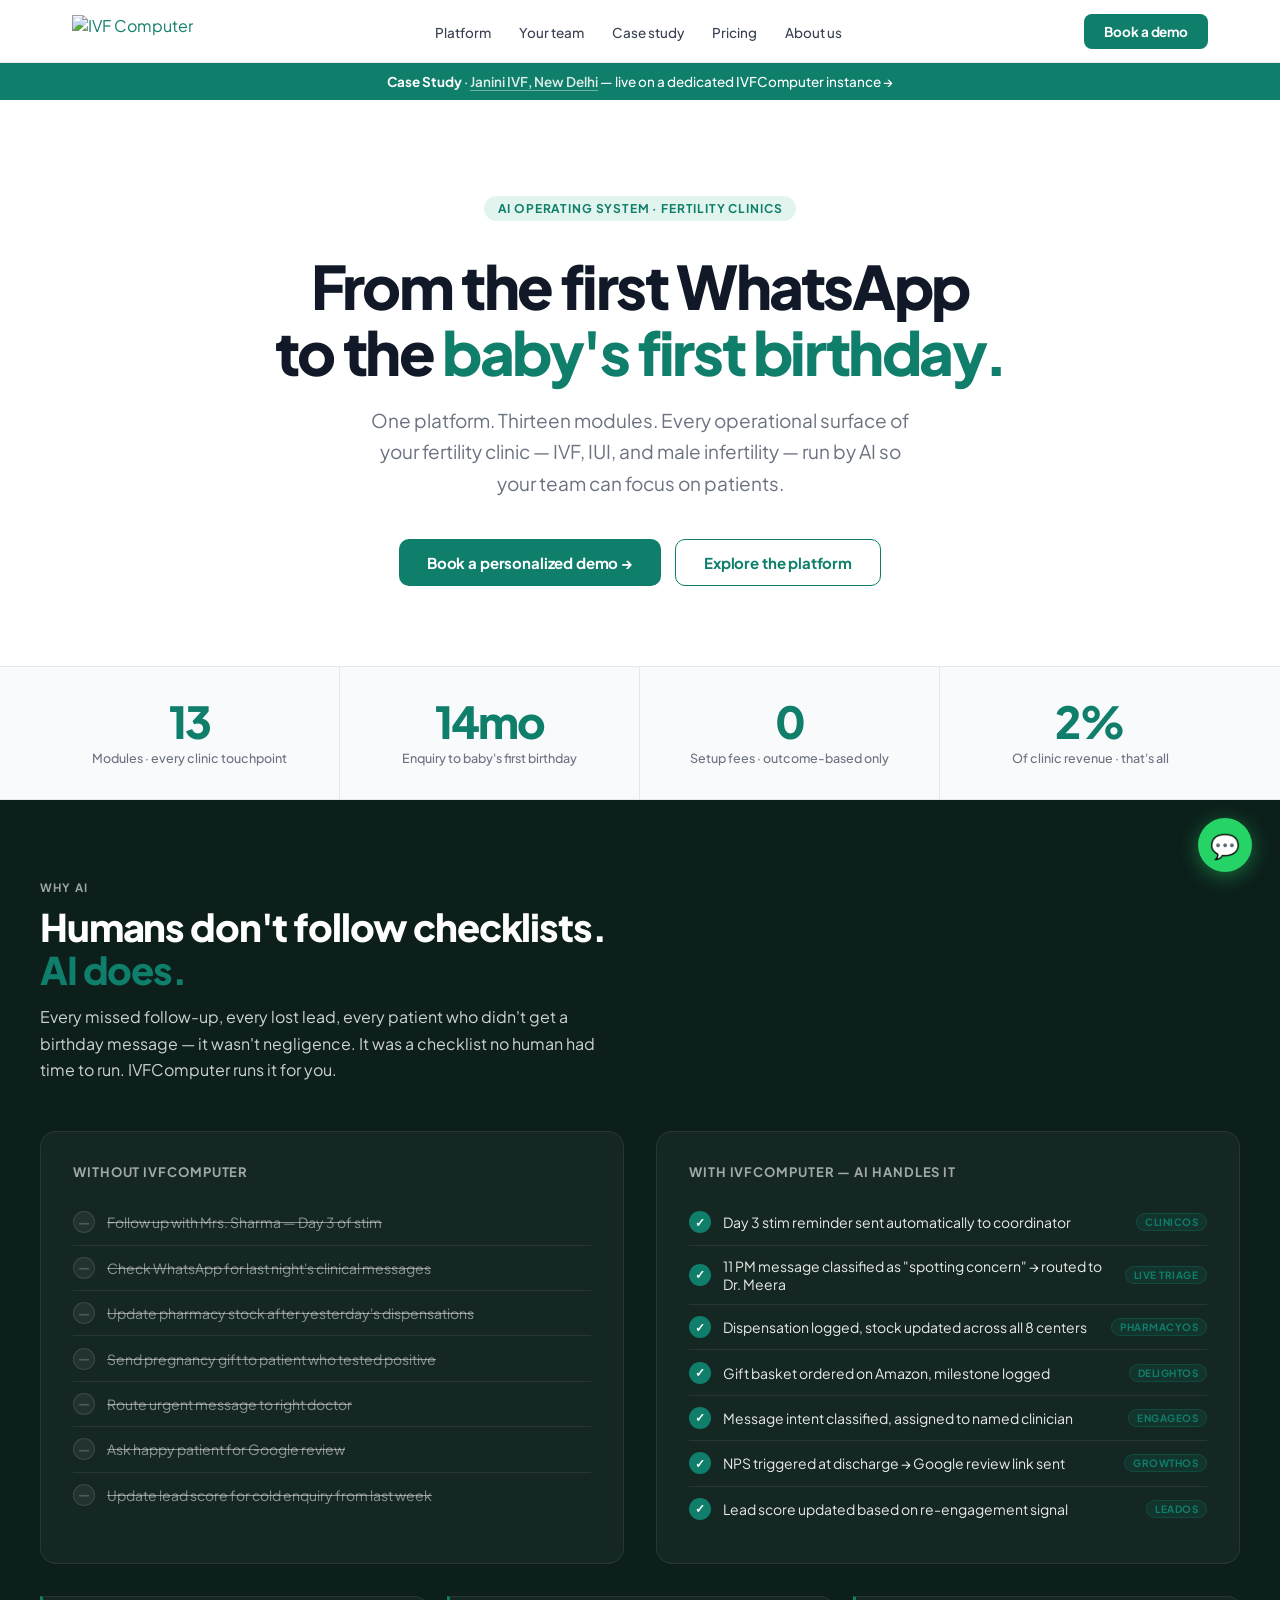
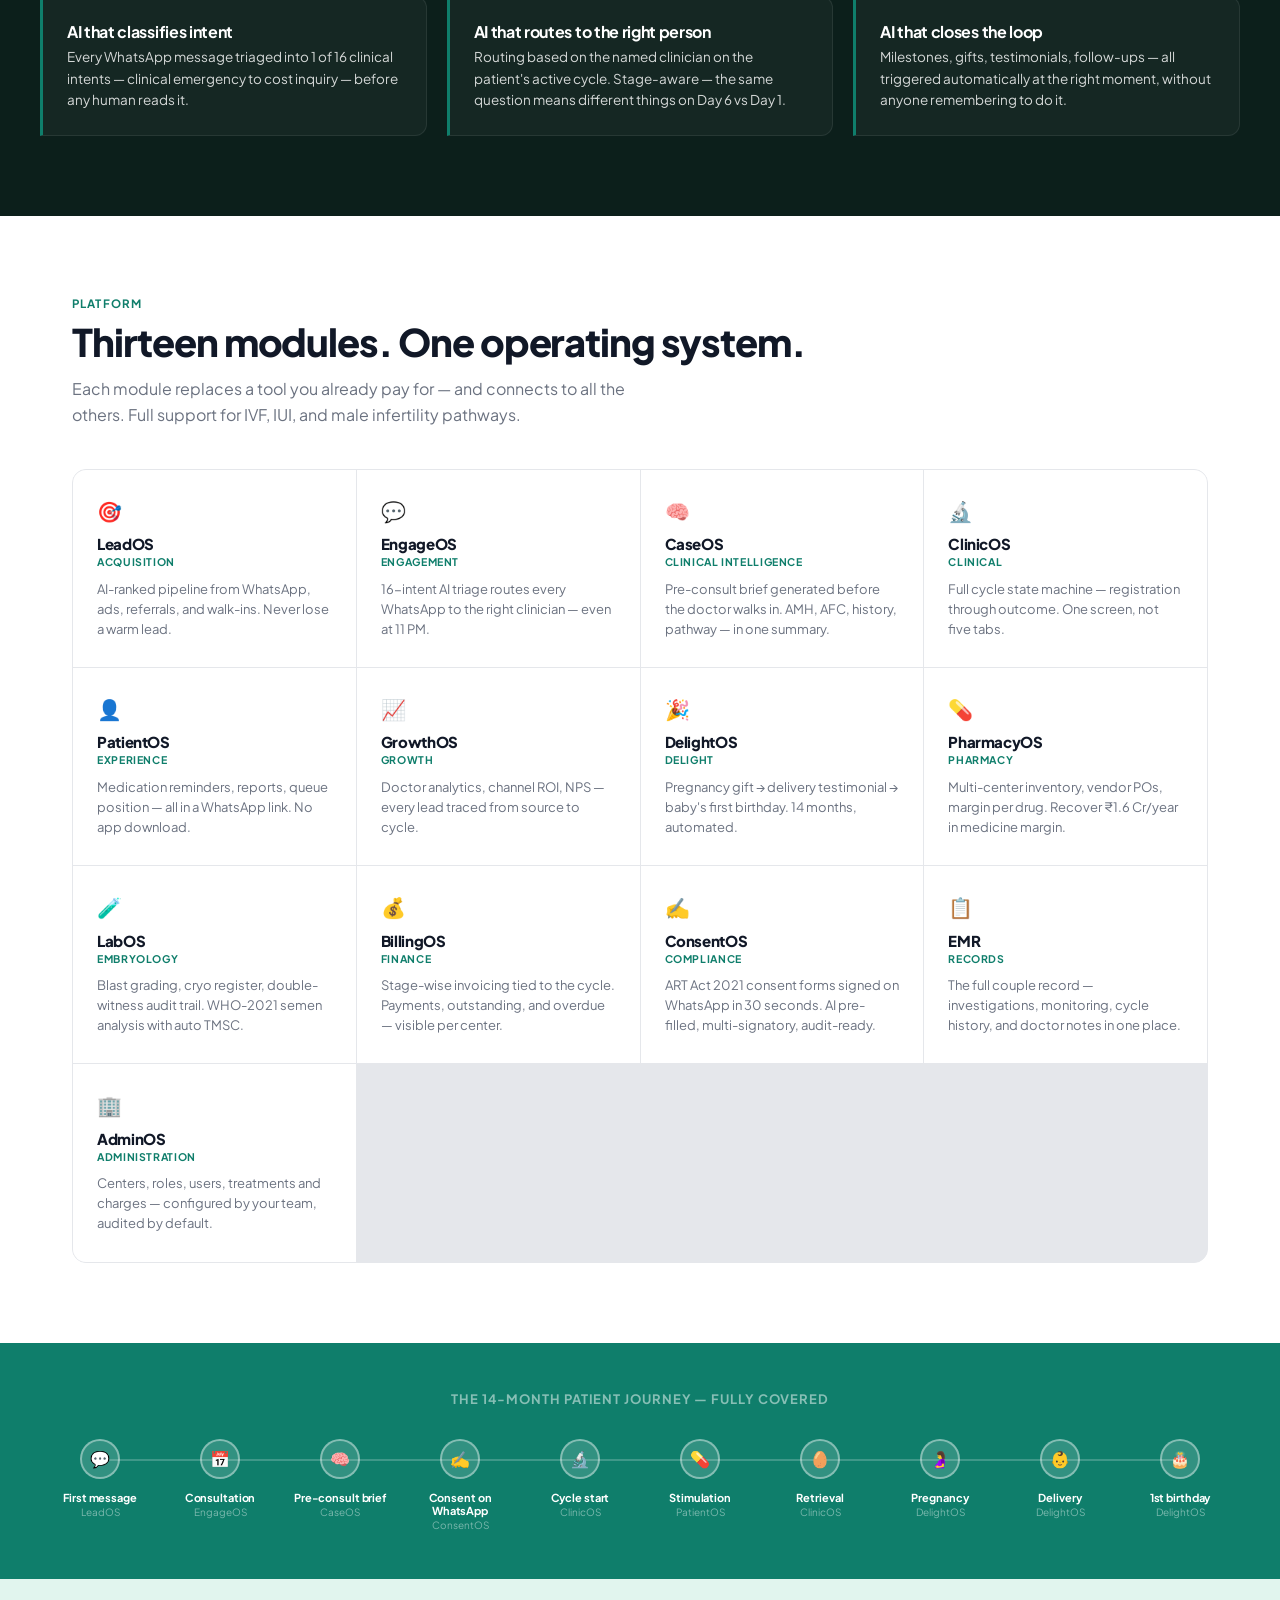
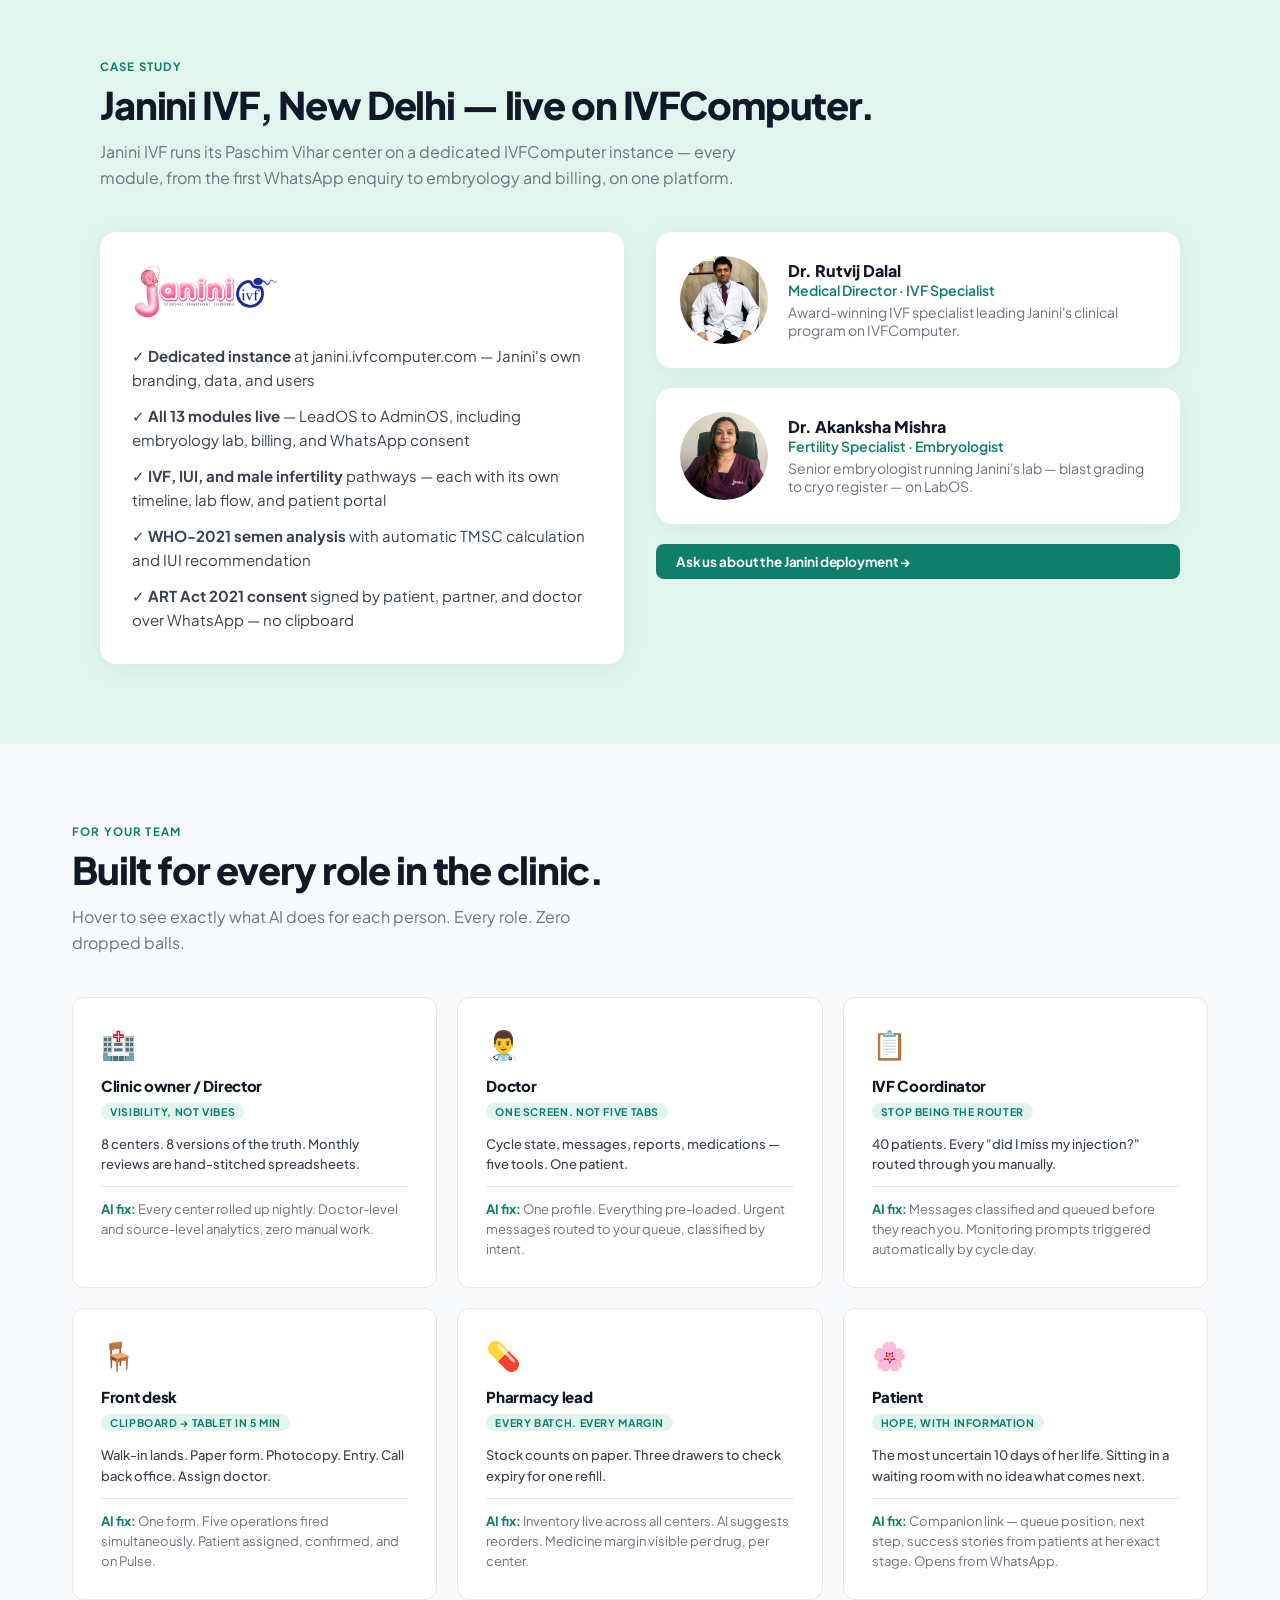
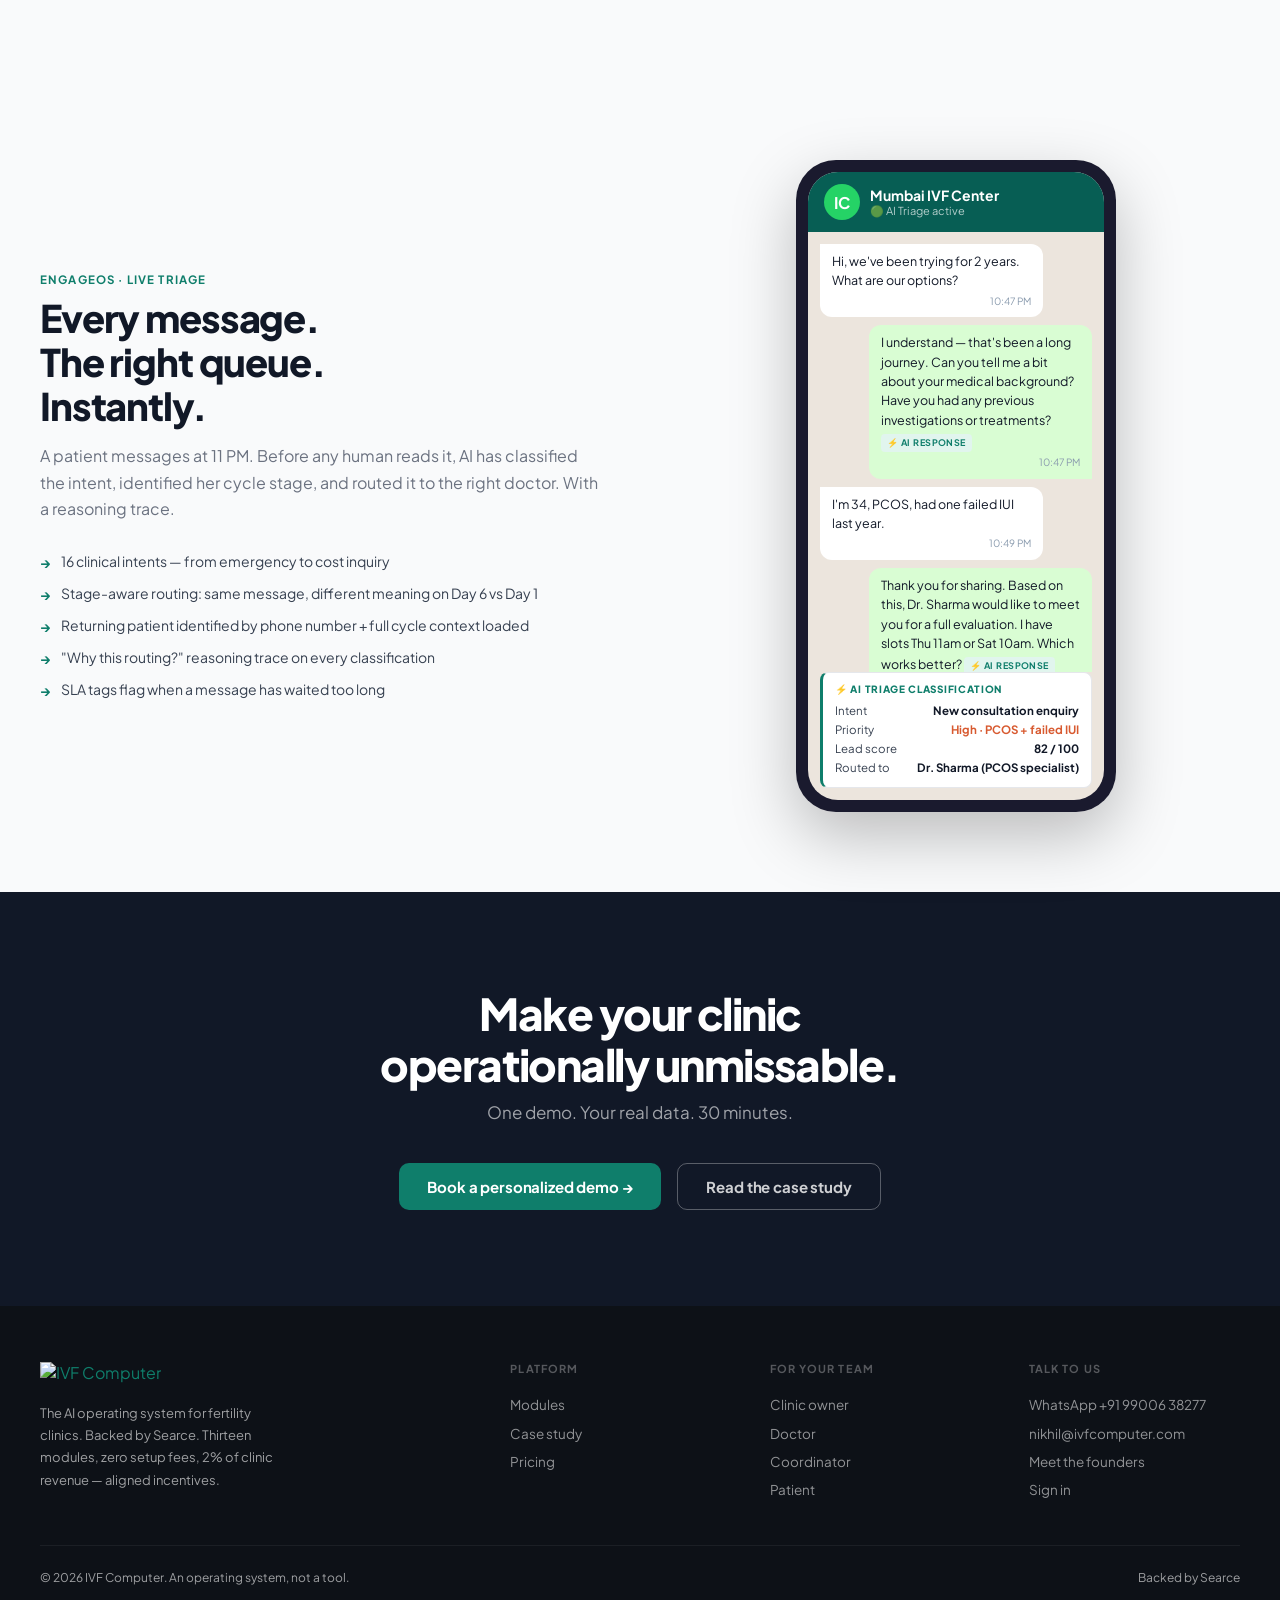
==== index.html @ 70818789 "feat: website update — 2% pricing, 13 modules, Janini IVF case study - Pricing changed to 2% of clin" ====
<!DOCTYPE html>
<html lang="en">
<head>
  <meta charset="UTF-8">
  <meta name="viewport" content="width=device-width, initial-scale=1.0">
  <title>IVFComputer — AI Operating System for Fertility Clinics</title>
  <meta name="description" content="From the first WhatsApp to the baby's first birthday. IVFComputer is the AI operating system for IVF clinics — 8 modules, zero setup fees, everything through WhatsApp.">
  <meta name="keywords" content="IVF software, fertility clinic software India, IVF CRM, IVF management system, WhatsApp AI clinic, IVFComputer, AI for IVF, fertility clinic operations">
  <meta name="author" content="IVFComputer">
  <meta name="robots" content="index, follow">
  <link rel="canonical" href="https://ivfcomputer.com/">
  <!-- Favicon -->
  <link rel="icon" type="image/svg+xml" href="data:image/svg+xml,%3Csvg xmlns='http://www.w3.org/2000/svg' viewBox='0 0 64 64'%3E%3Crect width='64' height='64' rx='14' fill='%230F7E6B'/%3E%3Ctext x='50%25' y='54%25' font-family='Georgia,serif' font-size='34' font-weight='700' fill='white' text-anchor='middle' dominant-baseline='middle'%3EIC%3C/text%3E%3C/svg%3E">
  <link rel="apple-touch-icon" href="/assets/logo-mark.png">
  <meta name="theme-color" content="#0F7E6B">
  <!-- Open Graph -->
  <meta property="og:type" content="website">
  <meta property="og:url" content="https://ivfcomputer.com/">
  <meta property="og:site_name" content="IVFComputer">
  <meta property="og:locale" content="en_IN">
  <meta property="og:title" content="IVFComputer — AI Operating System for Fertility Clinics">
  <meta property="og:description" content="From the first WhatsApp to the baby's first birthday. AI runs every operational surface of your IVF clinic — LeadOS, EngageOS, CaseOS, ClinicOS, PatientOS, GrowthOS, DelightOS, PharmacyOS.">
  <meta property="og:image" content="https://ivfcomputer.com/assets/logo-mark.png">
  <!-- Twitter Card -->
  <meta name="twitter:card" content="summary_large_image">
  <meta name="twitter:title" content="IVFComputer — AI Operating System for Fertility Clinics">
  <meta name="twitter:description" content="Humans don't follow checklists. AI does. IVFComputer runs every touchpoint of your IVF clinic through WhatsApp.">
  <meta name="twitter:image" content="https://ivfcomputer.com/assets/logo-mark.png">
  <!-- Structured data -->
  <script type="application/ld+json">{"@context":"https://schema.org","@type":"SoftwareApplication","name":"IVFComputer","applicationCategory":"BusinessApplication","operatingSystem":"Web","url":"https://ivfcomputer.com","description":"AI operating system for IVF and fertility clinics. 13 modules covering the full patient journey from first enquiry to baby's first birthday — IVF, IUI, and male infertility.","offers":{"@type":"Offer","price":"0","priceCurrency":"INR","description":"Outcome-based pricing — 2% of clinic revenue, zero setup fees"},"author":{"@type":"Organization","name":"IVFComputer","url":"https://ivfcomputer.com"}}</script>
  <link rel="preconnect" href="https://fonts.googleapis.com">
  <link rel="preconnect" href="https://fonts.gstatic.com" crossorigin>
  <link href="https://fonts.googleapis.com/css2?family=Plus+Jakarta+Sans:ital,wght@0,300;0,400;0,500;0,600;0,700;0,800;1,400&display=swap" rel="stylesheet">
  <style>
    *, *::before, *::after { margin: 0; padding: 0; box-sizing: border-box; }
    :root {
      --teal: #0F7E6B; --teal-dark: #0A6257; --teal-light: #E1F5EE; --teal-mid: #C5EBE0;
      --warm: #D85A30; --warm-light: #FAECE7;
      --dark: #111827; --mid: #374151; --muted: #6B7280; --faint: #9CA3AF;
      --bg: #F9FAFB; --white: #FFFFFF; --border: #E5E7EB;
    }
    html { scroll-behavior: smooth; }
    body { font-family: 'Plus Jakarta Sans', -apple-system, BlinkMacSystemFont, sans-serif; color: var(--dark); background: var(--white); -webkit-font-smoothing: antialiased; }
    a { color: var(--teal); text-decoration: none; }
    a:hover { color: var(--teal-dark); }

    /* NAV */
    header { position: sticky; top: 0; z-index: 100; background: rgba(255,255,255,0.94); backdrop-filter: blur(12px); border-bottom: 1px solid var(--border); }
    nav { max-width: 1200px; margin: 0 auto; padding: 0 2rem; height: 62px; display: flex; align-items: center; gap: 2rem; }
    .logo-link { display: flex; align-items: center; flex-shrink: 0; }
    .logo-link img { height: 32px; width: auto; }
    .nav-links { display: flex; gap: 1.75rem; list-style: none; margin-left: auto; }
    .nav-links a { font-size: 13.5px; font-weight: 500; color: var(--mid); transition: color 0.15s; }
    .nav-links a:hover { color: var(--teal); }
    .btn { display: inline-flex; align-items: center; gap: 6px; padding: 9px 20px; border-radius: 8px; font-size: 13.5px; font-weight: 700; font-family: inherit; cursor: pointer; transition: all 0.15s; border: none; white-space: nowrap; letter-spacing: -0.01em; }
    .btn-primary { background: var(--teal); color: white; }
    .btn-primary:hover { background: var(--teal-dark); color: white; }
    .btn-outline { background: transparent; color: var(--teal); border: 1.5px solid var(--teal); }
    .btn-outline:hover { background: var(--teal-light); }
    .btn-lg { padding: 13px 28px; font-size: 15px; border-radius: 10px; }

    /* BANNER */
    .banner { background: var(--teal); text-align: center; padding: 10px 2rem; font-size: 13.5px; font-weight: 500; color: white; }
    .banner a { color: rgba(255,255,255,0.85); font-weight: 600; border-bottom: 1px solid rgba(255,255,255,0.4); }
    .banner a:hover { color: white; }

    /* HERO */
    .hero { max-width: 920px; margin: 0 auto; padding: 6rem 2rem 5rem; text-align: center; }
    .hero-pill { display: inline-flex; align-items: center; gap: 6px; background: var(--teal-light); color: var(--teal); font-size: 12px; font-weight: 700; letter-spacing: 0.07em; text-transform: uppercase; padding: 5px 14px; border-radius: 100px; margin-bottom: 2rem; }
    .hero h1 { font-size: clamp(36px, 5.5vw, 60px); font-weight: 800; line-height: 1.1; letter-spacing: -0.04em; color: var(--dark); margin-bottom: 1.25rem; }
    .hero h1 .accent { color: var(--teal); }
    .hero-sub { font-size: clamp(16px, 2vw, 19px); font-weight: 400; color: var(--muted); line-height: 1.65; max-width: 560px; margin: 0 auto 2.5rem; }
    .hero-cta { display: flex; gap: 0.875rem; justify-content: center; flex-wrap: wrap; }

    /* STATS */
    .stats-bar { border-top: 1px solid var(--border); border-bottom: 1px solid var(--border); background: var(--bg); }
    .stats-inner { max-width: 1200px; margin: 0 auto; display: grid; grid-template-columns: repeat(4,1fr); }
    .stat { padding: 2rem 1.5rem; text-align: center; border-right: 1px solid var(--border); }
    .stat:last-child { border-right: none; }
    .stat-n { font-size: 44px; font-weight: 800; color: var(--teal); line-height: 1; letter-spacing: -0.04em; margin-bottom: 6px; }
    .stat-l { font-size: 12.5px; font-weight: 500; color: var(--muted); line-height: 1.45; }

    /* SECTION HELPERS */
    .s { max-width: 1200px; margin: 0 auto; padding: 5rem 2rem; }
    .s-alt { background: var(--bg); }
    .eyebrow { font-size: 11.5px; font-weight: 700; letter-spacing: 0.1em; text-transform: uppercase; color: var(--teal); margin-bottom: 0.6rem; }
    .heading { font-size: clamp(26px, 3vw, 38px); font-weight: 800; letter-spacing: -0.03em; line-height: 1.15; color: var(--dark); margin-bottom: 0.75rem; }
    .subhead { font-size: 16px; font-weight: 400; color: var(--muted); line-height: 1.65; max-width: 560px; margin-bottom: 2.5rem; }

    /* ═══ AI SECTION ═══ */
    .ai-section { background: #0C1F1B; padding: 5rem 2rem; }
    .ai-inner { max-width: 1200px; margin: 0 auto; }
    .ai-section .eyebrow { color: rgba(255,255,255,0.6); }
    .ai-section .heading { color: white; max-width: 700px; }
    .ai-section .heading em { font-style: normal; color: var(--teal); }
    .ai-section .subhead { color: rgba(255,255,255,0.8); }

    .ai-grid { display: grid; grid-template-columns: 1fr 1fr; gap: 2rem; margin-top: 3rem; }

    .ai-checklist {
      background: rgba(255,255,255,0.04);
      border: 1px solid rgba(255,255,255,0.08);
      border-radius: 16px;
      padding: 2rem;
    }

    .ai-checklist-title {
      font-size: 13px; font-weight: 700; letter-spacing: 0.07em; text-transform: uppercase;
      color: rgba(255,255,255,0.6); margin-bottom: 1.25rem;
    }

    .checklist-row {
      display: flex; align-items: center; gap: 12px;
      padding: 0.7rem 0; border-bottom: 1px solid rgba(255,255,255,0.08);
      font-size: 14px; color: rgba(255,255,255,0.9);
    }
    .checklist-row:last-child { border-bottom: none; }

    .check-icon {
      width: 22px; height: 22px; border-radius: 50%; flex-shrink: 0;
      display: flex; align-items: center; justify-content: center;
      font-size: 12px; font-weight: 800;
    }
    .check-done { background: var(--teal); color: white; }
    .check-missed { background: rgba(255,255,255,0.06); color: rgba(255,255,255,0.2); border: 1px solid rgba(255,255,255,0.1); }
    .check-missed::after { content: '—'; }

    .checklist-label-strike { text-decoration: line-through; color: rgba(255,255,255,0.5); }
    .check-ai-badge {
      margin-left: auto; font-size: 10px; font-weight: 700; letter-spacing: 0.05em;
      text-transform: uppercase; color: var(--teal); background: rgba(15,126,107,0.15);
      border: 1px solid rgba(15,126,107,0.3); padding: 2px 8px; border-radius: 20px;
      white-space: nowrap;
    }

    .ai-pillars { display: flex; flex-direction: column; gap: 1.25rem; }

    .ai-pillar {
      background: rgba(255,255,255,0.04);
      border: 1px solid rgba(255,255,255,0.08);
      border-left: 3px solid var(--teal);
      border-radius: 0 12px 12px 0;
      padding: 1.5rem;
    }

    .ai-pillar-title { font-size: 16px; font-weight: 700; color: white; margin-bottom: 4px; letter-spacing: -0.02em; }
    .ai-pillar-desc { font-size: 13.5px; color: rgba(255,255,255,0.82); line-height: 1.6; }

    /* ═══ MODULES ═══ */
    .modules-grid {
      display: grid; grid-template-columns: repeat(4,1fr);
      gap: 1px; background: var(--border);
      border: 1px solid var(--border); border-radius: 14px; overflow: hidden; margin-top: 0.5rem;
    }
    .mod { background: white; padding: 1.75rem 1.5rem; transition: background 0.15s; }
    .mod:hover { background: var(--teal-light); }
    .mod-icon { font-size: 20px; margin-bottom: 0.65rem; display: block; }
    .mod-name { font-size: 15px; font-weight: 800; color: var(--dark); letter-spacing: -0.025em; margin-bottom: 2px; }
    .mod-tag { font-size: 10.5px; font-weight: 700; letter-spacing: 0.06em; text-transform: uppercase; color: var(--teal); margin-bottom: 0.65rem; }
    .mod-line { font-size: 13px; color: var(--muted); line-height: 1.55; }

    /* ═══ ROLES WITH HOVER AI ═══ */
    .roles-grid { display: grid; grid-template-columns: repeat(3,1fr); gap: 1.25rem; margin-top: 0.5rem; }

    .role-card {
      border: 1px solid var(--border); border-radius: 12px; padding: 1.75rem;
      background: white; position: relative; overflow: visible;
      transition: border-color 0.15s, box-shadow 0.15s;
      cursor: default;
    }
    .role-card:hover { border-color: var(--teal); box-shadow: 0 0 0 4px var(--teal-light); z-index: 10; }

    .role-icon { font-size: 28px; margin-bottom: 0.875rem; }
    .role-name { font-size: 15px; font-weight: 800; color: var(--dark); letter-spacing: -0.02em; margin-bottom: 4px; }
    .role-badge { display: inline-block; font-size: 10.5px; font-weight: 700; letter-spacing: 0.06em; text-transform: uppercase; color: var(--teal); background: var(--teal-light); padding: 2px 9px; border-radius: 20px; margin-bottom: 0.875rem; }
    .role-problem { font-size: 13px; font-weight: 500; color: var(--mid); line-height: 1.55; margin-bottom: 0.75rem; }
    .role-fix { font-size: 13px; color: var(--muted); line-height: 1.55; padding-top: 0.75rem; border-top: 1px solid var(--border); }
    .role-fix strong { color: var(--teal); font-weight: 700; }

    /* AI hover tooltip */
    .ai-tooltip {
      display: none;
      position: absolute;
      bottom: calc(100% + 10px); left: 0; right: 0;
      background: #0C1F1B;
      border: 1px solid rgba(15,126,107,0.4);
      border-radius: 12px;
      padding: 1.25rem 1.5rem;
      z-index: 50;
      box-shadow: 0 8px 32px rgba(0,0,0,0.25);
    }
    .ai-tooltip::after {
      content: '';
      position: absolute;
      top: 100%; left: 24px;
      border: 8px solid transparent;
      border-top-color: #0C1F1B;
    }
    .role-card:hover .ai-tooltip { display: block; }

    .ai-tooltip-label {
      font-size: 10px; font-weight: 800; letter-spacing: 0.1em; text-transform: uppercase;
      color: var(--teal); margin-bottom: 0.75rem;
      display: flex; align-items: center; gap: 6px;
    }
    .ai-tooltip-label::before { content: '⚡'; font-size: 12px; }
    .ai-tooltip-items { list-style: none; display: flex; flex-direction: column; gap: 5px; }
    .ai-tooltip-items li {
      font-size: 12.5px; color: rgba(255,255,255,0.75); display: flex; gap: 8px; line-height: 1.45;
    }
    .ai-tooltip-items li::before { content: '→'; color: var(--teal); font-weight: 700; flex-shrink: 0; }

    /* ═══ WHATSAPP DEMO ═══ */
    .wa-demo-section { background: var(--bg); padding: 5rem 2rem; }
    .wa-demo-inner { max-width: 1200px; margin: 0 auto; display: grid; grid-template-columns: 1fr 1fr; gap: 4rem; align-items: center; }
    .wa-demo-left .heading { margin-bottom: 1rem; }
    .wa-demo-left .subhead { margin-bottom: 1.75rem; }

    .wa-highlights { list-style: none; display: flex; flex-direction: column; gap: 10px; }
    .wa-highlights li { display: flex; gap: 10px; font-size: 14px; color: var(--mid); line-height: 1.5; }
    .wa-highlights li::before { content: '→'; color: var(--teal); font-weight: 700; flex-shrink: 0; margin-top: 1px; }

    /* Phone frame */
    .phone-frame {
      background: #1A1A2E;
      border-radius: 40px;
      padding: 12px;
      max-width: 320px;
      margin: 0 auto;
      box-shadow: 0 24px 64px rgba(0,0,0,0.25);
    }
    .phone-screen {
      background: #ECE5DD;
      border-radius: 30px;
      overflow: hidden;
      font-family: 'Plus Jakarta Sans', sans-serif;
    }
    .wa-header {
      background: #075E54;
      padding: 12px 16px;
      display: flex;
      align-items: center;
      gap: 10px;
    }
    .wa-avatar {
      width: 36px; height: 36px; border-radius: 50%;
      background: #25D366; display: flex; align-items: center; justify-content: center;
      font-size: 16px; color: white; font-weight: 700; flex-shrink: 0;
    }
    .wa-header-info { flex: 1; }
    .wa-clinic-name { font-size: 14px; font-weight: 700; color: white; }
    .wa-status { font-size: 11px; color: rgba(255,255,255,0.7); }
    .wa-messages { padding: 12px; display: flex; flex-direction: column; gap: 8px; max-height: 440px; overflow: hidden; }

    .msg { max-width: 82%; padding: 8px 12px; border-radius: 12px; font-size: 12.5px; line-height: 1.55; }
    .msg-patient { background: white; align-self: flex-start; border-radius: 0 12px 12px 12px; }
    .msg-clinic { background: #D9FDD3; align-self: flex-end; border-radius: 12px 12px 0 12px; }
    .msg-time { font-size: 10px; color: #8A9BAE; text-align: right; margin-top: 3px; }
    .msg-ai-badge {
      display: inline-flex; align-items: center; gap: 4px;
      font-size: 9px; font-weight: 700; text-transform: uppercase; letter-spacing: 0.05em;
      color: var(--teal); background: var(--teal-light);
      padding: 2px 6px; border-radius: 4px; margin-top: 4px;
    }

    .triage-card {
      background: white;
      border: 1px solid var(--border);
      border-left: 3px solid var(--teal);
      border-radius: 8px;
      margin: 0 12px 12px;
      padding: 10px 12px;
      font-size: 11.5px;
    }
    .triage-card-title { font-size: 10px; font-weight: 800; letter-spacing: 0.07em; text-transform: uppercase; color: var(--teal); margin-bottom: 6px; }
    .triage-row { display: flex; justify-content: space-between; padding: 2px 0; color: var(--mid); }
    .triage-val { font-weight: 700; color: var(--dark); }

    /* ═══ JOURNEY STRIP ═══ */
    .journey-strip { background: var(--teal); padding: 3rem 2rem; }
    .journey-inner { max-width: 1200px; margin: 0 auto; }
    .journey-title { font-size: 13px; font-weight: 700; letter-spacing: 0.07em; text-transform: uppercase; color: rgba(255,255,255,0.5); text-align: center; margin-bottom: 2rem; }
    .journey-steps { display: flex; align-items: flex-start; justify-content: space-between; position: relative; }
    .journey-steps::before { content: ''; position: absolute; top: 20px; left: 5%; right: 5%; height: 2px; background: rgba(255,255,255,0.2); z-index: 0; }
    .journey-step { flex: 1; text-align: center; position: relative; z-index: 1; }
    .journey-dot { width: 40px; height: 40px; border-radius: 50%; background: rgba(255,255,255,0.15); border: 2px solid rgba(255,255,255,0.4); display: flex; align-items: center; justify-content: center; margin: 0 auto 0.75rem; font-size: 16px; }
    .journey-step-name { font-size: 11px; font-weight: 700; color: white; letter-spacing: -0.01em; }
    .journey-step-mod { font-size: 10px; color: rgba(255,255,255,0.45); margin-top: 2px; }

    /* ═══ CTA ═══ */
    .cta-block { background: var(--dark); padding: 6rem 2rem; text-align: center; }
    .cta-block h2 { font-size: clamp(28px,4vw,44px); font-weight: 800; color: white; letter-spacing: -0.035em; margin-bottom: 0.75rem; line-height: 1.15; }
    .cta-block p { font-size: 17px; color: rgba(255,255,255,0.6); margin-bottom: 2.5rem; }
    .cta-btns { display: flex; gap: 1rem; justify-content: center; flex-wrap: wrap; }
    .cta-block .btn-primary { background: var(--teal); }
    .cta-block .btn-primary:hover { background: var(--teal-dark); }
    .cta-block .btn-outline { border-color: rgba(255,255,255,0.3); color: rgba(255,255,255,0.8); }
    .cta-block .btn-outline:hover { background: rgba(255,255,255,0.07); color: white; }

    /* ═══ FOOTER ═══ */
    footer { background: #0D1117; color: rgba(255,255,255,0.6); padding: 3.5rem 2rem 2rem; }
    .footer-grid { max-width: 1200px; margin: 0 auto 2.5rem; display: grid; grid-template-columns: 2fr 1fr 1fr 1fr; gap: 3rem; }
    .footer-brand .logo-link img { height: 28px; margin-bottom: 0.75rem; }
    .footer-brand p { font-size: 13px; line-height: 1.7; max-width: 240px; }
    .footer-col h5 { font-size: 11px; font-weight: 700; letter-spacing: 0.1em; text-transform: uppercase; color: rgba(255,255,255,0.3); margin-bottom: 1rem; }
    .footer-col a { display: block; font-size: 13.5px; color: rgba(255,255,255,0.55); line-height: 2.1; transition: color 0.15s; }
    .footer-col a:hover { color: white; }
    .footer-bottom { max-width: 1200px; margin: 0 auto; padding-top: 1.5rem; border-top: 1px solid rgba(255,255,255,0.06); display: flex; justify-content: space-between; align-items: center; font-size: 12px; }
    .wa-btn { position: fixed; bottom: 1.75rem; right: 1.75rem; width: 54px; height: 54px; background: #25D366; border-radius: 50%; display: flex; align-items: center; justify-content: center; font-size: 24px; color: white; text-decoration: none; box-shadow: 0 4px 20px rgba(37,211,102,0.45); transition: transform 0.15s; z-index: 999; }
    .wa-btn:hover { transform: scale(1.1); color: white; }

    /* RESPONSIVE */
    @media (max-width: 1024px) {
      .modules-grid { grid-template-columns: repeat(2,1fr); }
      .ai-grid { grid-template-columns: 1fr; }
      .wa-demo-inner { grid-template-columns: 1fr; }
    }
    @media (max-width: 768px) {
      nav { height: auto; padding: 1rem 1.25rem; flex-wrap: wrap; }
      .nav-links { gap: 1rem; margin-left: 0; flex-wrap: wrap; }
      .hero { padding: 4rem 1.25rem 3rem; }
      .stats-inner { grid-template-columns: repeat(2,1fr); }
      .stat:nth-child(2) { border-right: none; }
      .stat:nth-child(3) { border-top: 1px solid var(--border); }
      .stat:last-child { border-top: 1px solid var(--border); border-right: none; }
      .modules-grid { grid-template-columns: repeat(2,1fr); }
      .roles-grid { grid-template-columns: 1fr; }
      .journey-steps { flex-wrap: wrap; gap: 1rem; }
      .journey-steps::before { display: none; }
      .journey-step { flex: 0 0 30%; }
      .footer-grid { grid-template-columns: 1fr 1fr; }
      .footer-bottom { flex-direction: column; gap: 6px; text-align: center; }
      .ai-tooltip { position: static; margin-top: 1rem; display: none; border-radius: 10px; }
      .role-card:hover .ai-tooltip { display: block; }
    }
    @media (max-width: 480px) {
      .modules-grid { grid-template-columns: 1fr; }
    }
  </style>
</head>
<body>

<!-- NAV -->
<header>
  <nav>
    <a href="/" class="logo-link">
      <img src="assets/logo.png" alt="IVF Computer" />
    </a>
    <ul class="nav-links">
      <li><a href="#modules">Platform</a></li>
      <li><a href="#people">Your team</a></li>
      <li><a href="/case-study">Case study</a></li>
      <li><a href="/pricing">Pricing</a></li>
      <li><a href="/about">About us</a></li>
    </ul>
    <a href="https://wa.me/919900638277?text=I'd%20like%20to%20see%20IVF%20Computer" class="btn btn-primary" style="margin-left:auto">Book a demo</a>
  </nav>
</header>

<!-- BANNER -->
<div class="banner">
  <strong>Case Study</strong> · <a href="#case-study">Janini IVF, New Delhi</a> — live on a dedicated IVFComputer instance →
</div>

<!-- HERO -->
<section class="hero">
  <div class="hero-pill">AI Operating System · Fertility Clinics</div>
  <h1>From the first WhatsApp<br>to the <span class="accent">baby's first birthday.</span></h1>
  <p class="hero-sub">One platform. Thirteen modules. Every operational surface of your fertility clinic — IVF, IUI, and male infertility — run by AI so your team can focus on patients.</p>
  <div class="hero-cta">
    <a href="https://wa.me/919900638277?text=I'd%20like%20a%20personalized%20demo" class="btn btn-primary btn-lg">Book a personalized demo →</a>
    <a href="#modules" class="btn btn-outline btn-lg">Explore the platform</a>
  </div>
</section>

<!-- STATS -->
<div class="stats-bar">
  <div class="stats-inner">
    <div class="stat"><div class="stat-n">13</div><div class="stat-l">Modules · every clinic touchpoint</div></div>
    <div class="stat"><div class="stat-n">14mo</div><div class="stat-l">Enquiry to baby's first birthday</div></div>
    <div class="stat"><div class="stat-n">0</div><div class="stat-l">Setup fees · outcome-based only</div></div>
    <div class="stat"><div class="stat-n">2%</div><div class="stat-l">Of clinic revenue · that's all</div></div>
  </div>
</div>

<!-- AI SECTION -->
<section class="ai-section">
  <div class="ai-inner">
    <div class="eyebrow">Why AI</div>
    <div class="heading">Humans don't follow checklists.<br><em>AI does.</em></div>
    <p class="subhead" style="max-width:580px;">Every missed follow-up, every lost lead, every patient who didn't get a birthday message — it wasn't negligence. It was a checklist no human had time to run. IVFComputer runs it for you.</p>

    <div class="ai-grid">
      <div class="ai-checklist">
        <div class="ai-checklist-title">Without IVFComputer</div>
        <div class="checklist-row">
          <div class="check-icon check-missed"></div>
          <span class="checklist-label-strike">Follow up with Mrs. Sharma — Day 3 of stim</span>
        </div>
        <div class="checklist-row">
          <div class="check-icon check-missed"></div>
          <span class="checklist-label-strike">Check WhatsApp for last night's clinical messages</span>
        </div>
        <div class="checklist-row">
          <div class="check-icon check-missed"></div>
          <span class="checklist-label-strike">Update pharmacy stock after yesterday's dispensations</span>
        </div>
        <div class="checklist-row">
          <div class="check-icon check-missed"></div>
          <span class="checklist-label-strike">Send pregnancy gift to patient who tested positive</span>
        </div>
        <div class="checklist-row">
          <div class="check-icon check-missed"></div>
          <span class="checklist-label-strike">Route urgent message to right doctor</span>
        </div>
        <div class="checklist-row">
          <div class="check-icon check-missed"></div>
          <span class="checklist-label-strike">Ask happy patient for Google review</span>
        </div>
        <div class="checklist-row">
          <div class="check-icon check-missed"></div>
          <span class="checklist-label-strike">Update lead score for cold enquiry from last week</span>
        </div>
      </div>

      <div class="ai-checklist">
        <div class="ai-checklist-title">With IVFComputer — AI handles it</div>
        <div class="checklist-row">
          <div class="check-icon check-done">✓</div>
          <span>Day 3 stim reminder sent automatically to coordinator</span>
          <span class="check-ai-badge">ClinicOS</span>
        </div>
        <div class="checklist-row">
          <div class="check-icon check-done">✓</div>
          <span>11 PM message classified as "spotting concern" → routed to Dr. Meera</span>
          <span class="check-ai-badge">Live Triage</span>
        </div>
        <div class="checklist-row">
          <div class="check-icon check-done">✓</div>
          <span>Dispensation logged, stock updated across all 8 centers</span>
          <span class="check-ai-badge">PharmacyOS</span>
        </div>
        <div class="checklist-row">
          <div class="check-icon check-done">✓</div>
          <span>Gift basket ordered on Amazon, milestone logged</span>
          <span class="check-ai-badge">DelightOS</span>
        </div>
        <div class="checklist-row">
          <div class="check-icon check-done">✓</div>
          <span>Message intent classified, assigned to named clinician</span>
          <span class="check-ai-badge">EngageOS</span>
        </div>
        <div class="checklist-row">
          <div class="check-icon check-done">✓</div>
          <span>NPS triggered at discharge → Google review link sent</span>
          <span class="check-ai-badge">GrowthOS</span>
        </div>
        <div class="checklist-row">
          <div class="check-icon check-done">✓</div>
          <span>Lead score updated based on re-engagement signal</span>
          <span class="check-ai-badge">LeadOS</span>
        </div>
      </div>
    </div>

    <div style="display:grid; grid-template-columns: repeat(3,1fr); gap:1.25rem; margin-top:2rem;">
      <div class="ai-pillar">
        <div class="ai-pillar-title">AI that classifies intent</div>
        <div class="ai-pillar-desc">Every WhatsApp message triaged into 1 of 16 clinical intents — clinical emergency to cost inquiry — before any human reads it.</div>
      </div>
      <div class="ai-pillar">
        <div class="ai-pillar-title">AI that routes to the right person</div>
        <div class="ai-pillar-desc">Routing based on the named clinician on the patient's active cycle. Stage-aware — the same question means different things on Day 6 vs Day 1.</div>
      </div>
      <div class="ai-pillar">
        <div class="ai-pillar-title">AI that closes the loop</div>
        <div class="ai-pillar-desc">Milestones, gifts, testimonials, follow-ups — all triggered automatically at the right moment, without anyone remembering to do it.</div>
      </div>
    </div>
  </div>
</section>

<!-- MODULES -->
<section id="modules">
  <div class="s">
    <div class="eyebrow">Platform</div>
    <div class="heading">Thirteen modules. One operating system.</div>
    <p class="subhead">Each module replaces a tool you already pay for — and connects to all the others. Full support for IVF, IUI, and male infertility pathways.</p>
    <div class="modules-grid">
      <div class="mod"><span class="mod-icon">🎯</span><div class="mod-name">LeadOS</div><div class="mod-tag">Acquisition</div><div class="mod-line">AI-ranked pipeline from WhatsApp, ads, referrals, and walk-ins. Never lose a warm lead.</div></div>
      <div class="mod"><span class="mod-icon">💬</span><div class="mod-name">EngageOS</div><div class="mod-tag">Engagement</div><div class="mod-line">16-intent AI triage routes every WhatsApp to the right clinician — even at 11 PM.</div></div>
      <div class="mod"><span class="mod-icon">🧠</span><div class="mod-name">CaseOS</div><div class="mod-tag">Clinical Intelligence</div><div class="mod-line">Pre-consult brief generated before the doctor walks in. AMH, AFC, history, pathway — in one summary.</div></div>
      <div class="mod"><span class="mod-icon">🔬</span><div class="mod-name">ClinicOS</div><div class="mod-tag">Clinical</div><div class="mod-line">Full cycle state machine — registration through outcome. One screen, not five tabs.</div></div>
      <div class="mod"><span class="mod-icon">👤</span><div class="mod-name">PatientOS</div><div class="mod-tag">Experience</div><div class="mod-line">Medication reminders, reports, queue position — all in a WhatsApp link. No app download.</div></div>
      <div class="mod"><span class="mod-icon">📈</span><div class="mod-name">GrowthOS</div><div class="mod-tag">Growth</div><div class="mod-line">Doctor analytics, channel ROI, NPS — every lead traced from source to cycle.</div></div>
      <div class="mod"><span class="mod-icon">🎉</span><div class="mod-name">DelightOS</div><div class="mod-tag">Delight</div><div class="mod-line">Pregnancy gift → delivery testimonial → baby's first birthday. 14 months, automated.</div></div>
      <div class="mod"><span class="mod-icon">💊</span><div class="mod-name">PharmacyOS</div><div class="mod-tag">Pharmacy</div><div class="mod-line">Multi-center inventory, vendor POs, margin per drug. Recover ₹1.6 Cr/year in medicine margin.</div></div>
      <div class="mod"><span class="mod-icon">🧪</span><div class="mod-name">LabOS</div><div class="mod-tag">Embryology</div><div class="mod-line">Blast grading, cryo register, double-witness audit trail. WHO-2021 semen analysis with auto TMSC.</div></div>
      <div class="mod"><span class="mod-icon">💰</span><div class="mod-name">BillingOS</div><div class="mod-tag">Finance</div><div class="mod-line">Stage-wise invoicing tied to the cycle. Payments, outstanding, and overdue — visible per center.</div></div>
      <div class="mod"><span class="mod-icon">✍️</span><div class="mod-name">ConsentOS</div><div class="mod-tag">Compliance</div><div class="mod-line">ART Act 2021 consent forms signed on WhatsApp in 30 seconds. AI pre-filled, multi-signatory, audit-ready.</div></div>
      <div class="mod"><span class="mod-icon">📋</span><div class="mod-name">EMR</div><div class="mod-tag">Records</div><div class="mod-line">The full couple record — investigations, monitoring, cycle history, and doctor notes in one place.</div></div>
      <div class="mod"><span class="mod-icon">🏢</span><div class="mod-name">AdminOS</div><div class="mod-tag">Administration</div><div class="mod-line">Centers, roles, users, treatments and charges — configured by your team, audited by default.</div></div>
    </div>
  </div>
</section>

<!-- PATIENT JOURNEY STRIP -->
<div class="journey-strip">
  <div class="journey-inner">
    <div class="journey-title">The 14-month patient journey — fully covered</div>
    <div class="journey-steps">
      <div class="journey-step"><div class="journey-dot">💬</div><div class="journey-step-name">First message</div><div class="journey-step-mod">LeadOS</div></div>
      <div class="journey-step"><div class="journey-dot">📅</div><div class="journey-step-name">Consultation</div><div class="journey-step-mod">EngageOS</div></div>
      <div class="journey-step"><div class="journey-dot">🧠</div><div class="journey-step-name">Pre-consult brief</div><div class="journey-step-mod">CaseOS</div></div>
      <div class="journey-step"><div class="journey-dot">✍️</div><div class="journey-step-name">Consent on WhatsApp</div><div class="journey-step-mod">ConsentOS</div></div>
      <div class="journey-step"><div class="journey-dot">🔬</div><div class="journey-step-name">Cycle start</div><div class="journey-step-mod">ClinicOS</div></div>
      <div class="journey-step"><div class="journey-dot">💊</div><div class="journey-step-name">Stimulation</div><div class="journey-step-mod">PatientOS</div></div>
      <div class="journey-step"><div class="journey-dot">🥚</div><div class="journey-step-name">Retrieval</div><div class="journey-step-mod">ClinicOS</div></div>
      <div class="journey-step"><div class="journey-dot">🤰</div><div class="journey-step-name">Pregnancy</div><div class="journey-step-mod">DelightOS</div></div>
      <div class="journey-step"><div class="journey-dot">👶</div><div class="journey-step-name">Delivery</div><div class="journey-step-mod">DelightOS</div></div>
      <div class="journey-step"><div class="journey-dot">🎂</div><div class="journey-step-name">1st birthday</div><div class="journey-step-mod">DelightOS</div></div>
    </div>
  </div>
</div>

<!-- CASE STUDY: JANINI IVF -->
<section id="case-study" style="background:var(--teal-light);padding:5rem 1.5rem;">
  <div style="max-width:1080px;margin:0 auto;">
    <div class="eyebrow">Case Study</div>
    <div class="heading">Janini IVF, New Delhi — live on IVFComputer.</div>
    <p class="subhead" style="max-width:640px;">Janini IVF runs its Paschim Vihar center on a dedicated IVFComputer instance — every module, from the first WhatsApp enquiry to embryology and billing, on one platform.</p>

    <div style="display:grid;grid-template-columns:repeat(auto-fit,minmax(320px,1fr));gap:2rem;margin-top:2.5rem;align-items:start;">
      <div style="background:white;border-radius:16px;padding:2rem;box-shadow:0 4px 24px rgba(15,126,107,0.08);">
        <img src="assets/janini-logo.jpg" alt="Janini IVF" style="height:56px;margin-bottom:1.25rem;" />
        <ul style="list-style:none;display:flex;flex-direction:column;gap:0.75rem;color:var(--mid);font-size:0.9375rem;line-height:1.6;">
          <li>✓ <strong>Dedicated instance</strong> at janini.ivfcomputer.com — Janini's own branding, data, and users</li>
          <li>✓ <strong>All 13 modules live</strong> — LeadOS to AdminOS, including embryology lab, billing, and WhatsApp consent</li>
          <li>✓ <strong>IVF, IUI, and male infertility</strong> pathways — each with its own timeline, lab flow, and patient portal</li>
          <li>✓ <strong>WHO-2021 semen analysis</strong> with automatic TMSC calculation and IUI recommendation</li>
          <li>✓ <strong>ART Act 2021 consent</strong> signed by patient, partner, and doctor over WhatsApp — no clipboard</li>
        </ul>
      </div>
      <div style="display:flex;flex-direction:column;gap:1.25rem;">
        <div style="background:white;border-radius:16px;padding:1.5rem;display:flex;gap:1.25rem;align-items:center;box-shadow:0 4px 24px rgba(15,126,107,0.08);">
          <img src="assets/dr-rutvij-dalal.jpg" alt="Dr. Rutvij Dalal" style="width:88px;height:88px;border-radius:50%;object-fit:cover;flex-shrink:0;" />
          <div>
            <div style="font-weight:800;color:var(--dark);">Dr. Rutvij Dalal</div>
            <div style="color:var(--teal);font-weight:600;font-size:0.875rem;">Medical Director · IVF Specialist</div>
            <div style="color:var(--muted);font-size:0.875rem;margin-top:4px;">Award-winning IVF specialist leading Janini's clinical program on IVFComputer.</div>
          </div>
        </div>
        <div style="background:white;border-radius:16px;padding:1.5rem;display:flex;gap:1.25rem;align-items:center;box-shadow:0 4px 24px rgba(15,126,107,0.08);">
          <img src="assets/dr-akanksha-mishra.jpg" alt="Dr. Akanksha Mishra" style="width:88px;height:88px;border-radius:50%;object-fit:cover;flex-shrink:0;" />
          <div>
            <div style="font-weight:800;color:var(--dark);">Dr. Akanksha Mishra</div>
            <div style="color:var(--teal);font-weight:600;font-size:0.875rem;">Fertility Specialist · Embryologist</div>
            <div style="color:var(--muted);font-size:0.875rem;margin-top:4px;">Senior embryologist running Janini's lab — blast grading to cryo register — on LabOS.</div>
          </div>
        </div>
        <a href="https://wa.me/919900638277?text=I'd%20like%20to%20hear%20about%20the%20Janini%20deployment" class="btn btn-primary" style="text-align:center;">Ask us about the Janini deployment →</a>
      </div>
    </div>
  </div>
</section>

<!-- FOR YOUR TEAM -->
<div class="s-alt" id="people">
  <div class="s">
    <div class="eyebrow">For your team</div>
    <div class="heading">Built for every role in the clinic.</div>
    <p class="subhead">Hover to see exactly what AI does for each person. Every role. Zero dropped balls.</p>
    <div class="roles-grid">

      <div class="role-card">
        <div class="ai-tooltip">
          <div class="ai-tooltip-label">AI does this automatically</div>
          <ul class="ai-tooltip-items">
            <li>Nightly rollup: center metrics, doctor performance, source ROI</li>
            <li>Center Focus — switch branch context in one click</li>
            <li>Audit trail on every admin change, defensible by default</li>
            <li>Alerts when a center dips below expected cycle volume</li>
          </ul>
        </div>
        <div class="role-icon">🏥</div>
        <div class="role-name">Clinic owner / Director</div>
        <div class="role-badge">Visibility, not vibes</div>
        <div class="role-problem">8 centers. 8 versions of the truth. Monthly reviews are hand-stitched spreadsheets.</div>
        <div class="role-fix"><strong>AI fix:</strong> Every center rolled up nightly. Doctor-level and source-level analytics, zero manual work.</div>
      </div>

      <div class="role-card">
        <div class="ai-tooltip">
          <div class="ai-tooltip-label">AI does this automatically</div>
          <ul class="ai-tooltip-items">
            <li>Classifies every patient message by clinical intent before you see it</li>
            <li>Routes urgent messages to the right named doctor based on cycle</li>
            <li>Shows last 50 messages + cycle state + medications on one screen</li>
            <li>Stage-aware: "bloating" on Day 6 triggers a different route than Day 1</li>
          </ul>
        </div>
        <div class="role-icon">👨‍⚕️</div>
        <div class="role-name">Doctor</div>
        <div class="role-badge">One screen. Not five tabs</div>
        <div class="role-problem">Cycle state, messages, reports, medications — five tools. One patient.</div>
        <div class="role-fix"><strong>AI fix:</strong> One profile. Everything pre-loaded. Urgent messages routed to your queue, classified by intent.</div>
      </div>

      <div class="role-card">
        <div class="ai-tooltip">
          <div class="ai-tooltip-label">AI does this automatically</div>
          <ul class="ai-tooltip-items">
            <li>Classifies "missed dose" questions and routes to coordinator queue</li>
            <li>Knows who's on Day 6 vs Day 10 — prompts the right scan automatically</li>
            <li>Adherence tracking on every medication schedule</li>
            <li>Auto-nudge when a patient hasn't confirmed a reminder</li>
          </ul>
        </div>
        <div class="role-icon">📋</div>
        <div class="role-name">IVF Coordinator</div>
        <div class="role-badge">Stop being the router</div>
        <div class="role-problem">40 patients. Every "did I miss my injection?" routed through you manually.</div>
        <div class="role-fix"><strong>AI fix:</strong> Messages classified and queued before they reach you. Monitoring prompts triggered automatically by cycle day.</div>
      </div>

      <div class="role-card">
        <div class="ai-tooltip">
          <div class="ai-tooltip-label">AI does this automatically</div>
          <ul class="ai-tooltip-items">
            <li>One walk-in form creates lead + intake + appointment + audit log simultaneously</li>
            <li>AI assigns doctor, center, and slot based on current load</li>
            <li>WhatsApp confirmation sent automatically on submit</li>
            <li>Center Pulse shows every patient on premises, in stage, with predicted wait</li>
          </ul>
        </div>
        <div class="role-icon">🪑</div>
        <div class="role-name">Front desk</div>
        <div class="role-badge">Clipboard → tablet in 5 min</div>
        <div class="role-problem">Walk-in lands. Paper form. Photocopy. Entry. Call back office. Assign doctor.</div>
        <div class="role-fix"><strong>AI fix:</strong> One form. Five operations fired simultaneously. Patient assigned, confirmed, and on Pulse.</div>
      </div>

      <div class="role-card">
        <div class="ai-tooltip">
          <div class="ai-tooltip-label">AI does this automatically</div>
          <ul class="ai-tooltip-items">
            <li>Inventory aggregated and visible across all centers in real time</li>
            <li>AI surfaces bulk order suggestions based on dispensation trends</li>
            <li>FIFO batch tracking with expiry alerts</li>
            <li>Margin visible per drug per center — no more invisible leakage</li>
          </ul>
        </div>
        <div class="role-icon">💊</div>
        <div class="role-name">Pharmacy lead</div>
        <div class="role-badge">Every batch. Every margin</div>
        <div class="role-problem">Stock counts on paper. Three drawers to check expiry for one refill.</div>
        <div class="role-fix"><strong>AI fix:</strong> Inventory live across all centers. AI suggests reorders. Medicine margin visible per drug, per center.</div>
      </div>

      <div class="role-card">
        <div class="ai-tooltip">
          <div class="ai-tooltip-label">AI does this for the patient</div>
          <ul class="ai-tooltip-items">
            <li>Companion link shows queue position + what happens next — no login needed</li>
            <li>AI cohort match: shows anonymized outcomes from patients at her exact stage</li>
            <li>Suggested questions to ask the doctor today, based on cycle day</li>
            <li>Auto-updates as staff advances her through visit stages</li>
          </ul>
        </div>
        <div class="role-icon">🌸</div>
        <div class="role-name">Patient</div>
        <div class="role-badge">Hope, with information</div>
        <div class="role-problem">The most uncertain 10 days of her life. Sitting in a waiting room with no idea what comes next.</div>
        <div class="role-fix"><strong>AI fix:</strong> Companion link — queue position, next step, success stories from patients at her exact stage. Opens from WhatsApp.</div>
      </div>

    </div>
  </div>
</div>

<!-- WHATSAPP AI DEMO -->
<div class="wa-demo-section">
  <div class="wa-demo-inner">
    <div class="wa-demo-left">
      <div class="eyebrow">EngageOS · Live Triage</div>
      <div class="heading">Every message.<br>The right queue.<br>Instantly.</div>
      <p class="subhead">A patient messages at 11 PM. Before any human reads it, AI has classified the intent, identified her cycle stage, and routed it to the right doctor. With a reasoning trace.</p>
      <ul class="wa-highlights">
        <li>16 clinical intents — from emergency to cost inquiry</li>
        <li>Stage-aware routing: same message, different meaning on Day 6 vs Day 1</li>
        <li>Returning patient identified by phone number + full cycle context loaded</li>
        <li>"Why this routing?" reasoning trace on every classification</li>
        <li>SLA tags flag when a message has waited too long</li>
      </ul>
    </div>
    <div class="wa-demo-right">
      <div class="phone-frame">
        <div class="phone-screen">
          <div class="wa-header">
            <div class="wa-avatar">IC</div>
            <div class="wa-header-info">
              <div class="wa-clinic-name">Mumbai IVF Center</div>
              <div class="wa-status">🟢 AI Triage active</div>
            </div>
          </div>
          <div class="wa-messages">
            <div class="msg msg-patient">
              Hi, we've been trying for 2 years. What are our options?
              <div class="msg-time">10:47 PM</div>
            </div>
            <div class="msg msg-clinic">
              I understand — that's been a long journey. Can you tell me a bit about your medical background? Have you had any previous investigations or treatments?
              <div class="msg-ai-badge">⚡ AI response</div>
              <div class="msg-time">10:47 PM</div>
            </div>
            <div class="msg msg-patient">
              I'm 34, PCOS, had one failed IUI last year.
              <div class="msg-time">10:49 PM</div>
            </div>
            <div class="msg msg-clinic">
              Thank you for sharing. Based on this, Dr. Sharma would like to meet you for a full evaluation. I have slots Thu 11am or Sat 10am. Which works better?
              <div class="msg-ai-badge">⚡ AI response</div>
              <div class="msg-time">10:49 PM</div>
            </div>
            <div class="msg msg-patient">
              Saturday 10am please.
              <div class="msg-time">10:50 PM</div>
            </div>
            <div class="msg msg-clinic">
              ✅ Booked! Saturday 10am with Dr. Sharma. Please arrive by 9:45am. We'll send a reminder on Friday evening.
              <div class="msg-ai-badge">⚡ AI response</div>
              <div class="msg-time">10:50 PM</div>
            </div>
          </div>
          <div class="triage-card">
            <div class="triage-card-title">⚡ AI Triage Classification</div>
            <div class="triage-row"><span>Intent</span><span class="triage-val">New consultation enquiry</span></div>
            <div class="triage-row"><span>Priority</span><span class="triage-val" style="color:var(--warm)">High · PCOS + failed IUI</span></div>
            <div class="triage-row"><span>Lead score</span><span class="triage-val">82 / 100</span></div>
            <div class="triage-row"><span>Routed to</span><span class="triage-val">Dr. Sharma (PCOS specialist)</span></div>
          </div>
        </div>
      </div>
    </div>
  </div>
</div>

<!-- CTA -->
<div class="cta-block">
  <h2>Make your clinic<br>operationally unmissable.</h2>
  <p>One demo. Your real data. 30 minutes.</p>
  <div class="cta-btns">
    <a href="https://wa.me/919900638277?text=I'd%20like%20a%20personalized%20IVF%20Computer%20demo" class="btn btn-primary btn-lg">Book a personalized demo →</a>
    <a href="#case-study" class="btn btn-outline btn-lg">Read the case study</a>
  </div>
</div>

<!-- FOOTER -->
<footer>
  <div class="footer-grid">
    <div class="footer-brand">
      <a href="/" class="logo-link"><img src="assets/logo-dark.png" alt="IVF Computer" /></a>
      <p>The AI operating system for fertility clinics. Backed by Searce. Thirteen modules, zero setup fees, 2% of clinic revenue — aligned incentives.</p>
    </div>
    <div class="footer-col">
      <h5>Platform</h5>
      <a href="#modules">Modules</a>
      <a href="/case-study">Case study</a>
      <a href="/pricing">Pricing</a>
    </div>
    <div class="footer-col">
      <h5>For your team</h5>
      <a href="#people">Clinic owner</a>
      <a href="#people">Doctor</a>
      <a href="#people">Coordinator</a>
      <a href="#people">Patient</a>
    </div>
    <div class="footer-col">
      <h5>Talk to us</h5>
      <a href="https://wa.me/919900638277">WhatsApp +91 99006 38277</a>
      <a href="mailto:nikhil@ivfcomputer.com">nikhil@ivfcomputer.com</a>
      <a href="/about">Meet the founders</a>
      <a href="/login">Sign in</a>
    </div>
  </div>
  <div class="footer-bottom">
    <span>© 2026 IVF Computer. An operating system, not a tool.</span>
    <span>Backed by Searce</span>
  </div>
</footer>

<a href="https://wa.me/919900638277" class="wa-btn" title="Chat on WhatsApp">💬</a>

</body>
</html>
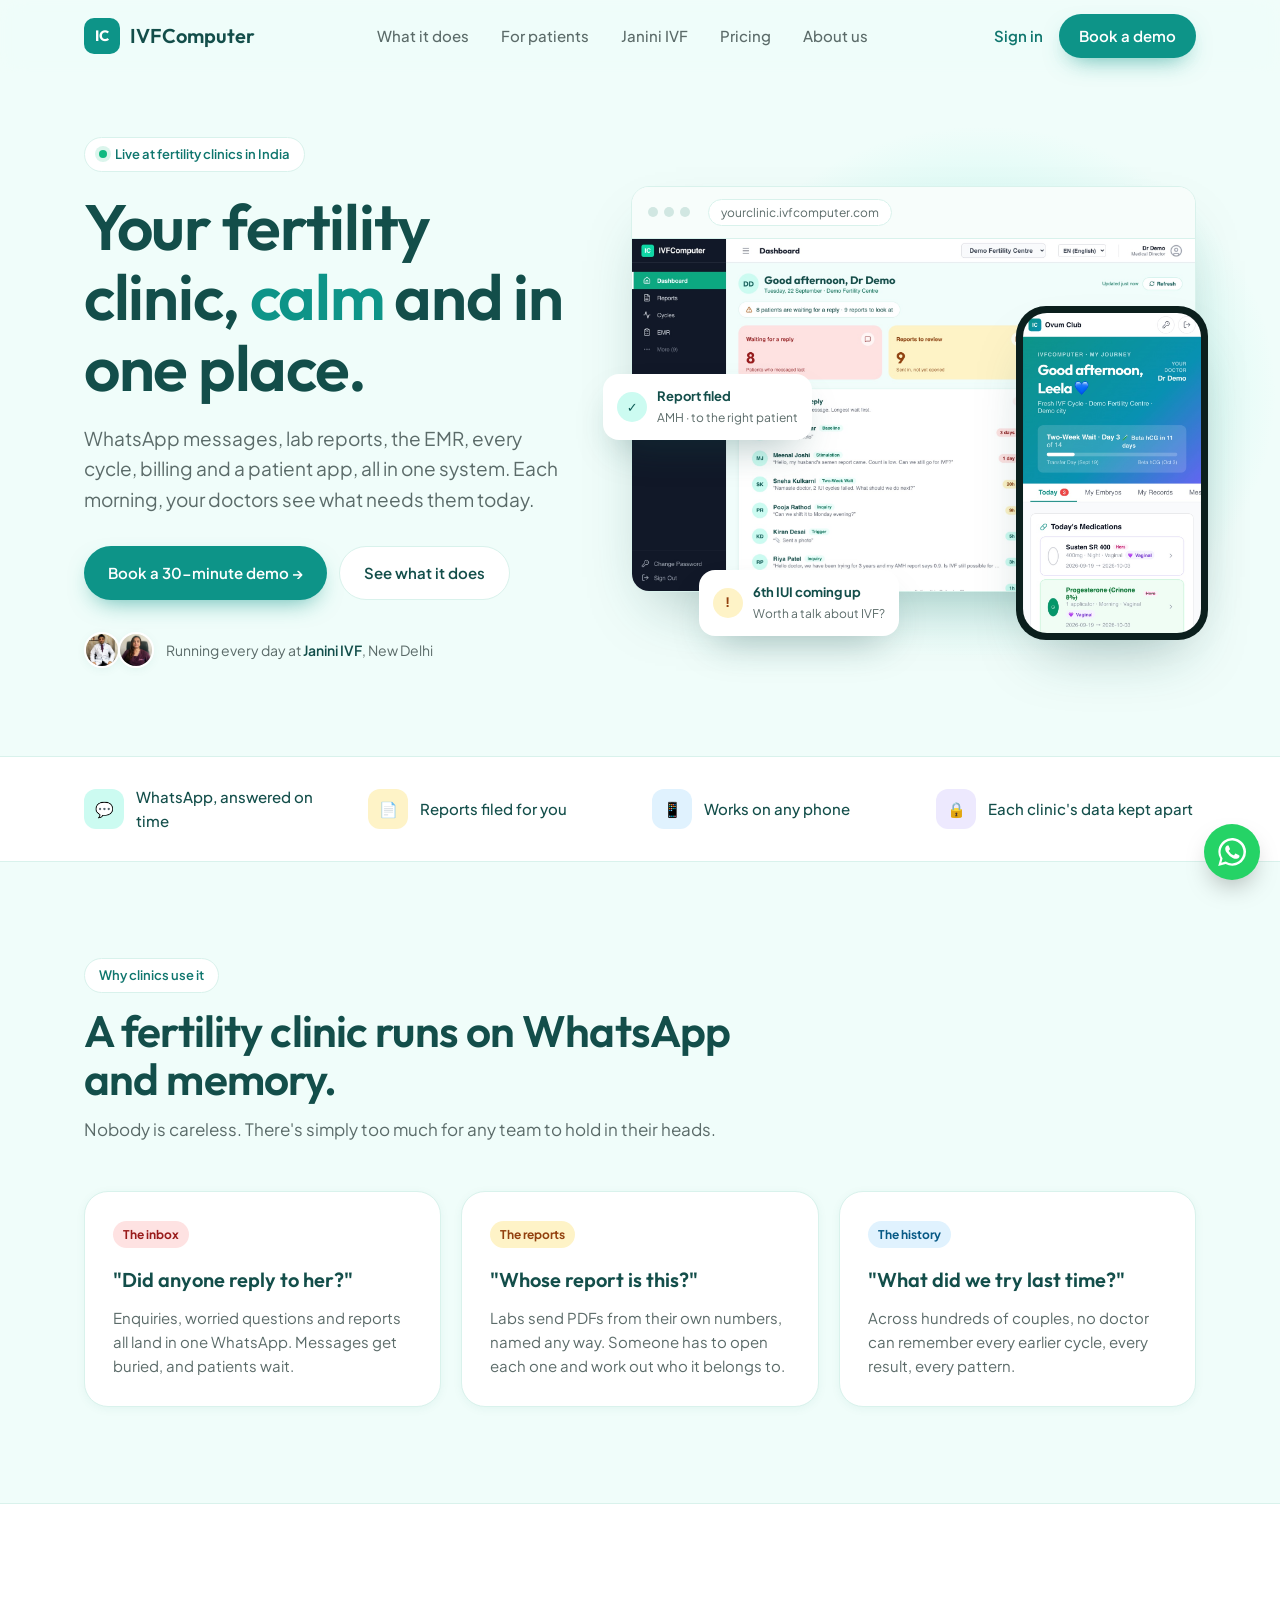
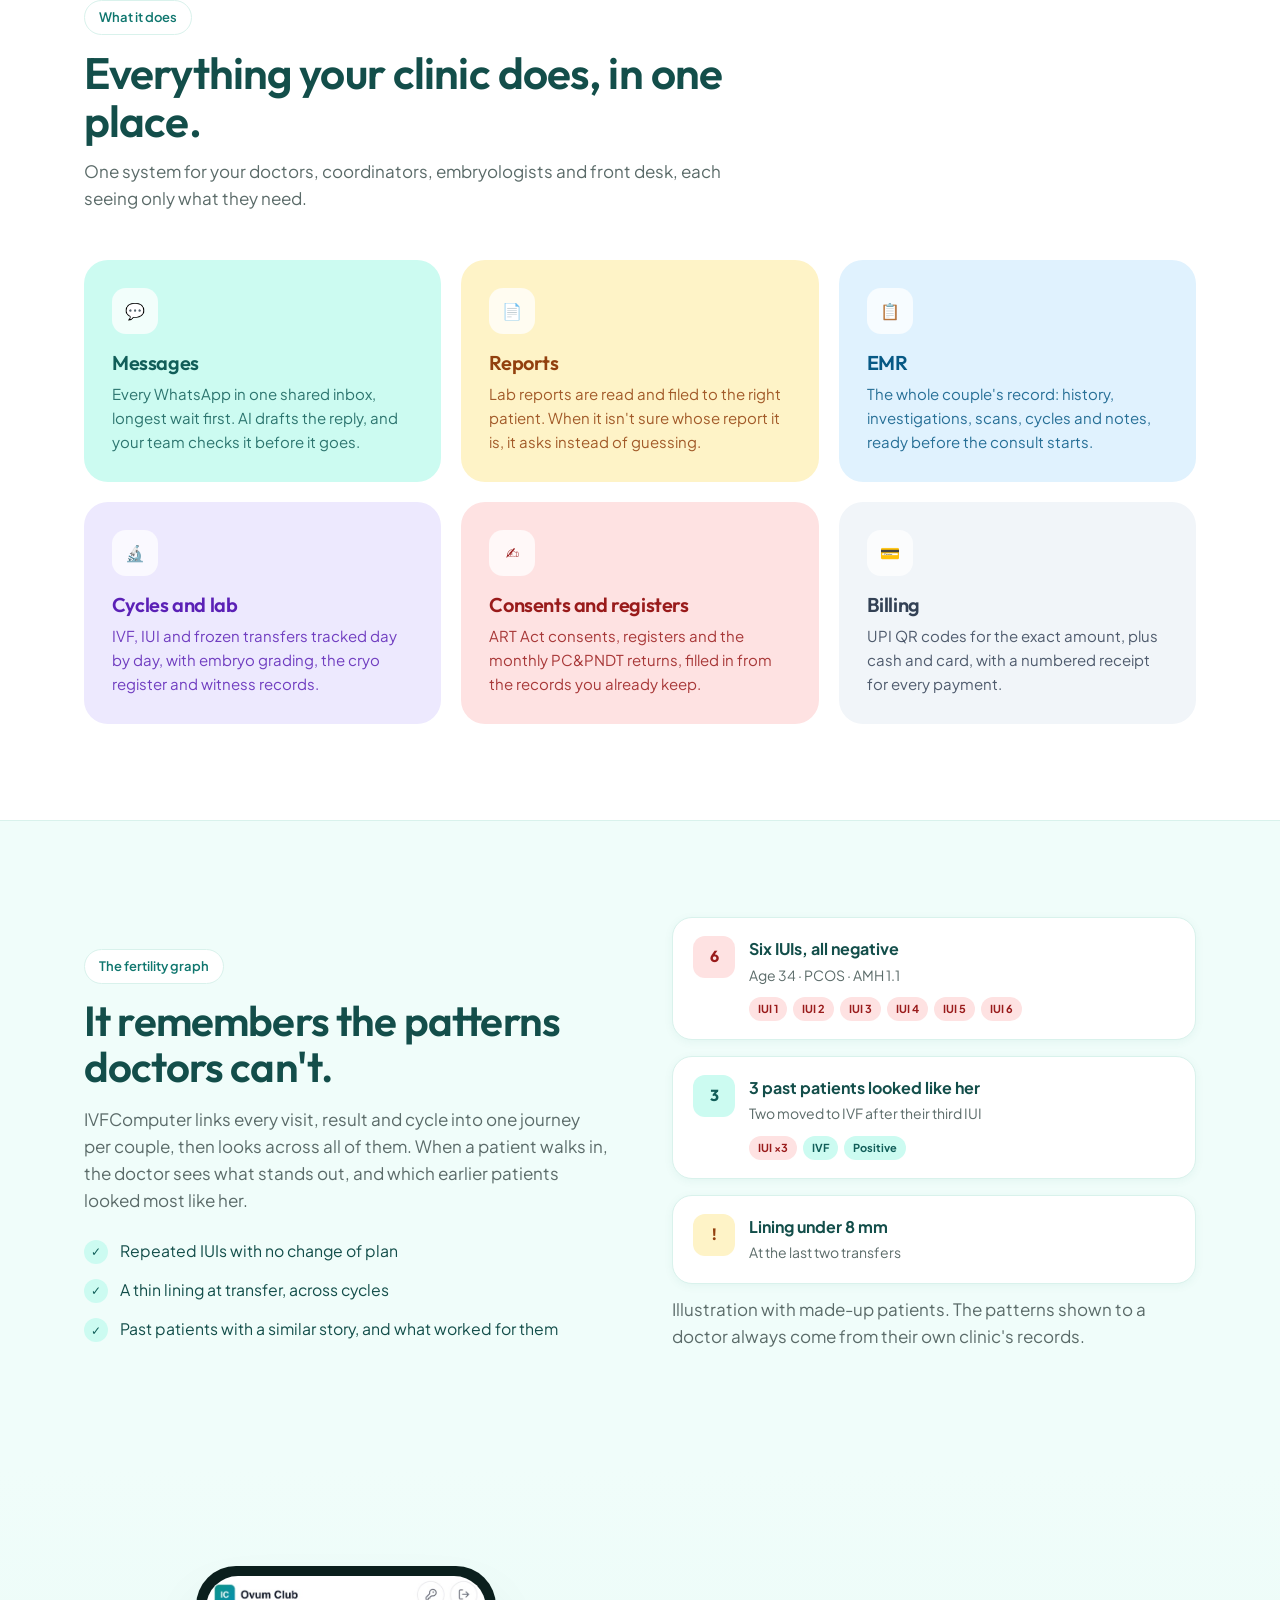
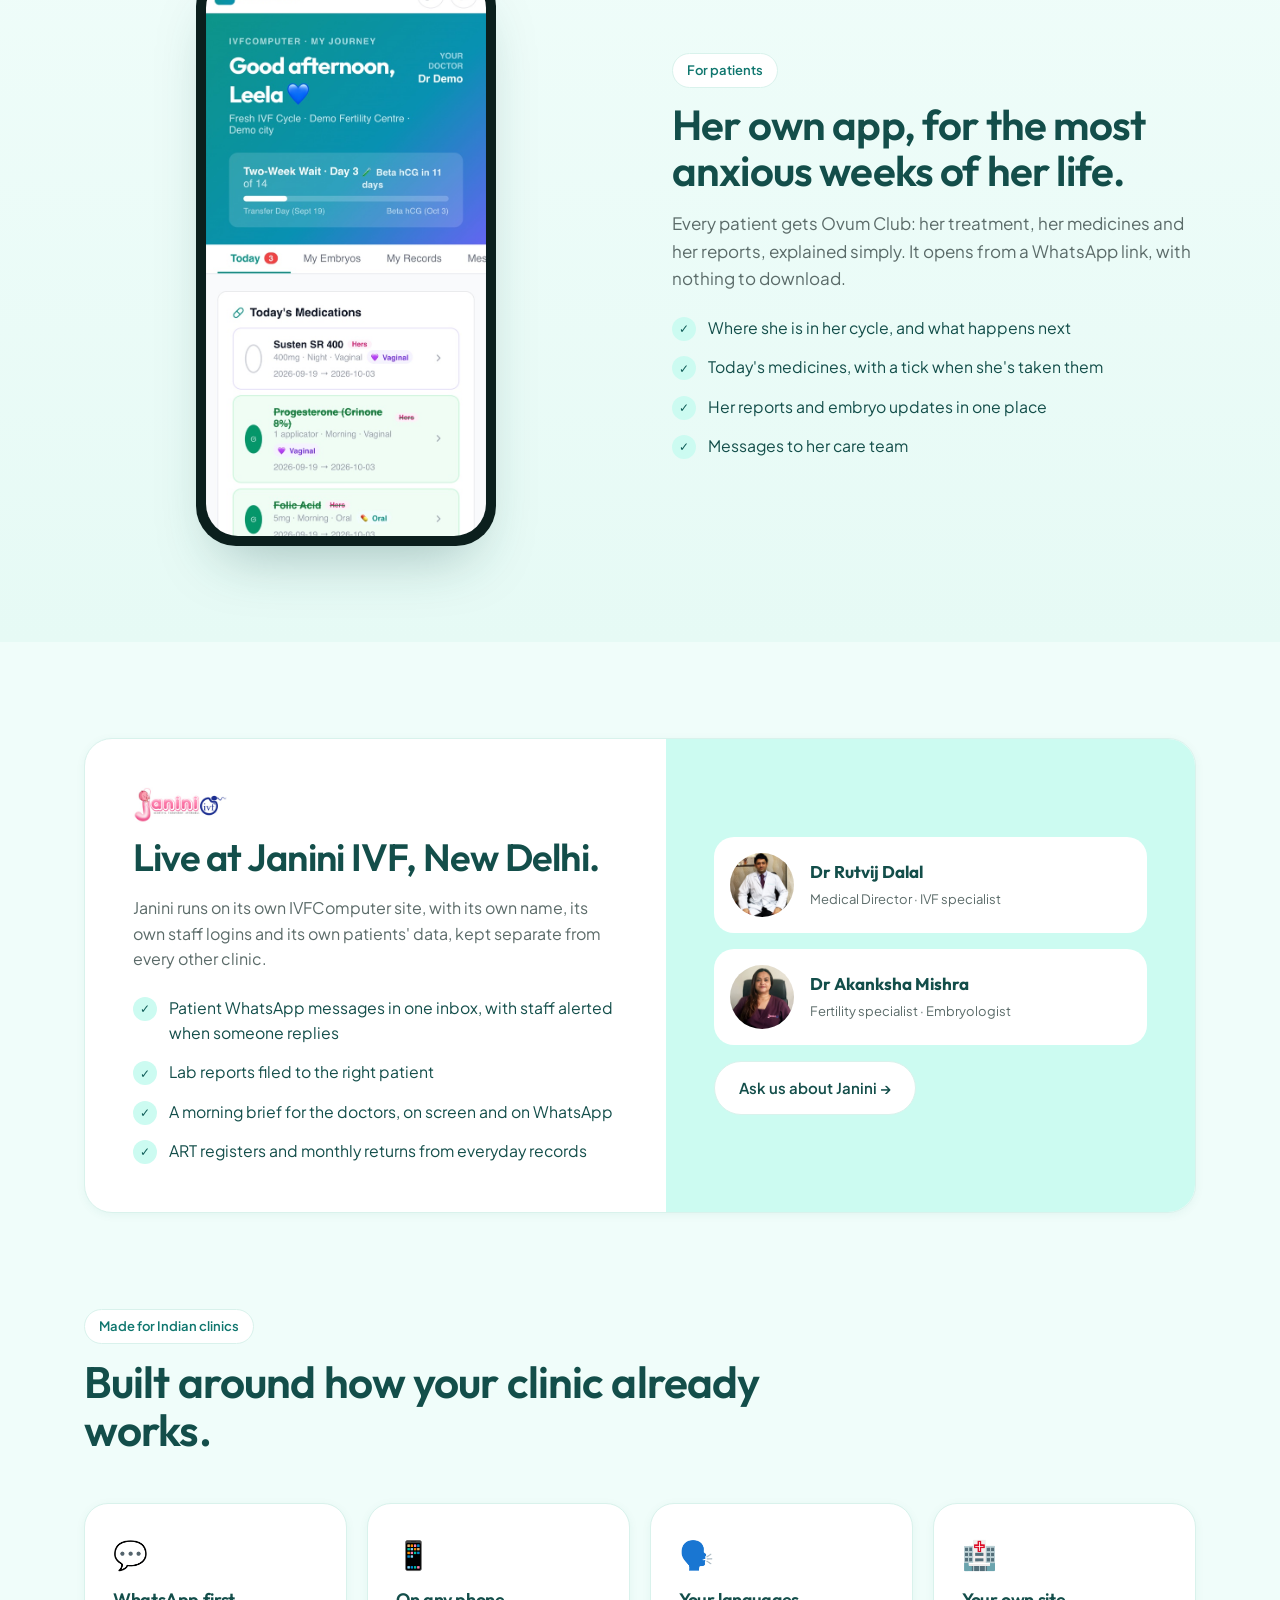
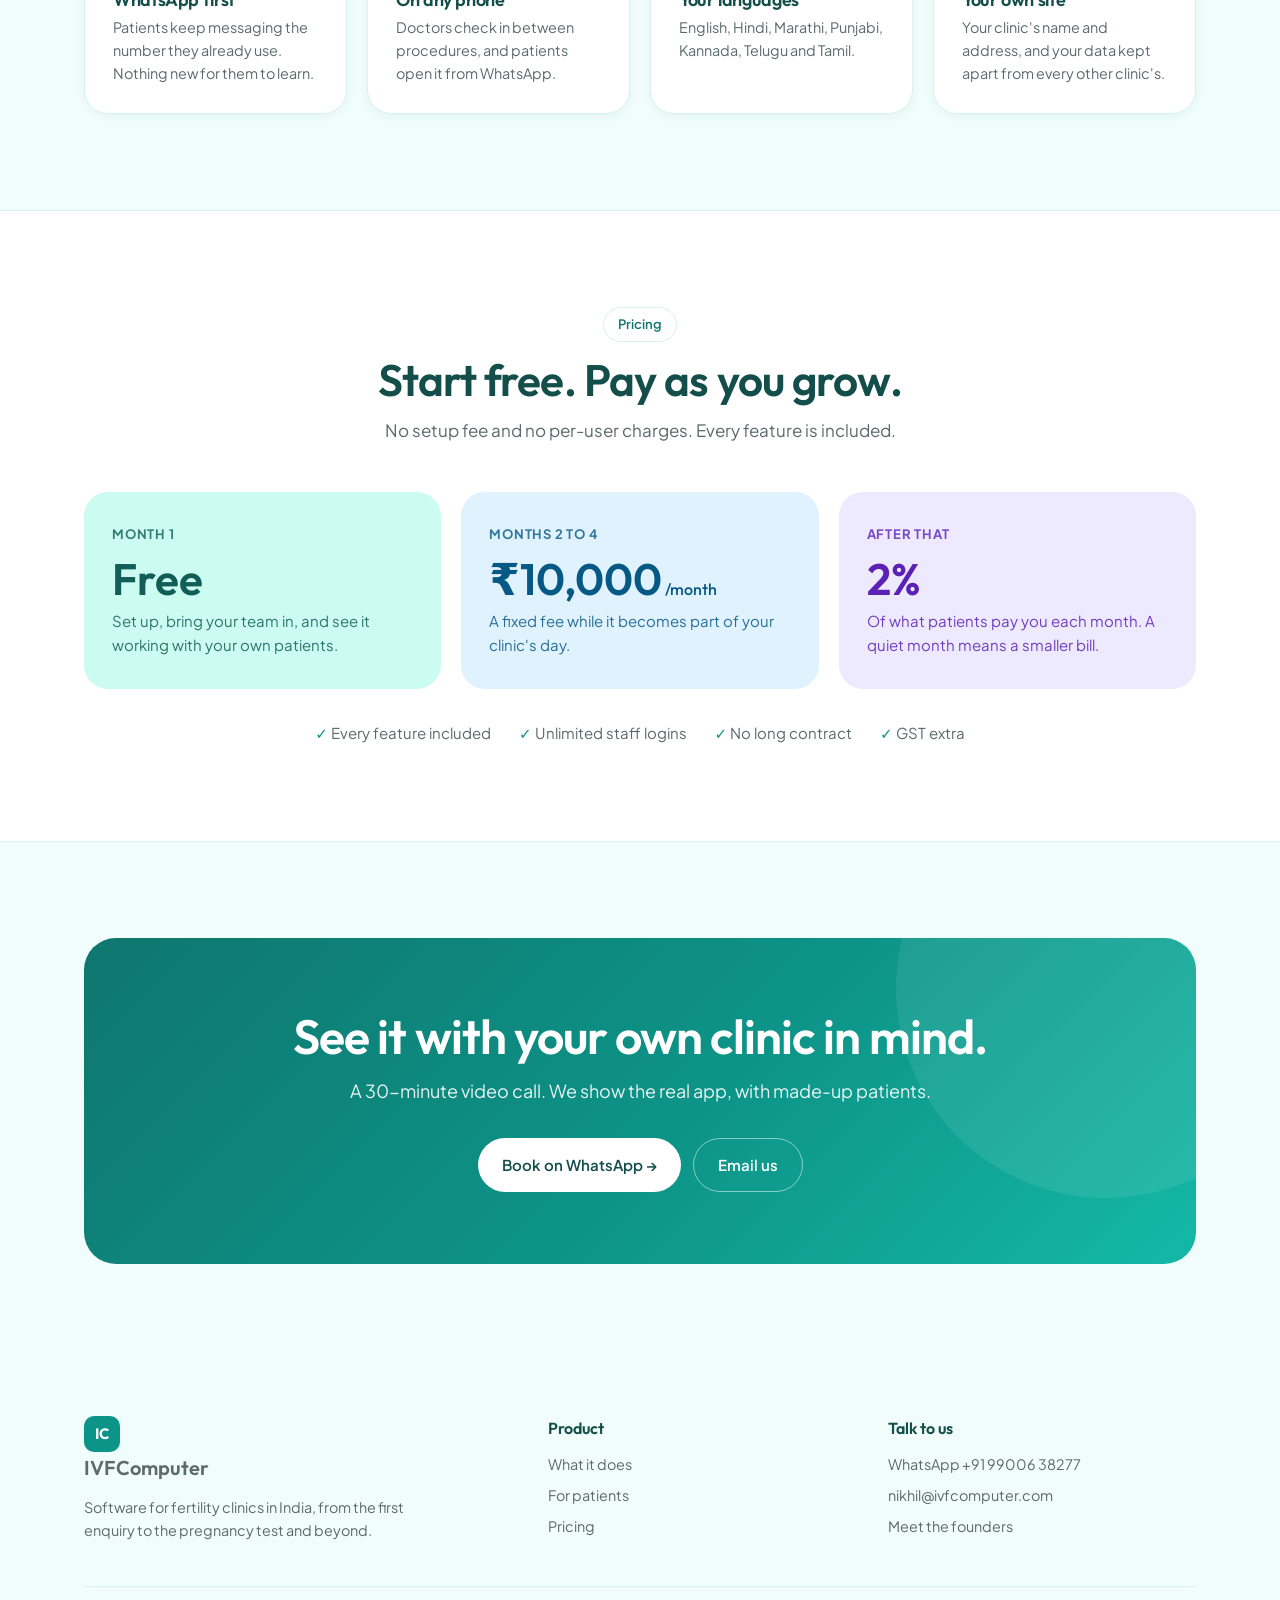
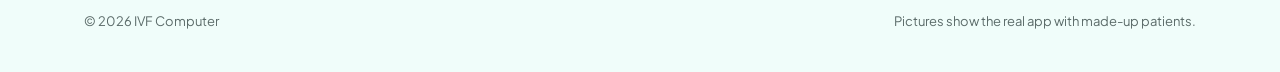
==== commit 2d97fb36: "Fresh website in the app's soft, warm look, with pictures of the real app Pricing and case-study pag" ====
--- a/index.html
+++ b/index.html
@@ -1,795 +1,493 @@
 <!DOCTYPE html>
-<html lang="en">
+<html lang="en-IN">
 <head>
   <meta charset="UTF-8">
   <meta name="viewport" content="width=device-width, initial-scale=1.0">
-  <title>IVFComputer — AI Operating System for Fertility Clinics</title>
-  <meta name="description" content="From the first WhatsApp to the baby's first birthday. IVFComputer is the AI operating system for IVF clinics — 8 modules, zero setup fees, everything through WhatsApp.">
-  <meta name="keywords" content="IVF software, fertility clinic software India, IVF CRM, IVF management system, WhatsApp AI clinic, IVFComputer, AI for IVF, fertility clinic operations">
-  <meta name="author" content="IVFComputer">
-  <meta name="robots" content="index, follow">
+  <title>IVFComputer — Software for fertility clinics</title>
+  <meta name="description" content="IVFComputer brings a fertility clinic's WhatsApp, lab reports, EMR, cycles, billing and patient app into one calm place — and shows each doctor what needs them today.">
   <link rel="canonical" href="https://ivfcomputer.com/">
-  <!-- Favicon -->
-  <link rel="icon" type="image/svg+xml" href="data:image/svg+xml,%3Csvg xmlns='http://www.w3.org/2000/svg' viewBox='0 0 64 64'%3E%3Crect width='64' height='64' rx='14' fill='%230F7E6B'/%3E%3Ctext x='50%25' y='54%25' font-family='Georgia,serif' font-size='34' font-weight='700' fill='white' text-anchor='middle' dominant-baseline='middle'%3EIC%3C/text%3E%3C/svg%3E">
+  <link rel="icon" type="image/svg+xml" href="data:image/svg+xml,%3Csvg xmlns='http://www.w3.org/2000/svg' viewBox='0 0 64 64'%3E%3Crect width='64' height='64' rx='14' fill='%230d9488'/%3E%3Ctext x='50%25' y='54%25' font-family='Arial,sans-serif' font-size='30' font-weight='700' fill='white' text-anchor='middle' dominant-baseline='middle'%3EIC%3C/text%3E%3C/svg%3E">
   <link rel="apple-touch-icon" href="/assets/logo-mark.png">
-  <meta name="theme-color" content="#0F7E6B">
-  <!-- Open Graph -->
   <meta property="og:type" content="website">
   <meta property="og:url" content="https://ivfcomputer.com/">
   <meta property="og:site_name" content="IVFComputer">
   <meta property="og:locale" content="en_IN">
-  <meta property="og:title" content="IVFComputer — AI Operating System for Fertility Clinics">
-  <meta property="og:description" content="From the first WhatsApp to the baby's first birthday. AI runs every operational surface of your IVF clinic — LeadOS, EngageOS, CaseOS, ClinicOS, PatientOS, GrowthOS, DelightOS, PharmacyOS.">
-  <meta property="og:image" content="https://ivfcomputer.com/assets/logo-mark.png">
-  <!-- Twitter Card -->
-  <meta name="twitter:card" content="summary_large_image">
-  <meta name="twitter:title" content="IVFComputer — AI Operating System for Fertility Clinics">
-  <meta name="twitter:description" content="Humans don't follow checklists. AI does. IVFComputer runs every touchpoint of your IVF clinic through WhatsApp.">
-  <meta name="twitter:image" content="https://ivfcomputer.com/assets/logo-mark.png">
-  <!-- Structured data -->
-  <script type="application/ld+json">{"@context":"https://schema.org","@type":"SoftwareApplication","name":"IVFComputer","applicationCategory":"BusinessApplication","operatingSystem":"Web","url":"https://ivfcomputer.com","description":"AI operating system for IVF and fertility clinics. 13 modules covering the full patient journey from first enquiry to baby's first birthday — IVF, IUI, and male infertility.","offers":{"@type":"Offer","price":"0","priceCurrency":"INR","description":"Outcome-based pricing — 2% of clinic revenue, zero setup fees"},"author":{"@type":"Organization","name":"IVFComputer","url":"https://ivfcomputer.com"}}</script>
+  <meta property="og:title" content="IVFComputer — Software for fertility clinics">
+  <meta property="og:description" content="WhatsApp, lab reports, EMR, cycles, billing and a patient app — in one calm place for your clinic.">
+  <meta property="og:image" content="https://ivfcomputer.com/assets/app-dashboard.jpg">
   <link rel="preconnect" href="https://fonts.googleapis.com">
   <link rel="preconnect" href="https://fonts.gstatic.com" crossorigin>
-  <link href="https://fonts.googleapis.com/css2?family=Plus+Jakarta+Sans:ital,wght@0,300;0,400;0,500;0,600;0,700;0,800;1,400&display=swap" rel="stylesheet">
+  <link href="https://fonts.googleapis.com/css2?family=Outfit:wght@500;600;700&family=Plus+Jakarta+Sans:wght@400;500;600;700&display=swap" rel="stylesheet">
   <style>
-    *, *::before, *::after { margin: 0; padding: 0; box-sizing: border-box; }
+    /* The same soft, warm look as the app: mint page, deep-teal ink,
+       rounded white cards and pastel tiles. */
     :root {
-      --teal: #0F7E6B; --teal-dark: #0A6257; --teal-light: #E1F5EE; --teal-mid: #C5EBE0;
-      --warm: #D85A30; --warm-light: #FAECE7;
-      --dark: #111827; --mid: #374151; --muted: #6B7280; --faint: #9CA3AF;
-      --bg: #F9FAFB; --white: #FFFFFF; --border: #E5E7EB;
+      --page: #f0fdfa;
+      --page-2: #e6faf5;
+      --ink: #134e4a;
+      --ink-soft: #0f766e;
+      --muted: #5b6b69;
+      --teal: #0d9488;
+      --teal-dark: #0f766e;
+      --line: #d9f2ec;
+      --white: #ffffff;
+      --mint: #ccfbf1;  --mint-ink: #115e59;
+      --rose: #fee2e2;  --rose-ink: #991b1b;
+      --amber: #fef3c7; --amber-ink: #92400e;
+      --sky: #e0f2fe;   --sky-ink: #075985;
+      --lilac: #ede9fe; --lilac-ink: #5b21b6;
+      --head: 'Outfit', system-ui, sans-serif;
+      --body: 'Plus Jakarta Sans', system-ui, sans-serif;
+      --shadow: 0 2px 10px rgba(15,118,110,.06);
+      --shadow-lg: 0 30px 60px -24px rgba(19,78,74,.35);
     }
+    * { box-sizing: border-box; margin: 0; padding: 0; }
     html { scroll-behavior: smooth; }
-    body { font-family: 'Plus Jakarta Sans', -apple-system, BlinkMacSystemFont, sans-serif; color: var(--dark); background: var(--white); -webkit-font-smoothing: antialiased; }
-    a { color: var(--teal); text-decoration: none; }
-    a:hover { color: var(--teal-dark); }
-
-    /* NAV */
-    header { position: sticky; top: 0; z-index: 100; background: rgba(255,255,255,0.94); backdrop-filter: blur(12px); border-bottom: 1px solid var(--border); }
-    nav { max-width: 1200px; margin: 0 auto; padding: 0 2rem; height: 62px; display: flex; align-items: center; gap: 2rem; }
-    .logo-link { display: flex; align-items: center; flex-shrink: 0; }
-    .logo-link img { height: 32px; width: auto; }
-    .nav-links { display: flex; gap: 1.75rem; list-style: none; margin-left: auto; }
-    .nav-links a { font-size: 13.5px; font-weight: 500; color: var(--mid); transition: color 0.15s; }
-    .nav-links a:hover { color: var(--teal); }
-    .btn { display: inline-flex; align-items: center; gap: 6px; padding: 9px 20px; border-radius: 8px; font-size: 13.5px; font-weight: 700; font-family: inherit; cursor: pointer; transition: all 0.15s; border: none; white-space: nowrap; letter-spacing: -0.01em; }
-    .btn-primary { background: var(--teal); color: white; }
-    .btn-primary:hover { background: var(--teal-dark); color: white; }
-    .btn-outline { background: transparent; color: var(--teal); border: 1.5px solid var(--teal); }
-    .btn-outline:hover { background: var(--teal-light); }
-    .btn-lg { padding: 13px 28px; font-size: 15px; border-radius: 10px; }
-
-    /* BANNER */
-    .banner { background: var(--teal); text-align: center; padding: 10px 2rem; font-size: 13.5px; font-weight: 500; color: white; }
-    .banner a { color: rgba(255,255,255,0.85); font-weight: 600; border-bottom: 1px solid rgba(255,255,255,0.4); }
-    .banner a:hover { color: white; }
-
-    /* HERO */
-    .hero { max-width: 920px; margin: 0 auto; padding: 6rem 2rem 5rem; text-align: center; }
-    .hero-pill { display: inline-flex; align-items: center; gap: 6px; background: var(--teal-light); color: var(--teal); font-size: 12px; font-weight: 700; letter-spacing: 0.07em; text-transform: uppercase; padding: 5px 14px; border-radius: 100px; margin-bottom: 2rem; }
-    .hero h1 { font-size: clamp(36px, 5.5vw, 60px); font-weight: 800; line-height: 1.1; letter-spacing: -0.04em; color: var(--dark); margin-bottom: 1.25rem; }
-    .hero h1 .accent { color: var(--teal); }
-    .hero-sub { font-size: clamp(16px, 2vw, 19px); font-weight: 400; color: var(--muted); line-height: 1.65; max-width: 560px; margin: 0 auto 2.5rem; }
-    .hero-cta { display: flex; gap: 0.875rem; justify-content: center; flex-wrap: wrap; }
-
-    /* STATS */
-    .stats-bar { border-top: 1px solid var(--border); border-bottom: 1px solid var(--border); background: var(--bg); }
-    .stats-inner { max-width: 1200px; margin: 0 auto; display: grid; grid-template-columns: repeat(4,1fr); }
-    .stat { padding: 2rem 1.5rem; text-align: center; border-right: 1px solid var(--border); }
-    .stat:last-child { border-right: none; }
-    .stat-n { font-size: 44px; font-weight: 800; color: var(--teal); line-height: 1; letter-spacing: -0.04em; margin-bottom: 6px; }
-    .stat-l { font-size: 12.5px; font-weight: 500; color: var(--muted); line-height: 1.45; }
-
-    /* SECTION HELPERS */
-    .s { max-width: 1200px; margin: 0 auto; padding: 5rem 2rem; }
-    .s-alt { background: var(--bg); }
-    .eyebrow { font-size: 11.5px; font-weight: 700; letter-spacing: 0.1em; text-transform: uppercase; color: var(--teal); margin-bottom: 0.6rem; }
-    .heading { font-size: clamp(26px, 3vw, 38px); font-weight: 800; letter-spacing: -0.03em; line-height: 1.15; color: var(--dark); margin-bottom: 0.75rem; }
-    .subhead { font-size: 16px; font-weight: 400; color: var(--muted); line-height: 1.65; max-width: 560px; margin-bottom: 2.5rem; }
-
-    /* ═══ AI SECTION ═══ */
-    .ai-section { background: #0C1F1B; padding: 5rem 2rem; }
-    .ai-inner { max-width: 1200px; margin: 0 auto; }
-    .ai-section .eyebrow { color: rgba(255,255,255,0.6); }
-    .ai-section .heading { color: white; max-width: 700px; }
-    .ai-section .heading em { font-style: normal; color: var(--teal); }
-    .ai-section .subhead { color: rgba(255,255,255,0.8); }
-
-    .ai-grid { display: grid; grid-template-columns: 1fr 1fr; gap: 2rem; margin-top: 3rem; }
-
-    .ai-checklist {
-      background: rgba(255,255,255,0.04);
-      border: 1px solid rgba(255,255,255,0.08);
-      border-radius: 16px;
-      padding: 2rem;
+    body { font-family: var(--body); color: var(--ink); background: var(--page); line-height: 1.6; -webkit-font-smoothing: antialiased; }
+    img { max-width: 100%; height: auto; display: block; }
+    a { color: inherit; text-decoration: none; }
+    .wrap { max-width: 1160px; margin: 0 auto; padding: 0 24px; }
+    h1, h2, h3 { font-family: var(--head); font-weight: 600; letter-spacing: -0.02em; line-height: 1.1; }
+    .eyebrow { display: inline-flex; align-items: center; gap: 8px; font-size: .8125rem; font-weight: 600; color: var(--ink-soft); background: var(--white); border: 1px solid var(--line); border-radius: 999px; padding: 6px 14px; }
+    .eyebrow .dot { width: 8px; height: 8px; border-radius: 50%; background: #10b981; box-shadow: 0 0 0 4px rgba(16,185,129,.15); }
+    .btn { display: inline-flex; align-items: center; justify-content: center; gap: 8px; font-weight: 600; font-size: .9375rem; border-radius: 999px; padding: 14px 24px; transition: transform .15s ease, box-shadow .15s ease, background .15s; white-space: nowrap; }
+    .btn-primary { background: var(--teal); color: white; box-shadow: 0 10px 24px -10px rgba(13,148,136,.7); }
+    .btn-primary:hover { background: var(--teal-dark); transform: translateY(-1px); }
+    .btn-ghost { background: var(--white); color: var(--ink); border: 1px solid var(--line); }
+    .btn-ghost:hover { border-color: #99e6d6; transform: translateY(-1px); }
+    section { padding: 96px 0; }
+    .section-head { max-width: 680px; margin-bottom: 48px; }
+    .section-head h2 { font-size: clamp(2rem, 4vw, 2.75rem); margin: 14px 0 12px; }
+    .section-head p { font-size: 1.0625rem; color: var(--muted); }
+    .center { text-align: center; margin-left: auto; margin-right: auto; }
+
+    /* Header */
+    header { position: sticky; top: 0; z-index: 50; background: rgba(240,253,250,.85); backdrop-filter: saturate(160%) blur(12px); -webkit-backdrop-filter: saturate(160%) blur(12px); border-bottom: 1px solid transparent; transition: border-color .2s; }
+    header.scrolled { border-bottom-color: var(--line); }
+    .nav { display: flex; align-items: center; justify-content: space-between; height: 72px; gap: 16px; }
+    .logo { display: flex; align-items: center; gap: 10px; font-family: var(--head); font-weight: 600; font-size: 1.25rem; }
+    .logo-mark { width: 36px; height: 36px; border-radius: 10px; background: var(--teal); color: white; display: grid; place-items: center; font-size: .9375rem; font-weight: 700; }
+    .nav-links { display: flex; gap: 32px; font-size: .9375rem; font-weight: 500; color: var(--muted); }
+    .nav-links a:hover { color: var(--ink); }
+    .nav-right { display: flex; align-items: center; gap: 12px; }
+    .nav-right .signin { font-size: .9375rem; font-weight: 600; color: var(--ink-soft); padding: 8px 4px; }
+    .nav-right .btn { padding: 10px 20px; }
+
+    /* Hero */
+    .hero { padding: 64px 0 88px; overflow: hidden; }
+    .hero-grid { display: grid; grid-template-columns: 1fr 1.15fr; gap: 56px; align-items: center; }
+    .hero h1 { font-size: clamp(2.5rem, 5.4vw, 4rem); margin: 20px 0; }
+    .hero h1 em { font-style: normal; color: var(--teal); }
+    .hero .lede { font-size: 1.1875rem; color: var(--muted); max-width: 520px; margin-bottom: 32px; }
+    .hero-ctas { display: flex; gap: 12px; flex-wrap: wrap; }
+    .hero-proof { margin-top: 32px; display: flex; align-items: center; gap: 12px; font-size: .875rem; color: var(--muted); }
+    .hero-proof img { width: 36px; height: 36px; border-radius: 50%; object-fit: cover; border: 2px solid white; box-shadow: var(--shadow); }
+    .hero-proof img + img { margin-left: -14px; }
+    .hero-proof b { color: var(--ink); font-weight: 600; }
+
+    /* The picture: the real app, with made-up patients */
+    .shot { position: relative; padding: 20px 0 48px 0; }
+    .shot::before { content: ''; position: absolute; inset: -40px -80px -20px 10%; background: radial-gradient(closest-side, rgba(94,234,212,.45), transparent); z-index: 0; }
+    .browser { position: relative; z-index: 1; background: white; border-radius: 18px; box-shadow: var(--shadow-lg); border: 1px solid var(--line); overflow: hidden; }
+    .browser-bar { display: flex; align-items: center; gap: 6px; padding: 12px 16px; background: #f7fdfb; border-bottom: 1px solid var(--line); }
+    .browser-bar i { width: 10px; height: 10px; border-radius: 50%; background: #d1e7e2; }
+    .browser-bar span { margin-left: 12px; font-size: .75rem; color: var(--muted); background: white; border: 1px solid var(--line); border-radius: 999px; padding: 3px 12px; }
+    .phone { position: absolute; z-index: 2; right: -12px; bottom: 0; width: 34%; max-width: 210px; border-radius: 30px; background: #0b1f1d; padding: 7px; box-shadow: var(--shadow-lg); }
+    .phone img { border-radius: 24px; aspect-ratio: 390 / 700; object-fit: cover; object-position: top; width: 100%; }
+    .float { position: absolute; z-index: 3; background: white; border-radius: 16px; box-shadow: 0 18px 40px -16px rgba(19,78,74,.4); padding: 12px 14px; display: flex; align-items: center; gap: 10px; font-size: .8125rem; }
+    .float b { display: block; font-weight: 700; color: var(--ink); }
+    .float small { color: var(--muted); font-size: .75rem; }
+    .float .ico { width: 30px; height: 30px; border-radius: 50%; display: grid; place-items: center; font-weight: 800; flex-shrink: 0; }
+    .float-a { left: -28px; top: 44%; }
+    .float-b { left: 12%; bottom: 4px; }
+    @media (prefers-reduced-motion: no-preference) {
+      .float-a { animation: drift 6s ease-in-out infinite; }
+      .float-b { animation: drift 5s ease-in-out -2s infinite; }
+      .phone { animation: drift 7s ease-in-out -1s infinite; }
+      .reveal { opacity: 0; transform: translateY(18px); transition: opacity .7s ease, transform .7s ease; }
+      .reveal.in { opacity: 1; transform: none; }
     }
-
-    .ai-checklist-title {
-      font-size: 13px; font-weight: 700; letter-spacing: 0.07em; text-transform: uppercase;
-      color: rgba(255,255,255,0.6); margin-bottom: 1.25rem;
+    @keyframes drift { 0%,100% { transform: translateY(0); } 50% { transform: translateY(-8px); } }
+
+    /* Proof strip */
+    .strip { padding: 28px 0; border-top: 1px solid var(--line); border-bottom: 1px solid var(--line); background: var(--white); }
+    .strip-grid { display: grid; grid-template-columns: repeat(4, 1fr); gap: 24px; }
+    .strip-item { display: flex; align-items: center; gap: 12px; font-size: .9375rem; font-weight: 500; color: var(--ink); }
+    .strip-item .ic { width: 40px; height: 40px; border-radius: 12px; display: grid; place-items: center; flex-shrink: 0; }
+
+    /* Problem */
+    .problem-grid { display: grid; grid-template-columns: repeat(3, 1fr); gap: 20px; }
+    .card { background: white; border: 1px solid var(--line); border-radius: 24px; padding: 28px; box-shadow: var(--shadow); }
+    .problem .card .q { font-family: var(--head); font-size: 1.25rem; font-weight: 600; margin-bottom: 10px; }
+    .problem .card p { color: var(--muted); font-size: .9375rem; }
+    .problem .card .tag { display: inline-block; font-size: .75rem; font-weight: 700; padding: 4px 10px; border-radius: 999px; margin-bottom: 16px; }
+
+    /* Features */
+    .features { background: white; border-top: 1px solid var(--line); border-bottom: 1px solid var(--line); }
+    .feat-grid { display: grid; grid-template-columns: repeat(3, 1fr); gap: 20px; }
+    .feat { border-radius: 24px; padding: 28px; transition: transform .2s ease, box-shadow .2s ease; }
+    .feat:hover { transform: translateY(-3px); box-shadow: 0 16px 30px -18px rgba(19,78,74,.35); }
+    .feat .ic { width: 46px; height: 46px; border-radius: 14px; background: rgba(255,255,255,.75); display: grid; place-items: center; margin-bottom: 18px; }
+    .feat h3 { font-size: 1.25rem; margin-bottom: 8px; }
+    .feat p { font-size: .9375rem; opacity: .85; }
+
+    /* Split sections */
+    .split { display: grid; grid-template-columns: 1fr 1fr; gap: 64px; align-items: center; }
+    .split h2 { font-size: clamp(2rem, 4vw, 2.625rem); margin: 14px 0 16px; }
+    .split > div > p { color: var(--muted); font-size: 1.0625rem; margin-bottom: 24px; }
+    .ticks { list-style: none; display: grid; gap: 14px; }
+    .ticks li { display: flex; gap: 12px; align-items: flex-start; font-size: .9875rem; }
+    .ticks li::before { content: '✓'; flex-shrink: 0; width: 24px; height: 24px; border-radius: 50%; background: var(--mint); color: var(--mint-ink); font-weight: 800; font-size: .75rem; display: grid; place-items: center; margin-top: 1px; }
+
+    /* Pattern card (drawn, illustrative) */
+    .pattern-stack { position: relative; display: grid; gap: 16px; }
+    .pat { background: white; border: 1px solid var(--line); border-radius: 20px; padding: 18px 20px; box-shadow: var(--shadow); display: flex; gap: 14px; align-items: flex-start; }
+    .pat .badge { flex-shrink: 0; width: 42px; height: 42px; border-radius: 12px; display: grid; place-items: center; font-family: var(--head); font-weight: 700; }
+    .pat b { display: block; font-size: 1rem; }
+    .pat span { font-size: .875rem; color: var(--muted); }
+    .journey { display: flex; gap: 6px; margin-top: 10px; flex-wrap: wrap; }
+    .journey i { font-style: normal; font-size: .6875rem; font-weight: 700; padding: 3px 9px; border-radius: 999px; background: var(--rose); color: var(--rose-ink); }
+    .journey i.ok { background: var(--mint); color: var(--mint-ink); }
+    .fine { font-size: .8125rem; color: var(--muted); margin-top: 12px; }
+
+    /* Patient app */
+    .patient { background: linear-gradient(180deg, var(--page) 0%, var(--page-2) 100%); }
+    .phone-lg { width: 300px; max-width: 80%; margin: 0 auto; border-radius: 40px; background: #0b1f1d; padding: 10px; box-shadow: var(--shadow-lg); }
+    .phone-lg img { border-radius: 32px; aspect-ratio: 390 / 780; object-fit: cover; object-position: top; width: 100%; }
+
+    /* Janini */
+    .janini { display: grid; grid-template-columns: 1.1fr 1fr; gap: 0; border-radius: 28px; overflow: hidden; background: white; border: 1px solid var(--line); box-shadow: var(--shadow); }
+    .janini-l { padding: 48px; }
+    .janini-l h2 { font-size: clamp(1.75rem, 3.4vw, 2.375rem); margin: 14px 0 16px; }
+    .janini-l > p { color: var(--muted); margin-bottom: 24px; }
+    .janini-r { background: var(--mint); padding: 48px; display: grid; gap: 16px; align-content: center; }
+    .doc { display: flex; gap: 16px; align-items: center; background: white; border-radius: 20px; padding: 16px; }
+    .doc img { width: 64px; height: 64px; border-radius: 50%; object-fit: cover; }
+    .doc b { display: block; font-family: var(--head); font-size: 1.0625rem; }
+    .doc span { font-size: .8125rem; color: var(--muted); }
+    .janini-logo { height: 36px; width: auto; margin-bottom: 4px; border-radius: 6px; }
+
+    /* Built for India */
+    .india-grid { display: grid; grid-template-columns: repeat(4, 1fr); gap: 20px; }
+    .india-grid .card h3 { font-size: 1.125rem; margin: 14px 0 6px; }
+    .india-grid .card p { font-size: .9rem; color: var(--muted); }
+    .india-grid .emoji { font-size: 1.75rem; }
+
+    /* Pricing */
+    .pricing { background: white; border-top: 1px solid var(--line); border-bottom: 1px solid var(--line); }
+    .price-steps { display: grid; grid-template-columns: repeat(3, 1fr); gap: 20px; }
+    .step { border-radius: 24px; padding: 32px 28px; position: relative; }
+    .step .when { font-size: .8125rem; font-weight: 700; text-transform: uppercase; letter-spacing: .06em; opacity: .8; }
+    .step .amt { font-family: var(--head); font-size: 2.75rem; font-weight: 600; line-height: 1.1; margin: 10px 0 6px; }
+    .step p { font-size: .9375rem; opacity: .85; }
+    .price-notes { display: flex; gap: 12px 28px; flex-wrap: wrap; justify-content: center; margin-top: 32px; font-size: .9375rem; color: var(--muted); }
+    .price-notes span::before { content: '✓ '; color: var(--teal); font-weight: 800; }
+
+    /* CTA */
+    .cta { text-align: center; }
+    .cta-box { background: linear-gradient(135deg, #0f766e 0%, #0d9488 55%, #14b8a6 100%); color: white; border-radius: 32px; padding: 72px 32px; position: relative; overflow: hidden; }
+    .cta-box::after { content: ''; position: absolute; width: 420px; height: 420px; right: -120px; top: -160px; border-radius: 50%; background: rgba(255,255,255,.08); }
+    .cta-box h2 { font-size: clamp(2rem, 4.4vw, 3rem); margin-bottom: 14px; position: relative; }
+    .cta-box p { font-size: 1.125rem; opacity: .9; margin-bottom: 32px; position: relative; }
+    .cta-box .btn { position: relative; }
+    .cta-box .btn-white { background: white; color: var(--ink); }
+    .cta-box .btn-white:hover { transform: translateY(-1px); }
+    .cta-box .btn-line { border: 1px solid rgba(255,255,255,.5); color: white; }
+
+    footer { padding: 56px 0 40px; font-size: .9rem; color: var(--muted); }
+    .foot { display: grid; grid-template-columns: 1.4fr 1fr 1fr; gap: 32px; }
+    .foot h4 { font-family: var(--head); color: var(--ink); font-weight: 600; margin-bottom: 12px; font-size: 1rem; }
+    .foot a { display: block; margin-bottom: 8px; }
+    .foot a:hover { color: var(--ink); }
+    .foot-bottom { margin-top: 40px; padding-top: 24px; border-top: 1px solid var(--line); display: flex; justify-content: space-between; gap: 16px; flex-wrap: wrap; font-size: .8125rem; }
+
+    .wa-fab { position: fixed; right: 20px; bottom: 20px; z-index: 60; width: 56px; height: 56px; border-radius: 50%; background: #25d366; display: grid; place-items: center; box-shadow: 0 12px 28px -10px rgba(0,0,0,.4); transition: transform .15s; }
+    .wa-fab:hover { transform: scale(1.06); }
+
+    /* Tablets */
+    @media (max-width: 1000px) {
+      .hero-grid, .split, .janini { grid-template-columns: 1fr; }
+      .hero-grid { gap: 40px; }
+      .feat-grid, .india-grid { grid-template-columns: repeat(2, 1fr); }
+      .strip-grid { grid-template-columns: repeat(2, 1fr); }
+      .split .visual { order: -1; }
+      .nav-links { display: none; }
     }
-
-    .checklist-row {
-      display: flex; align-items: center; gap: 12px;
-      padding: 0.7rem 0; border-bottom: 1px solid rgba(255,255,255,0.08);
-      font-size: 14px; color: rgba(255,255,255,0.9);
-    }
-    .checklist-row:last-child { border-bottom: none; }
-
-    .check-icon {
-      width: 22px; height: 22px; border-radius: 50%; flex-shrink: 0;
-      display: flex; align-items: center; justify-content: center;
-      font-size: 12px; font-weight: 800;
-    }
-    .check-done { background: var(--teal); color: white; }
-    .check-missed { background: rgba(255,255,255,0.06); color: rgba(255,255,255,0.2); border: 1px solid rgba(255,255,255,0.1); }
-    .check-missed::after { content: '—'; }
-
-    .checklist-label-strike { text-decoration: line-through; color: rgba(255,255,255,0.5); }
-    .check-ai-badge {
-      margin-left: auto; font-size: 10px; font-weight: 700; letter-spacing: 0.05em;
-      text-transform: uppercase; color: var(--teal); background: rgba(15,126,107,0.15);
-      border: 1px solid rgba(15,126,107,0.3); padding: 2px 8px; border-radius: 20px;
-      white-space: nowrap;
-    }
-
-    .ai-pillars { display: flex; flex-direction: column; gap: 1.25rem; }
-
-    .ai-pillar {
-      background: rgba(255,255,255,0.04);
-      border: 1px solid rgba(255,255,255,0.08);
-      border-left: 3px solid var(--teal);
-      border-radius: 0 12px 12px 0;
-      padding: 1.5rem;
-    }
-
-    .ai-pillar-title { font-size: 16px; font-weight: 700; color: white; margin-bottom: 4px; letter-spacing: -0.02em; }
-    .ai-pillar-desc { font-size: 13.5px; color: rgba(255,255,255,0.82); line-height: 1.6; }
-
-    /* ═══ MODULES ═══ */
-    .modules-grid {
-      display: grid; grid-template-columns: repeat(4,1fr);
-      gap: 1px; background: var(--border);
-      border: 1px solid var(--border); border-radius: 14px; overflow: hidden; margin-top: 0.5rem;
-    }
-    .mod { background: white; padding: 1.75rem 1.5rem; transition: background 0.15s; }
-    .mod:hover { background: var(--teal-light); }
-    .mod-icon { font-size: 20px; margin-bottom: 0.65rem; display: block; }
-    .mod-name { font-size: 15px; font-weight: 800; color: var(--dark); letter-spacing: -0.025em; margin-bottom: 2px; }
-    .mod-tag { font-size: 10.5px; font-weight: 700; letter-spacing: 0.06em; text-transform: uppercase; color: var(--teal); margin-bottom: 0.65rem; }
-    .mod-line { font-size: 13px; color: var(--muted); line-height: 1.55; }
-
-    /* ═══ ROLES WITH HOVER AI ═══ */
-    .roles-grid { display: grid; grid-template-columns: repeat(3,1fr); gap: 1.25rem; margin-top: 0.5rem; }
-
-    .role-card {
-      border: 1px solid var(--border); border-radius: 12px; padding: 1.75rem;
-      background: white; position: relative; overflow: visible;
-      transition: border-color 0.15s, box-shadow 0.15s;
-      cursor: default;
-    }
-    .role-card:hover { border-color: var(--teal); box-shadow: 0 0 0 4px var(--teal-light); z-index: 10; }
-
-    .role-icon { font-size: 28px; margin-bottom: 0.875rem; }
-    .role-name { font-size: 15px; font-weight: 800; color: var(--dark); letter-spacing: -0.02em; margin-bottom: 4px; }
-    .role-badge { display: inline-block; font-size: 10.5px; font-weight: 700; letter-spacing: 0.06em; text-transform: uppercase; color: var(--teal); background: var(--teal-light); padding: 2px 9px; border-radius: 20px; margin-bottom: 0.875rem; }
-    .role-problem { font-size: 13px; font-weight: 500; color: var(--mid); line-height: 1.55; margin-bottom: 0.75rem; }
-    .role-fix { font-size: 13px; color: var(--muted); line-height: 1.55; padding-top: 0.75rem; border-top: 1px solid var(--border); }
-    .role-fix strong { color: var(--teal); font-weight: 700; }
-
-    /* AI hover tooltip */
-    .ai-tooltip {
-      display: none;
-      position: absolute;
-      bottom: calc(100% + 10px); left: 0; right: 0;
-      background: #0C1F1B;
-      border: 1px solid rgba(15,126,107,0.4);
-      border-radius: 12px;
-      padding: 1.25rem 1.5rem;
-      z-index: 50;
-      box-shadow: 0 8px 32px rgba(0,0,0,0.25);
-    }
-    .ai-tooltip::after {
-      content: '';
-      position: absolute;
-      top: 100%; left: 24px;
-      border: 8px solid transparent;
-      border-top-color: #0C1F1B;
-    }
-    .role-card:hover .ai-tooltip { display: block; }
-
-    .ai-tooltip-label {
-      font-size: 10px; font-weight: 800; letter-spacing: 0.1em; text-transform: uppercase;
-      color: var(--teal); margin-bottom: 0.75rem;
-      display: flex; align-items: center; gap: 6px;
-    }
-    .ai-tooltip-label::before { content: '⚡'; font-size: 12px; }
-    .ai-tooltip-items { list-style: none; display: flex; flex-direction: column; gap: 5px; }
-    .ai-tooltip-items li {
-      font-size: 12.5px; color: rgba(255,255,255,0.75); display: flex; gap: 8px; line-height: 1.45;
-    }
-    .ai-tooltip-items li::before { content: '→'; color: var(--teal); font-weight: 700; flex-shrink: 0; }
-
-    /* ═══ WHATSAPP DEMO ═══ */
-    .wa-demo-section { background: var(--bg); padding: 5rem 2rem; }
-    .wa-demo-inner { max-width: 1200px; margin: 0 auto; display: grid; grid-template-columns: 1fr 1fr; gap: 4rem; align-items: center; }
-    .wa-demo-left .heading { margin-bottom: 1rem; }
-    .wa-demo-left .subhead { margin-bottom: 1.75rem; }
-
-    .wa-highlights { list-style: none; display: flex; flex-direction: column; gap: 10px; }
-    .wa-highlights li { display: flex; gap: 10px; font-size: 14px; color: var(--mid); line-height: 1.5; }
-    .wa-highlights li::before { content: '→'; color: var(--teal); font-weight: 700; flex-shrink: 0; margin-top: 1px; }
-
-    /* Phone frame */
-    .phone-frame {
-      background: #1A1A2E;
-      border-radius: 40px;
-      padding: 12px;
-      max-width: 320px;
-      margin: 0 auto;
-      box-shadow: 0 24px 64px rgba(0,0,0,0.25);
-    }
-    .phone-screen {
-      background: #ECE5DD;
-      border-radius: 30px;
-      overflow: hidden;
-      font-family: 'Plus Jakarta Sans', sans-serif;
-    }
-    .wa-header {
-      background: #075E54;
-      padding: 12px 16px;
-      display: flex;
-      align-items: center;
-      gap: 10px;
-    }
-    .wa-avatar {
-      width: 36px; height: 36px; border-radius: 50%;
-      background: #25D366; display: flex; align-items: center; justify-content: center;
-      font-size: 16px; color: white; font-weight: 700; flex-shrink: 0;
-    }
-    .wa-header-info { flex: 1; }
-    .wa-clinic-name { font-size: 14px; font-weight: 700; color: white; }
-    .wa-status { font-size: 11px; color: rgba(255,255,255,0.7); }
-    .wa-messages { padding: 12px; display: flex; flex-direction: column; gap: 8px; max-height: 440px; overflow: hidden; }
-
-    .msg { max-width: 82%; padding: 8px 12px; border-radius: 12px; font-size: 12.5px; line-height: 1.55; }
-    .msg-patient { background: white; align-self: flex-start; border-radius: 0 12px 12px 12px; }
-    .msg-clinic { background: #D9FDD3; align-self: flex-end; border-radius: 12px 12px 0 12px; }
-    .msg-time { font-size: 10px; color: #8A9BAE; text-align: right; margin-top: 3px; }
-    .msg-ai-badge {
-      display: inline-flex; align-items: center; gap: 4px;
-      font-size: 9px; font-weight: 700; text-transform: uppercase; letter-spacing: 0.05em;
-      color: var(--teal); background: var(--teal-light);
-      padding: 2px 6px; border-radius: 4px; margin-top: 4px;
-    }
-
-    .triage-card {
-      background: white;
-      border: 1px solid var(--border);
-      border-left: 3px solid var(--teal);
-      border-radius: 8px;
-      margin: 0 12px 12px;
-      padding: 10px 12px;
-      font-size: 11.5px;
-    }
-    .triage-card-title { font-size: 10px; font-weight: 800; letter-spacing: 0.07em; text-transform: uppercase; color: var(--teal); margin-bottom: 6px; }
-    .triage-row { display: flex; justify-content: space-between; padding: 2px 0; color: var(--mid); }
-    .triage-val { font-weight: 700; color: var(--dark); }
-
-    /* ═══ JOURNEY STRIP ═══ */
-    .journey-strip { background: var(--teal); padding: 3rem 2rem; }
-    .journey-inner { max-width: 1200px; margin: 0 auto; }
-    .journey-title { font-size: 13px; font-weight: 700; letter-spacing: 0.07em; text-transform: uppercase; color: rgba(255,255,255,0.5); text-align: center; margin-bottom: 2rem; }
-    .journey-steps { display: flex; align-items: flex-start; justify-content: space-between; position: relative; }
-    .journey-steps::before { content: ''; position: absolute; top: 20px; left: 5%; right: 5%; height: 2px; background: rgba(255,255,255,0.2); z-index: 0; }
-    .journey-step { flex: 1; text-align: center; position: relative; z-index: 1; }
-    .journey-dot { width: 40px; height: 40px; border-radius: 50%; background: rgba(255,255,255,0.15); border: 2px solid rgba(255,255,255,0.4); display: flex; align-items: center; justify-content: center; margin: 0 auto 0.75rem; font-size: 16px; }
-    .journey-step-name { font-size: 11px; font-weight: 700; color: white; letter-spacing: -0.01em; }
-    .journey-step-mod { font-size: 10px; color: rgba(255,255,255,0.45); margin-top: 2px; }
-
-    /* ═══ CTA ═══ */
-    .cta-block { background: var(--dark); padding: 6rem 2rem; text-align: center; }
-    .cta-block h2 { font-size: clamp(28px,4vw,44px); font-weight: 800; color: white; letter-spacing: -0.035em; margin-bottom: 0.75rem; line-height: 1.15; }
-    .cta-block p { font-size: 17px; color: rgba(255,255,255,0.6); margin-bottom: 2.5rem; }
-    .cta-btns { display: flex; gap: 1rem; justify-content: center; flex-wrap: wrap; }
-    .cta-block .btn-primary { background: var(--teal); }
-    .cta-block .btn-primary:hover { background: var(--teal-dark); }
-    .cta-block .btn-outline { border-color: rgba(255,255,255,0.3); color: rgba(255,255,255,0.8); }
-    .cta-block .btn-outline:hover { background: rgba(255,255,255,0.07); color: white; }
-
-    /* ═══ FOOTER ═══ */
-    footer { background: #0D1117; color: rgba(255,255,255,0.6); padding: 3.5rem 2rem 2rem; }
-    .footer-grid { max-width: 1200px; margin: 0 auto 2.5rem; display: grid; grid-template-columns: 2fr 1fr 1fr 1fr; gap: 3rem; }
-    .footer-brand .logo-link img { height: 28px; margin-bottom: 0.75rem; }
-    .footer-brand p { font-size: 13px; line-height: 1.7; max-width: 240px; }
-    .footer-col h5 { font-size: 11px; font-weight: 700; letter-spacing: 0.1em; text-transform: uppercase; color: rgba(255,255,255,0.3); margin-bottom: 1rem; }
-    .footer-col a { display: block; font-size: 13.5px; color: rgba(255,255,255,0.55); line-height: 2.1; transition: color 0.15s; }
-    .footer-col a:hover { color: white; }
-    .footer-bottom { max-width: 1200px; margin: 0 auto; padding-top: 1.5rem; border-top: 1px solid rgba(255,255,255,0.06); display: flex; justify-content: space-between; align-items: center; font-size: 12px; }
-    .wa-btn { position: fixed; bottom: 1.75rem; right: 1.75rem; width: 54px; height: 54px; background: #25D366; border-radius: 50%; display: flex; align-items: center; justify-content: center; font-size: 24px; color: white; text-decoration: none; box-shadow: 0 4px 20px rgba(37,211,102,0.45); transition: transform 0.15s; z-index: 999; }
-    .wa-btn:hover { transform: scale(1.1); color: white; }
-
-    /* RESPONSIVE */
-    @media (max-width: 1024px) {
-      .modules-grid { grid-template-columns: repeat(2,1fr); }
-      .ai-grid { grid-template-columns: 1fr; }
-      .wa-demo-inner { grid-template-columns: 1fr; }
-    }
-    @media (max-width: 768px) {
-      nav { height: auto; padding: 1rem 1.25rem; flex-wrap: wrap; }
-      .nav-links { gap: 1rem; margin-left: 0; flex-wrap: wrap; }
-      .hero { padding: 4rem 1.25rem 3rem; }
-      .stats-inner { grid-template-columns: repeat(2,1fr); }
-      .stat:nth-child(2) { border-right: none; }
-      .stat:nth-child(3) { border-top: 1px solid var(--border); }
-      .stat:last-child { border-top: 1px solid var(--border); border-right: none; }
-      .modules-grid { grid-template-columns: repeat(2,1fr); }
-      .roles-grid { grid-template-columns: 1fr; }
-      .journey-steps { flex-wrap: wrap; gap: 1rem; }
-      .journey-steps::before { display: none; }
-      .journey-step { flex: 0 0 30%; }
-      .footer-grid { grid-template-columns: 1fr 1fr; }
-      .footer-bottom { flex-direction: column; gap: 6px; text-align: center; }
-      .ai-tooltip { position: static; margin-top: 1rem; display: none; border-radius: 10px; }
-      .role-card:hover .ai-tooltip { display: block; }
-    }
-    @media (max-width: 480px) {
-      .modules-grid { grid-template-columns: 1fr; }
+    /* Phones */
+    @media (max-width: 640px) {
+      .wrap { padding: 0 16px; }
+      section { padding: 64px 0; }
+      .hero { padding: 32px 0 56px; }
+      .hero .lede { font-size: 1.0625rem; }
+      .hero-ctas .btn { flex: 1 1 100%; }
+      .problem-grid, .feat-grid, .india-grid, .price-steps, .foot { grid-template-columns: 1fr; }
+      .strip-grid { grid-template-columns: 1fr; gap: 14px; }
+      .float-a { left: -6px; top: 36%; }
+      .float-b { display: none; }
+      .phone { right: -4px; width: 36%; border-radius: 22px; padding: 5px; }
+      .phone img { border-radius: 18px; }
+      .janini-l, .janini-r { padding: 28px 20px; }
+      .nav-right .signin { display: none; }
+      .cta-box { padding: 56px 20px; border-radius: 24px; }
+      .card, .feat, .step { padding: 24px 20px; }
     }
   </style>
 </head>
 <body>
 
-<!-- NAV -->
-<header>
-  <nav>
-    <a href="/" class="logo-link">
-      <img src="assets/logo.png" alt="IVF Computer" />
-    </a>
-    <ul class="nav-links">
-      <li><a href="#modules">Platform</a></li>
-      <li><a href="#people">Your team</a></li>
-      <li><a href="/case-study">Case study</a></li>
-      <li><a href="/pricing">Pricing</a></li>
-      <li><a href="/about">About us</a></li>
-    </ul>
-    <a href="https://wa.me/919900638277?text=I'd%20like%20to%20see%20IVF%20Computer" class="btn btn-primary" style="margin-left:auto">Book a demo</a>
-  </nav>
+<header id="top">
+  <div class="wrap nav">
+    <a href="/" class="logo"><span class="logo-mark">IC</span>IVFComputer</a>
+    <nav class="nav-links">
+      <a href="#features">What it does</a>
+      <a href="#patients">For patients</a>
+      <a href="#janini">Janini IVF</a>
+      <a href="#pricing">Pricing</a>
+      <a href="/about">About us</a>
+    </nav>
+    <div class="nav-right">
+      <a class="signin" href="https://janini.ivfcomputer.com">Sign in</a>
+      <a class="btn btn-primary" href="https://wa.me/919900638277?text=I'd%20like%20to%20see%20IVFComputer">Book a demo</a>
+    </div>
+  </div>
 </header>
 
-<!-- BANNER -->
-<div class="banner">
-  <strong>Case Study</strong> · <a href="#case-study">Janini IVF, New Delhi</a> — live on a dedicated IVFComputer instance →
-</div>
-
-<!-- HERO -->
-<section class="hero">
-  <div class="hero-pill">AI Operating System · Fertility Clinics</div>
-  <h1>From the first WhatsApp<br>to the <span class="accent">baby's first birthday.</span></h1>
-  <p class="hero-sub">One platform. Thirteen modules. Every operational surface of your fertility clinic — IVF, IUI, and male infertility — run by AI so your team can focus on patients.</p>
-  <div class="hero-cta">
-    <a href="https://wa.me/919900638277?text=I'd%20like%20a%20personalized%20demo" class="btn btn-primary btn-lg">Book a personalized demo →</a>
-    <a href="#modules" class="btn btn-outline btn-lg">Explore the platform</a>
+<main>
+  <!-- Hero -->
+  <section class="hero">
+    <div class="wrap hero-grid">
+      <div>
+        <span class="eyebrow"><span class="dot"></span>Live at fertility clinics in India</span>
+        <h1>Your fertility clinic, <em>calm</em> and in one place.</h1>
+        <p class="lede">WhatsApp messages, lab reports, the EMR, every cycle, billing and a patient app, all in one system. Each morning, your doctors see what needs them today.</p>
+        <div class="hero-ctas">
+          <a class="btn btn-primary" href="https://wa.me/919900638277?text=I'd%20like%20a%20demo%20of%20IVFComputer">Book a 30-minute demo →</a>
+          <a class="btn btn-ghost" href="#features">See what it does</a>
+        </div>
+        <div class="hero-proof">
+          <img src="assets/dr-rutvij-dalal.jpg" alt="">
+          <img src="assets/dr-akanksha-mishra.jpg" alt="">
+          <span>Running every day at <b>Janini IVF</b>, New Delhi</span>
+        </div>
+      </div>
+
+      <div class="shot" aria-label="The IVFComputer doctor's dashboard, and the patient app on a phone">
+        <div class="browser">
+          <div class="browser-bar"><i></i><i></i><i></i><span>yourclinic.ivfcomputer.com</span></div>
+          <img src="assets/app-dashboard.jpg" alt="The doctor's dashboard: patients waiting for a reply, reports to review, and active cycles" width="1800" height="1125">
+        </div>
+        <div class="phone"><img src="assets/app-patient.jpg" alt="The patient app, showing her two-week wait and today's medicines" loading="lazy"></div>
+        <div class="float float-a"><div class="ico" style="background:var(--mint);color:var(--mint-ink)">✓</div><div><b>Report filed</b><small>AMH · to the right patient</small></div></div>
+        <div class="float float-b"><div class="ico" style="background:var(--amber);color:var(--amber-ink)">!</div><div><b>6th IUI coming up</b><small>Worth a talk about IVF?</small></div></div>
+      </div>
+    </div>
+  </section>
+
+  <!-- Strip -->
+  <div class="strip">
+    <div class="wrap strip-grid">
+      <div class="strip-item"><span class="ic" style="background:var(--mint)">💬</span>WhatsApp, answered on time</div>
+      <div class="strip-item"><span class="ic" style="background:var(--amber)">📄</span>Reports filed for you</div>
+      <div class="strip-item"><span class="ic" style="background:var(--sky)">📱</span>Works on any phone</div>
+      <div class="strip-item"><span class="ic" style="background:var(--lilac)">🔒</span>Each clinic's data kept apart</div>
+    </div>
   </div>
-</section>
-
-<!-- STATS -->
-<div class="stats-bar">
-  <div class="stats-inner">
-    <div class="stat"><div class="stat-n">13</div><div class="stat-l">Modules · every clinic touchpoint</div></div>
-    <div class="stat"><div class="stat-n">14mo</div><div class="stat-l">Enquiry to baby's first birthday</div></div>
-    <div class="stat"><div class="stat-n">0</div><div class="stat-l">Setup fees · outcome-based only</div></div>
-    <div class="stat"><div class="stat-n">2%</div><div class="stat-l">Of clinic revenue · that's all</div></div>
-  </div>
-</div>
-
-<!-- AI SECTION -->
-<section class="ai-section">
-  <div class="ai-inner">
-    <div class="eyebrow">Why AI</div>
-    <div class="heading">Humans don't follow checklists.<br><em>AI does.</em></div>
-    <p class="subhead" style="max-width:580px;">Every missed follow-up, every lost lead, every patient who didn't get a birthday message — it wasn't negligence. It was a checklist no human had time to run. IVFComputer runs it for you.</p>
-
-    <div class="ai-grid">
-      <div class="ai-checklist">
-        <div class="ai-checklist-title">Without IVFComputer</div>
-        <div class="checklist-row">
-          <div class="check-icon check-missed"></div>
-          <span class="checklist-label-strike">Follow up with Mrs. Sharma — Day 3 of stim</span>
-        </div>
-        <div class="checklist-row">
-          <div class="check-icon check-missed"></div>
-          <span class="checklist-label-strike">Check WhatsApp for last night's clinical messages</span>
-        </div>
-        <div class="checklist-row">
-          <div class="check-icon check-missed"></div>
-          <span class="checklist-label-strike">Update pharmacy stock after yesterday's dispensations</span>
-        </div>
-        <div class="checklist-row">
-          <div class="check-icon check-missed"></div>
-          <span class="checklist-label-strike">Send pregnancy gift to patient who tested positive</span>
-        </div>
-        <div class="checklist-row">
-          <div class="check-icon check-missed"></div>
-          <span class="checklist-label-strike">Route urgent message to right doctor</span>
-        </div>
-        <div class="checklist-row">
-          <div class="check-icon check-missed"></div>
-          <span class="checklist-label-strike">Ask happy patient for Google review</span>
-        </div>
-        <div class="checklist-row">
-          <div class="check-icon check-missed"></div>
-          <span class="checklist-label-strike">Update lead score for cold enquiry from last week</span>
-        </div>
-      </div>
-
-      <div class="ai-checklist">
-        <div class="ai-checklist-title">With IVFComputer — AI handles it</div>
-        <div class="checklist-row">
-          <div class="check-icon check-done">✓</div>
-          <span>Day 3 stim reminder sent automatically to coordinator</span>
-          <span class="check-ai-badge">ClinicOS</span>
-        </div>
-        <div class="checklist-row">
-          <div class="check-icon check-done">✓</div>
-          <span>11 PM message classified as "spotting concern" → routed to Dr. Meera</span>
-          <span class="check-ai-badge">Live Triage</span>
-        </div>
-        <div class="checklist-row">
-          <div class="check-icon check-done">✓</div>
-          <span>Dispensation logged, stock updated across all 8 centers</span>
-          <span class="check-ai-badge">PharmacyOS</span>
-        </div>
-        <div class="checklist-row">
-          <div class="check-icon check-done">✓</div>
-          <span>Gift basket ordered on Amazon, milestone logged</span>
-          <span class="check-ai-badge">DelightOS</span>
-        </div>
-        <div class="checklist-row">
-          <div class="check-icon check-done">✓</div>
-          <span>Message intent classified, assigned to named clinician</span>
-          <span class="check-ai-badge">EngageOS</span>
-        </div>
-        <div class="checklist-row">
-          <div class="check-icon check-done">✓</div>
-          <span>NPS triggered at discharge → Google review link sent</span>
-          <span class="check-ai-badge">GrowthOS</span>
-        </div>
-        <div class="checklist-row">
-          <div class="check-icon check-done">✓</div>
-          <span>Lead score updated based on re-engagement signal</span>
-          <span class="check-ai-badge">LeadOS</span>
-        </div>
-      </div>
-    </div>
-
-    <div style="display:grid; grid-template-columns: repeat(3,1fr); gap:1.25rem; margin-top:2rem;">
-      <div class="ai-pillar">
-        <div class="ai-pillar-title">AI that classifies intent</div>
-        <div class="ai-pillar-desc">Every WhatsApp message triaged into 1 of 16 clinical intents — clinical emergency to cost inquiry — before any human reads it.</div>
-      </div>
-      <div class="ai-pillar">
-        <div class="ai-pillar-title">AI that routes to the right person</div>
-        <div class="ai-pillar-desc">Routing based on the named clinician on the patient's active cycle. Stage-aware — the same question means different things on Day 6 vs Day 1.</div>
-      </div>
-      <div class="ai-pillar">
-        <div class="ai-pillar-title">AI that closes the loop</div>
-        <div class="ai-pillar-desc">Milestones, gifts, testimonials, follow-ups — all triggered automatically at the right moment, without anyone remembering to do it.</div>
-      </div>
-    </div>
-  </div>
-</section>
-
-<!-- MODULES -->
-<section id="modules">
-  <div class="s">
-    <div class="eyebrow">Platform</div>
-    <div class="heading">Thirteen modules. One operating system.</div>
-    <p class="subhead">Each module replaces a tool you already pay for — and connects to all the others. Full support for IVF, IUI, and male infertility pathways.</p>
-    <div class="modules-grid">
-      <div class="mod"><span class="mod-icon">🎯</span><div class="mod-name">LeadOS</div><div class="mod-tag">Acquisition</div><div class="mod-line">AI-ranked pipeline from WhatsApp, ads, referrals, and walk-ins. Never lose a warm lead.</div></div>
-      <div class="mod"><span class="mod-icon">💬</span><div class="mod-name">EngageOS</div><div class="mod-tag">Engagement</div><div class="mod-line">16-intent AI triage routes every WhatsApp to the right clinician — even at 11 PM.</div></div>
-      <div class="mod"><span class="mod-icon">🧠</span><div class="mod-name">CaseOS</div><div class="mod-tag">Clinical Intelligence</div><div class="mod-line">Pre-consult brief generated before the doctor walks in. AMH, AFC, history, pathway — in one summary.</div></div>
-      <div class="mod"><span class="mod-icon">🔬</span><div class="mod-name">ClinicOS</div><div class="mod-tag">Clinical</div><div class="mod-line">Full cycle state machine — registration through outcome. One screen, not five tabs.</div></div>
-      <div class="mod"><span class="mod-icon">👤</span><div class="mod-name">PatientOS</div><div class="mod-tag">Experience</div><div class="mod-line">Medication reminders, reports, queue position — all in a WhatsApp link. No app download.</div></div>
-      <div class="mod"><span class="mod-icon">📈</span><div class="mod-name">GrowthOS</div><div class="mod-tag">Growth</div><div class="mod-line">Doctor analytics, channel ROI, NPS — every lead traced from source to cycle.</div></div>
-      <div class="mod"><span class="mod-icon">🎉</span><div class="mod-name">DelightOS</div><div class="mod-tag">Delight</div><div class="mod-line">Pregnancy gift → delivery testimonial → baby's first birthday. 14 months, automated.</div></div>
-      <div class="mod"><span class="mod-icon">💊</span><div class="mod-name">PharmacyOS</div><div class="mod-tag">Pharmacy</div><div class="mod-line">Multi-center inventory, vendor POs, margin per drug. Recover ₹1.6 Cr/year in medicine margin.</div></div>
-      <div class="mod"><span class="mod-icon">🧪</span><div class="mod-name">LabOS</div><div class="mod-tag">Embryology</div><div class="mod-line">Blast grading, cryo register, double-witness audit trail. WHO-2021 semen analysis with auto TMSC.</div></div>
-      <div class="mod"><span class="mod-icon">💰</span><div class="mod-name">BillingOS</div><div class="mod-tag">Finance</div><div class="mod-line">Stage-wise invoicing tied to the cycle. Payments, outstanding, and overdue — visible per center.</div></div>
-      <div class="mod"><span class="mod-icon">✍️</span><div class="mod-name">ConsentOS</div><div class="mod-tag">Compliance</div><div class="mod-line">ART Act 2021 consent forms signed on WhatsApp in 30 seconds. AI pre-filled, multi-signatory, audit-ready.</div></div>
-      <div class="mod"><span class="mod-icon">📋</span><div class="mod-name">EMR</div><div class="mod-tag">Records</div><div class="mod-line">The full couple record — investigations, monitoring, cycle history, and doctor notes in one place.</div></div>
-      <div class="mod"><span class="mod-icon">🏢</span><div class="mod-name">AdminOS</div><div class="mod-tag">Administration</div><div class="mod-line">Centers, roles, users, treatments and charges — configured by your team, audited by default.</div></div>
-    </div>
-  </div>
-</section>
-
-<!-- PATIENT JOURNEY STRIP -->
-<div class="journey-strip">
-  <div class="journey-inner">
-    <div class="journey-title">The 14-month patient journey — fully covered</div>
-    <div class="journey-steps">
-      <div class="journey-step"><div class="journey-dot">💬</div><div class="journey-step-name">First message</div><div class="journey-step-mod">LeadOS</div></div>
-      <div class="journey-step"><div class="journey-dot">📅</div><div class="journey-step-name">Consultation</div><div class="journey-step-mod">EngageOS</div></div>
-      <div class="journey-step"><div class="journey-dot">🧠</div><div class="journey-step-name">Pre-consult brief</div><div class="journey-step-mod">CaseOS</div></div>
-      <div class="journey-step"><div class="journey-dot">✍️</div><div class="journey-step-name">Consent on WhatsApp</div><div class="journey-step-mod">ConsentOS</div></div>
-      <div class="journey-step"><div class="journey-dot">🔬</div><div class="journey-step-name">Cycle start</div><div class="journey-step-mod">ClinicOS</div></div>
-      <div class="journey-step"><div class="journey-dot">💊</div><div class="journey-step-name">Stimulation</div><div class="journey-step-mod">PatientOS</div></div>
-      <div class="journey-step"><div class="journey-dot">🥚</div><div class="journey-step-name">Retrieval</div><div class="journey-step-mod">ClinicOS</div></div>
-      <div class="journey-step"><div class="journey-dot">🤰</div><div class="journey-step-name">Pregnancy</div><div class="journey-step-mod">DelightOS</div></div>
-      <div class="journey-step"><div class="journey-dot">👶</div><div class="journey-step-name">Delivery</div><div class="journey-step-mod">DelightOS</div></div>
-      <div class="journey-step"><div class="journey-dot">🎂</div><div class="journey-step-name">1st birthday</div><div class="journey-step-mod">DelightOS</div></div>
-    </div>
-  </div>
-</div>
-
-<!-- CASE STUDY: JANINI IVF -->
-<section id="case-study" style="background:var(--teal-light);padding:5rem 1.5rem;">
-  <div style="max-width:1080px;margin:0 auto;">
-    <div class="eyebrow">Case Study</div>
-    <div class="heading">Janini IVF, New Delhi — live on IVFComputer.</div>
-    <p class="subhead" style="max-width:640px;">Janini IVF runs its Paschim Vihar center on a dedicated IVFComputer instance — every module, from the first WhatsApp enquiry to embryology and billing, on one platform.</p>
-
-    <div style="display:grid;grid-template-columns:repeat(auto-fit,minmax(320px,1fr));gap:2rem;margin-top:2.5rem;align-items:start;">
-      <div style="background:white;border-radius:16px;padding:2rem;box-shadow:0 4px 24px rgba(15,126,107,0.08);">
-        <img src="assets/janini-logo.jpg" alt="Janini IVF" style="height:56px;margin-bottom:1.25rem;" />
-        <ul style="list-style:none;display:flex;flex-direction:column;gap:0.75rem;color:var(--mid);font-size:0.9375rem;line-height:1.6;">
-          <li>✓ <strong>Dedicated instance</strong> at janini.ivfcomputer.com — Janini's own branding, data, and users</li>
-          <li>✓ <strong>All 13 modules live</strong> — LeadOS to AdminOS, including embryology lab, billing, and WhatsApp consent</li>
-          <li>✓ <strong>IVF, IUI, and male infertility</strong> pathways — each with its own timeline, lab flow, and patient portal</li>
-          <li>✓ <strong>WHO-2021 semen analysis</strong> with automatic TMSC calculation and IUI recommendation</li>
-          <li>✓ <strong>ART Act 2021 consent</strong> signed by patient, partner, and doctor over WhatsApp — no clipboard</li>
+
+  <!-- Problem -->
+  <section class="problem">
+    <div class="wrap">
+      <div class="section-head reveal">
+        <span class="eyebrow">Why clinics use it</span>
+        <h2>A fertility clinic runs on WhatsApp and memory.</h2>
+        <p>Nobody is careless. There's simply too much for any team to hold in their heads.</p>
+      </div>
+      <div class="problem-grid">
+        <div class="card reveal"><span class="tag" style="background:var(--rose);color:var(--rose-ink)">The inbox</span><div class="q">"Did anyone reply to her?"</div><p>Enquiries, worried questions and reports all land in one WhatsApp. Messages get buried, and patients wait.</p></div>
+        <div class="card reveal"><span class="tag" style="background:var(--amber);color:var(--amber-ink)">The reports</span><div class="q">"Whose report is this?"</div><p>Labs send PDFs from their own numbers, named any way. Someone has to open each one and work out who it belongs to.</p></div>
+        <div class="card reveal"><span class="tag" style="background:var(--sky);color:var(--sky-ink)">The history</span><div class="q">"What did we try last time?"</div><p>Across hundreds of couples, no doctor can remember every earlier cycle, every result, every pattern.</p></div>
+      </div>
+    </div>
+  </section>
+
+  <!-- Features -->
+  <section class="features" id="features">
+    <div class="wrap">
+      <div class="section-head reveal">
+        <span class="eyebrow">What it does</span>
+        <h2>Everything your clinic does, in one place.</h2>
+        <p>One system for your doctors, coordinators, embryologists and front desk, each seeing only what they need.</p>
+      </div>
+      <div class="feat-grid">
+        <div class="feat reveal" style="background:var(--mint);color:var(--mint-ink)"><div class="ic">💬</div><h3>Messages</h3><p>Every WhatsApp in one shared inbox, longest wait first. AI drafts the reply, and your team checks it before it goes.</p></div>
+        <div class="feat reveal" style="background:var(--amber);color:var(--amber-ink)"><div class="ic">📄</div><h3>Reports</h3><p>Lab reports are read and filed to the right patient. When it isn't sure whose report it is, it asks instead of guessing.</p></div>
+        <div class="feat reveal" style="background:var(--sky);color:var(--sky-ink)"><div class="ic">📋</div><h3>EMR</h3><p>The whole couple's record: history, investigations, scans, cycles and notes, ready before the consult starts.</p></div>
+        <div class="feat reveal" style="background:var(--lilac);color:var(--lilac-ink)"><div class="ic">🔬</div><h3>Cycles and lab</h3><p>IVF, IUI and frozen transfers tracked day by day, with embryo grading, the cryo register and witness records.</p></div>
+        <div class="feat reveal" style="background:var(--rose);color:var(--rose-ink)"><div class="ic">✍️</div><h3>Consents and registers</h3><p>ART Act consents, registers and the monthly PC&amp;PNDT returns, filled in from the records you already keep.</p></div>
+        <div class="feat reveal" style="background:#f1f5f9;color:#334155"><div class="ic">💳</div><h3>Billing</h3><p>UPI QR codes for the exact amount, plus cash and card, with a numbered receipt for every payment.</p></div>
+      </div>
+    </div>
+  </section>
+
+  <!-- Patterns -->
+  <section>
+    <div class="wrap split">
+      <div class="reveal">
+        <span class="eyebrow">The fertility graph</span>
+        <h2>It remembers the patterns doctors can't.</h2>
+        <p>IVFComputer links every visit, result and cycle into one journey per couple, then looks across all of them. When a patient walks in, the doctor sees what stands out, and which earlier patients looked most like her.</p>
+        <ul class="ticks">
+          <li>Repeated IUIs with no change of plan</li>
+          <li>A thin lining at transfer, across cycles</li>
+          <li>Past patients with a similar story, and what worked for them</li>
         </ul>
       </div>
-      <div style="display:flex;flex-direction:column;gap:1.25rem;">
-        <div style="background:white;border-radius:16px;padding:1.5rem;display:flex;gap:1.25rem;align-items:center;box-shadow:0 4px 24px rgba(15,126,107,0.08);">
-          <img src="assets/dr-rutvij-dalal.jpg" alt="Dr. Rutvij Dalal" style="width:88px;height:88px;border-radius:50%;object-fit:cover;flex-shrink:0;" />
-          <div>
-            <div style="font-weight:800;color:var(--dark);">Dr. Rutvij Dalal</div>
-            <div style="color:var(--teal);font-weight:600;font-size:0.875rem;">Medical Director · IVF Specialist</div>
-            <div style="color:var(--muted);font-size:0.875rem;margin-top:4px;">Award-winning IVF specialist leading Janini's clinical program on IVFComputer.</div>
-          </div>
-        </div>
-        <div style="background:white;border-radius:16px;padding:1.5rem;display:flex;gap:1.25rem;align-items:center;box-shadow:0 4px 24px rgba(15,126,107,0.08);">
-          <img src="assets/dr-akanksha-mishra.jpg" alt="Dr. Akanksha Mishra" style="width:88px;height:88px;border-radius:50%;object-fit:cover;flex-shrink:0;" />
-          <div>
-            <div style="font-weight:800;color:var(--dark);">Dr. Akanksha Mishra</div>
-            <div style="color:var(--teal);font-weight:600;font-size:0.875rem;">Fertility Specialist · Embryologist</div>
-            <div style="color:var(--muted);font-size:0.875rem;margin-top:4px;">Senior embryologist running Janini's lab — blast grading to cryo register — on LabOS.</div>
-          </div>
-        </div>
-        <a href="https://wa.me/919900638277?text=I'd%20like%20to%20hear%20about%20the%20Janini%20deployment" class="btn btn-primary" style="text-align:center;">Ask us about the Janini deployment →</a>
-      </div>
-    </div>
-  </div>
-</section>
-
-<!-- FOR YOUR TEAM -->
-<div class="s-alt" id="people">
-  <div class="s">
-    <div class="eyebrow">For your team</div>
-    <div class="heading">Built for every role in the clinic.</div>
-    <p class="subhead">Hover to see exactly what AI does for each person. Every role. Zero dropped balls.</p>
-    <div class="roles-grid">
-
-      <div class="role-card">
-        <div class="ai-tooltip">
-          <div class="ai-tooltip-label">AI does this automatically</div>
-          <ul class="ai-tooltip-items">
-            <li>Nightly rollup: center metrics, doctor performance, source ROI</li>
-            <li>Center Focus — switch branch context in one click</li>
-            <li>Audit trail on every admin change, defensible by default</li>
-            <li>Alerts when a center dips below expected cycle volume</li>
+      <div class="visual reveal">
+        <div class="pattern-stack">
+          <div class="pat"><div class="badge" style="background:var(--rose);color:var(--rose-ink)">6</div><div><b>Six IUIs, all negative</b><span>Age 34 · PCOS · AMH 1.1</span><div class="journey"><i>IUI 1</i><i>IUI 2</i><i>IUI 3</i><i>IUI 4</i><i>IUI 5</i><i>IUI 6</i></div></div></div>
+          <div class="pat"><div class="badge" style="background:var(--mint);color:var(--mint-ink)">3</div><div><b>3 past patients looked like her</b><span>Two moved to IVF after their third IUI</span><div class="journey"><i>IUI ×3</i><i class="ok">IVF</i><i class="ok">Positive</i></div></div></div>
+          <div class="pat"><div class="badge" style="background:var(--amber);color:var(--amber-ink)">!</div><div><b>Lining under 8 mm</b><span>At the last two transfers</span></div></div>
+        </div>
+        <p class="fine">Illustration with made-up patients. The patterns shown to a doctor always come from their own clinic's records.</p>
+      </div>
+    </div>
+  </section>
+
+  <!-- Patients -->
+  <section class="patient" id="patients">
+    <div class="wrap split">
+      <div class="visual reveal"><div class="phone-lg"><img src="assets/app-patient.jpg" alt="The patient app: her stage, days to her pregnancy test, and today's medicines" loading="lazy"></div></div>
+      <div class="reveal">
+        <span class="eyebrow">For patients</span>
+        <h2>Her own app, for the most anxious weeks of her life.</h2>
+        <p>Every patient gets Ovum Club: her treatment, her medicines and her reports, explained simply. It opens from a WhatsApp link, with nothing to download.</p>
+        <ul class="ticks">
+          <li>Where she is in her cycle, and what happens next</li>
+          <li>Today's medicines, with a tick when she's taken them</li>
+          <li>Her reports and embryo updates in one place</li>
+          <li>Messages to her care team</li>
+        </ul>
+      </div>
+    </div>
+  </section>
+
+  <!-- Janini -->
+  <section id="janini">
+    <div class="wrap">
+      <div class="janini reveal">
+        <div class="janini-l">
+          <img class="janini-logo" src="assets/janini-logo.jpg" alt="Janini IVF">
+          <h2>Live at Janini IVF, New Delhi.</h2>
+          <p>Janini runs on its own IVFComputer site, with its own name, its own staff logins and its own patients' data, kept separate from every other clinic.</p>
+          <ul class="ticks">
+            <li>Patient WhatsApp messages in one inbox, with staff alerted when someone replies</li>
+            <li>Lab reports filed to the right patient</li>
+            <li>A morning brief for the doctors, on screen and on WhatsApp</li>
+            <li>ART registers and monthly returns from everyday records</li>
           </ul>
         </div>
-        <div class="role-icon">🏥</div>
-        <div class="role-name">Clinic owner / Director</div>
-        <div class="role-badge">Visibility, not vibes</div>
-        <div class="role-problem">8 centers. 8 versions of the truth. Monthly reviews are hand-stitched spreadsheets.</div>
-        <div class="role-fix"><strong>AI fix:</strong> Every center rolled up nightly. Doctor-level and source-level analytics, zero manual work.</div>
-      </div>
-
-      <div class="role-card">
-        <div class="ai-tooltip">
-          <div class="ai-tooltip-label">AI does this automatically</div>
-          <ul class="ai-tooltip-items">
-            <li>Classifies every patient message by clinical intent before you see it</li>
-            <li>Routes urgent messages to the right named doctor based on cycle</li>
-            <li>Shows last 50 messages + cycle state + medications on one screen</li>
-            <li>Stage-aware: "bloating" on Day 6 triggers a different route than Day 1</li>
-          </ul>
-        </div>
-        <div class="role-icon">👨‍⚕️</div>
-        <div class="role-name">Doctor</div>
-        <div class="role-badge">One screen. Not five tabs</div>
-        <div class="role-problem">Cycle state, messages, reports, medications — five tools. One patient.</div>
-        <div class="role-fix"><strong>AI fix:</strong> One profile. Everything pre-loaded. Urgent messages routed to your queue, classified by intent.</div>
-      </div>
-
-      <div class="role-card">
-        <div class="ai-tooltip">
-          <div class="ai-tooltip-label">AI does this automatically</div>
-          <ul class="ai-tooltip-items">
-            <li>Classifies "missed dose" questions and routes to coordinator queue</li>
-            <li>Knows who's on Day 6 vs Day 10 — prompts the right scan automatically</li>
-            <li>Adherence tracking on every medication schedule</li>
-            <li>Auto-nudge when a patient hasn't confirmed a reminder</li>
-          </ul>
-        </div>
-        <div class="role-icon">📋</div>
-        <div class="role-name">IVF Coordinator</div>
-        <div class="role-badge">Stop being the router</div>
-        <div class="role-problem">40 patients. Every "did I miss my injection?" routed through you manually.</div>
-        <div class="role-fix"><strong>AI fix:</strong> Messages classified and queued before they reach you. Monitoring prompts triggered automatically by cycle day.</div>
-      </div>
-
-      <div class="role-card">
-        <div class="ai-tooltip">
-          <div class="ai-tooltip-label">AI does this automatically</div>
-          <ul class="ai-tooltip-items">
-            <li>One walk-in form creates lead + intake + appointment + audit log simultaneously</li>
-            <li>AI assigns doctor, center, and slot based on current load</li>
-            <li>WhatsApp confirmation sent automatically on submit</li>
-            <li>Center Pulse shows every patient on premises, in stage, with predicted wait</li>
-          </ul>
-        </div>
-        <div class="role-icon">🪑</div>
-        <div class="role-name">Front desk</div>
-        <div class="role-badge">Clipboard → tablet in 5 min</div>
-        <div class="role-problem">Walk-in lands. Paper form. Photocopy. Entry. Call back office. Assign doctor.</div>
-        <div class="role-fix"><strong>AI fix:</strong> One form. Five operations fired simultaneously. Patient assigned, confirmed, and on Pulse.</div>
-      </div>
-
-      <div class="role-card">
-        <div class="ai-tooltip">
-          <div class="ai-tooltip-label">AI does this automatically</div>
-          <ul class="ai-tooltip-items">
-            <li>Inventory aggregated and visible across all centers in real time</li>
-            <li>AI surfaces bulk order suggestions based on dispensation trends</li>
-            <li>FIFO batch tracking with expiry alerts</li>
-            <li>Margin visible per drug per center — no more invisible leakage</li>
-          </ul>
-        </div>
-        <div class="role-icon">💊</div>
-        <div class="role-name">Pharmacy lead</div>
-        <div class="role-badge">Every batch. Every margin</div>
-        <div class="role-problem">Stock counts on paper. Three drawers to check expiry for one refill.</div>
-        <div class="role-fix"><strong>AI fix:</strong> Inventory live across all centers. AI suggests reorders. Medicine margin visible per drug, per center.</div>
-      </div>
-
-      <div class="role-card">
-        <div class="ai-tooltip">
-          <div class="ai-tooltip-label">AI does this for the patient</div>
-          <ul class="ai-tooltip-items">
-            <li>Companion link shows queue position + what happens next — no login needed</li>
-            <li>AI cohort match: shows anonymized outcomes from patients at her exact stage</li>
-            <li>Suggested questions to ask the doctor today, based on cycle day</li>
-            <li>Auto-updates as staff advances her through visit stages</li>
-          </ul>
-        </div>
-        <div class="role-icon">🌸</div>
-        <div class="role-name">Patient</div>
-        <div class="role-badge">Hope, with information</div>
-        <div class="role-problem">The most uncertain 10 days of her life. Sitting in a waiting room with no idea what comes next.</div>
-        <div class="role-fix"><strong>AI fix:</strong> Companion link — queue position, next step, success stories from patients at her exact stage. Opens from WhatsApp.</div>
-      </div>
-
-    </div>
-  </div>
-</div>
-
-<!-- WHATSAPP AI DEMO -->
-<div class="wa-demo-section">
-  <div class="wa-demo-inner">
-    <div class="wa-demo-left">
-      <div class="eyebrow">EngageOS · Live Triage</div>
-      <div class="heading">Every message.<br>The right queue.<br>Instantly.</div>
-      <p class="subhead">A patient messages at 11 PM. Before any human reads it, AI has classified the intent, identified her cycle stage, and routed it to the right doctor. With a reasoning trace.</p>
-      <ul class="wa-highlights">
-        <li>16 clinical intents — from emergency to cost inquiry</li>
-        <li>Stage-aware routing: same message, different meaning on Day 6 vs Day 1</li>
-        <li>Returning patient identified by phone number + full cycle context loaded</li>
-        <li>"Why this routing?" reasoning trace on every classification</li>
-        <li>SLA tags flag when a message has waited too long</li>
-      </ul>
-    </div>
-    <div class="wa-demo-right">
-      <div class="phone-frame">
-        <div class="phone-screen">
-          <div class="wa-header">
-            <div class="wa-avatar">IC</div>
-            <div class="wa-header-info">
-              <div class="wa-clinic-name">Mumbai IVF Center</div>
-              <div class="wa-status">🟢 AI Triage active</div>
-            </div>
-          </div>
-          <div class="wa-messages">
-            <div class="msg msg-patient">
-              Hi, we've been trying for 2 years. What are our options?
-              <div class="msg-time">10:47 PM</div>
-            </div>
-            <div class="msg msg-clinic">
-              I understand — that's been a long journey. Can you tell me a bit about your medical background? Have you had any previous investigations or treatments?
-              <div class="msg-ai-badge">⚡ AI response</div>
-              <div class="msg-time">10:47 PM</div>
-            </div>
-            <div class="msg msg-patient">
-              I'm 34, PCOS, had one failed IUI last year.
-              <div class="msg-time">10:49 PM</div>
-            </div>
-            <div class="msg msg-clinic">
-              Thank you for sharing. Based on this, Dr. Sharma would like to meet you for a full evaluation. I have slots Thu 11am or Sat 10am. Which works better?
-              <div class="msg-ai-badge">⚡ AI response</div>
-              <div class="msg-time">10:49 PM</div>
-            </div>
-            <div class="msg msg-patient">
-              Saturday 10am please.
-              <div class="msg-time">10:50 PM</div>
-            </div>
-            <div class="msg msg-clinic">
-              ✅ Booked! Saturday 10am with Dr. Sharma. Please arrive by 9:45am. We'll send a reminder on Friday evening.
-              <div class="msg-ai-badge">⚡ AI response</div>
-              <div class="msg-time">10:50 PM</div>
-            </div>
-          </div>
-          <div class="triage-card">
-            <div class="triage-card-title">⚡ AI Triage Classification</div>
-            <div class="triage-row"><span>Intent</span><span class="triage-val">New consultation enquiry</span></div>
-            <div class="triage-row"><span>Priority</span><span class="triage-val" style="color:var(--warm)">High · PCOS + failed IUI</span></div>
-            <div class="triage-row"><span>Lead score</span><span class="triage-val">82 / 100</span></div>
-            <div class="triage-row"><span>Routed to</span><span class="triage-val">Dr. Sharma (PCOS specialist)</span></div>
-          </div>
-        </div>
-      </div>
-    </div>
-  </div>
-</div>
-
-<!-- CTA -->
-<div class="cta-block">
-  <h2>Make your clinic<br>operationally unmissable.</h2>
-  <p>One demo. Your real data. 30 minutes.</p>
-  <div class="cta-btns">
-    <a href="https://wa.me/919900638277?text=I'd%20like%20a%20personalized%20IVF%20Computer%20demo" class="btn btn-primary btn-lg">Book a personalized demo →</a>
-    <a href="#case-study" class="btn btn-outline btn-lg">Read the case study</a>
-  </div>
-</div>
-
-<!-- FOOTER -->
+        <div class="janini-r">
+          <div class="doc"><img src="assets/dr-rutvij-dalal.jpg" alt="Dr Rutvij Dalal"><div><b>Dr Rutvij Dalal</b><span>Medical Director · IVF specialist</span></div></div>
+          <div class="doc"><img src="assets/dr-akanksha-mishra.jpg" alt="Dr Akanksha Mishra"><div><b>Dr Akanksha Mishra</b><span>Fertility specialist · Embryologist</span></div></div>
+          <a class="btn btn-ghost" style="justify-self:start" href="https://wa.me/919900638277?text=I'd%20like%20to%20hear%20about%20the%20Janini%20setup">Ask us about Janini →</a>
+        </div>
+      </div>
+    </div>
+  </section>
+
+  <!-- India -->
+  <section style="padding-top:0">
+    <div class="wrap">
+      <div class="section-head reveal">
+        <span class="eyebrow">Made for Indian clinics</span>
+        <h2>Built around how your clinic already works.</h2>
+      </div>
+      <div class="india-grid">
+        <div class="card reveal"><div class="emoji">💬</div><h3>WhatsApp first</h3><p>Patients keep messaging the number they already use. Nothing new for them to learn.</p></div>
+        <div class="card reveal"><div class="emoji">📱</div><h3>On any phone</h3><p>Doctors check in between procedures, and patients open it from WhatsApp.</p></div>
+        <div class="card reveal"><div class="emoji">🗣️</div><h3>Your languages</h3><p>English, Hindi, Marathi, Punjabi, Kannada, Telugu and Tamil.</p></div>
+        <div class="card reveal"><div class="emoji">🏥</div><h3>Your own site</h3><p>Your clinic's name and address, and your data kept apart from every other clinic's.</p></div>
+      </div>
+    </div>
+  </section>
+
+  <!-- Pricing -->
+  <section class="pricing" id="pricing">
+    <div class="wrap">
+      <div class="section-head center reveal">
+        <span class="eyebrow">Pricing</span>
+        <h2>Start free. Pay as you grow.</h2>
+        <p>No setup fee and no per-user charges. Every feature is included.</p>
+      </div>
+      <div class="price-steps">
+        <div class="step reveal" style="background:var(--mint);color:var(--mint-ink)"><div class="when">Month 1</div><div class="amt">Free</div><p>Set up, bring your team in, and see it working with your own patients.</p></div>
+        <div class="step reveal" style="background:var(--sky);color:var(--sky-ink)"><div class="when">Months 2 to 4</div><div class="amt">₹10,000<span style="font-size:1rem;font-weight:500"> /month</span></div><p>A fixed fee while it becomes part of your clinic's day.</p></div>
+        <div class="step reveal" style="background:var(--lilac);color:var(--lilac-ink)"><div class="when">After that</div><div class="amt">2%</div><p>Of what patients pay you each month. A quiet month means a smaller bill.</p></div>
+      </div>
+      <div class="price-notes">
+        <span>Every feature included</span><span>Unlimited staff logins</span><span>No long contract</span><span>GST extra</span>
+      </div>
+    </div>
+  </section>
+
+  <!-- CTA -->
+  <section class="cta">
+    <div class="wrap">
+      <div class="cta-box reveal">
+        <h2>See it with your own clinic in mind.</h2>
+        <p>A 30-minute video call. We show the real app, with made-up patients.</p>
+        <div class="hero-ctas" style="justify-content:center">
+          <a class="btn btn-white" href="https://wa.me/919900638277?text=I'd%20like%20a%20demo%20of%20IVFComputer">Book on WhatsApp →</a>
+          <a class="btn btn-line" href="mailto:nikhil@ivfcomputer.com">Email us</a>
+        </div>
+      </div>
+    </div>
+  </section>
+</main>
+
 <footer>
-  <div class="footer-grid">
-    <div class="footer-brand">
-      <a href="/" class="logo-link"><img src="assets/logo-dark.png" alt="IVF Computer" /></a>
-      <p>The AI operating system for fertility clinics. Backed by Searce. Thirteen modules, zero setup fees, 2% of clinic revenue — aligned incentives.</p>
-    </div>
-    <div class="footer-col">
-      <h5>Platform</h5>
-      <a href="#modules">Modules</a>
-      <a href="/case-study">Case study</a>
-      <a href="/pricing">Pricing</a>
-    </div>
-    <div class="footer-col">
-      <h5>For your team</h5>
-      <a href="#people">Clinic owner</a>
-      <a href="#people">Doctor</a>
-      <a href="#people">Coordinator</a>
-      <a href="#people">Patient</a>
-    </div>
-    <div class="footer-col">
-      <h5>Talk to us</h5>
-      <a href="https://wa.me/919900638277">WhatsApp +91 99006 38277</a>
-      <a href="mailto:nikhil@ivfcomputer.com">nikhil@ivfcomputer.com</a>
-      <a href="/about">Meet the founders</a>
-      <a href="/login">Sign in</a>
-    </div>
-  </div>
-  <div class="footer-bottom">
-    <span>© 2026 IVF Computer. An operating system, not a tool.</span>
-    <span>Backed by Searce</span>
+  <div class="wrap">
+    <div class="foot">
+      <div>
+        <a href="/" class="logo" style="margin-bottom:12px"><span class="logo-mark">IC</span>IVFComputer</a>
+        <p style="max-width:320px">Software for fertility clinics in India, from the first enquiry to the pregnancy test and beyond.</p>
+      </div>
+      <div>
+        <h4>Product</h4>
+        <a href="#features">What it does</a>
+        <a href="#patients">For patients</a>
+        <a href="#pricing">Pricing</a>
+      </div>
+      <div>
+        <h4>Talk to us</h4>
+        <a href="https://wa.me/919900638277">WhatsApp +91 99006 38277</a>
+        <a href="mailto:nikhil@ivfcomputer.com">nikhil@ivfcomputer.com</a>
+        <a href="/about">Meet the founders</a>
+      </div>
+    </div>
+    <div class="foot-bottom">
+      <span>© 2026 IVF Computer</span>
+      <span>Pictures show the real app with made-up patients.</span>
+    </div>
   </div>
 </footer>
 
-<a href="https://wa.me/919900638277" class="wa-btn" title="Chat on WhatsApp">💬</a>
-
+<a class="wa-fab" href="https://wa.me/919900638277?text=Hi%2C%20I'd%20like%20to%20know%20more%20about%20IVFComputer" aria-label="Message us on WhatsApp">
+  <svg width="28" height="28" viewBox="0 0 24 24" fill="white" aria-hidden="true"><path d="M17.5 14.4c-.3-.1-1.8-.9-2-1s-.5-.1-.7.1-.8 1-.9 1.2-.3.2-.6.1a8.2 8.2 0 0 1-4-3.5c-.3-.5.3-.5.9-1.6.1-.2 0-.4 0-.5l-.9-2.2c-.2-.6-.5-.5-.7-.5h-.6a1.1 1.1 0 0 0-.8.4 3.4 3.4 0 0 0-1 2.5 5.9 5.9 0 0 0 1.2 3.1 13.4 13.4 0 0 0 5.2 4.6c1.9.8 2.7.9 3.6.7a3.1 3.1 0 0 0 2-1.4 2.5 2.5 0 0 0 .2-1.4c-.1-.1-.3-.2-.6-.3M12 21.8a9.8 9.8 0 0 1-5-1.4l-.4-.2-3.7 1 1-3.6-.2-.4A9.8 9.8 0 1 1 12 21.8M20.5 3.5A11.8 11.8 0 0 0 1.9 17.7L.2 24l6.4-1.7A11.8 11.8 0 0 0 24 12a11.7 11.7 0 0 0-3.5-8.5"/></svg>
+</a>
+
+<script>
+  // A soft line under the header once the page scrolls, and sections that
+  // ease in as they arrive. Both are decoration; the page reads fine without.
+  const header = document.querySelector('header');
+  addEventListener('scroll', () => header.classList.toggle('scrolled', scrollY > 8), { passive: true });
+  if ('IntersectionObserver' in window) {
+    const io = new IntersectionObserver((entries) => entries.forEach(e => {
+      if (e.isIntersecting) { e.target.classList.add('in'); io.unobserve(e.target); }
+    }), { threshold: 0.12 });
+    document.querySelectorAll('.reveal').forEach(el => io.observe(el));
+  } else {
+    document.querySelectorAll('.reveal').forEach(el => el.classList.add('in'));
+  }
+</script>
 </body>
 </html>
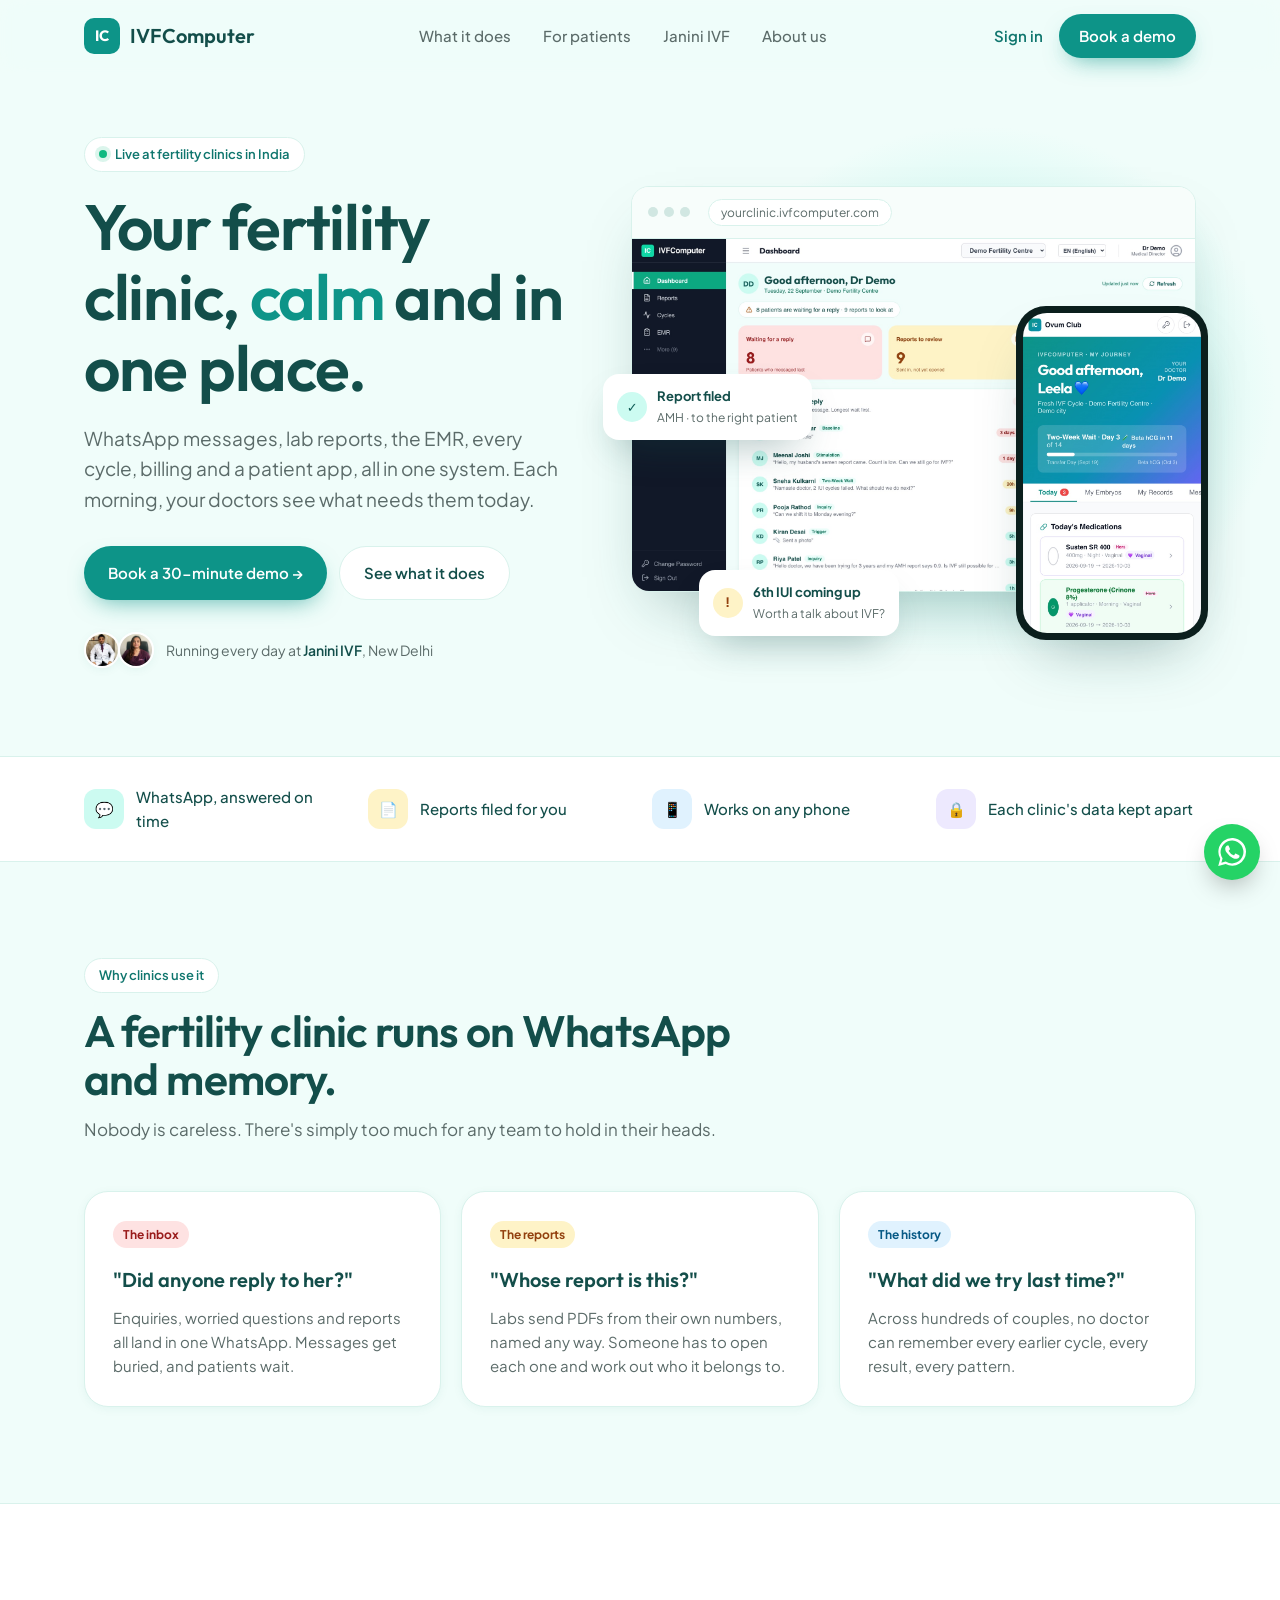
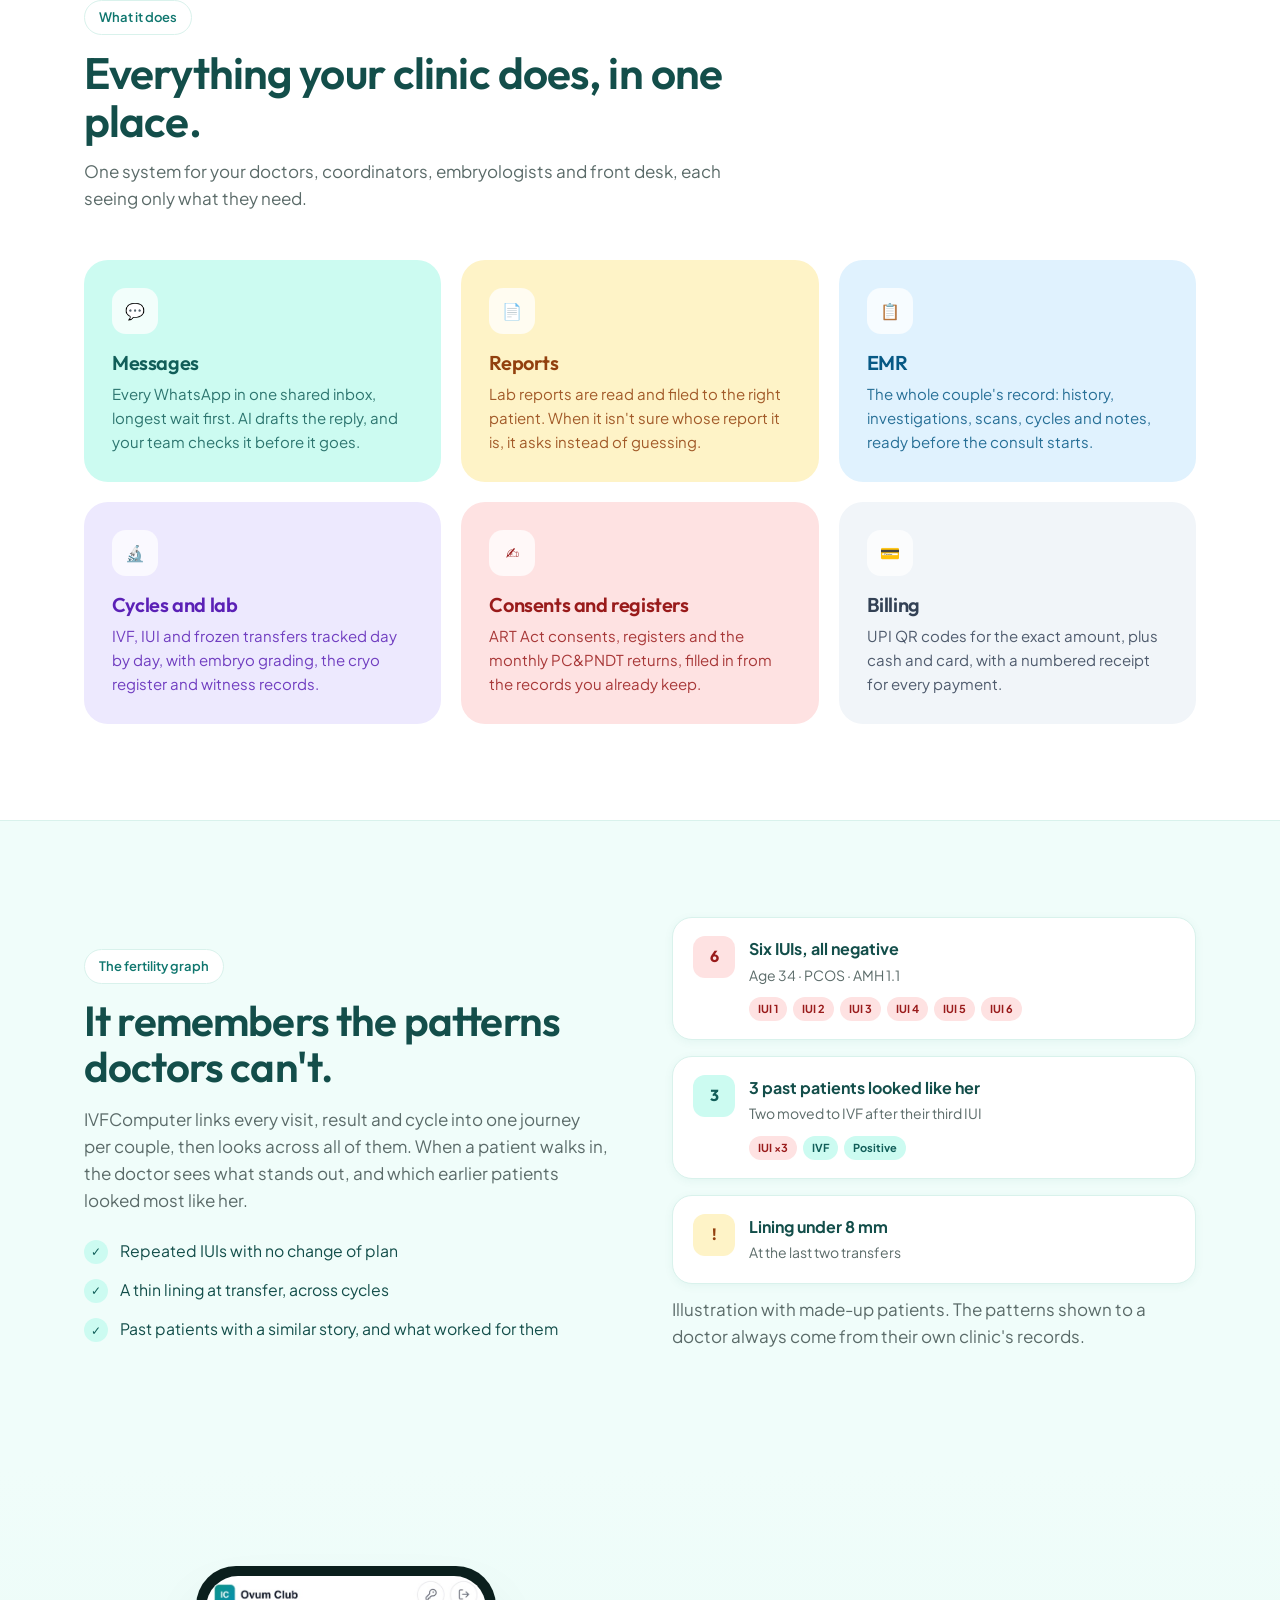
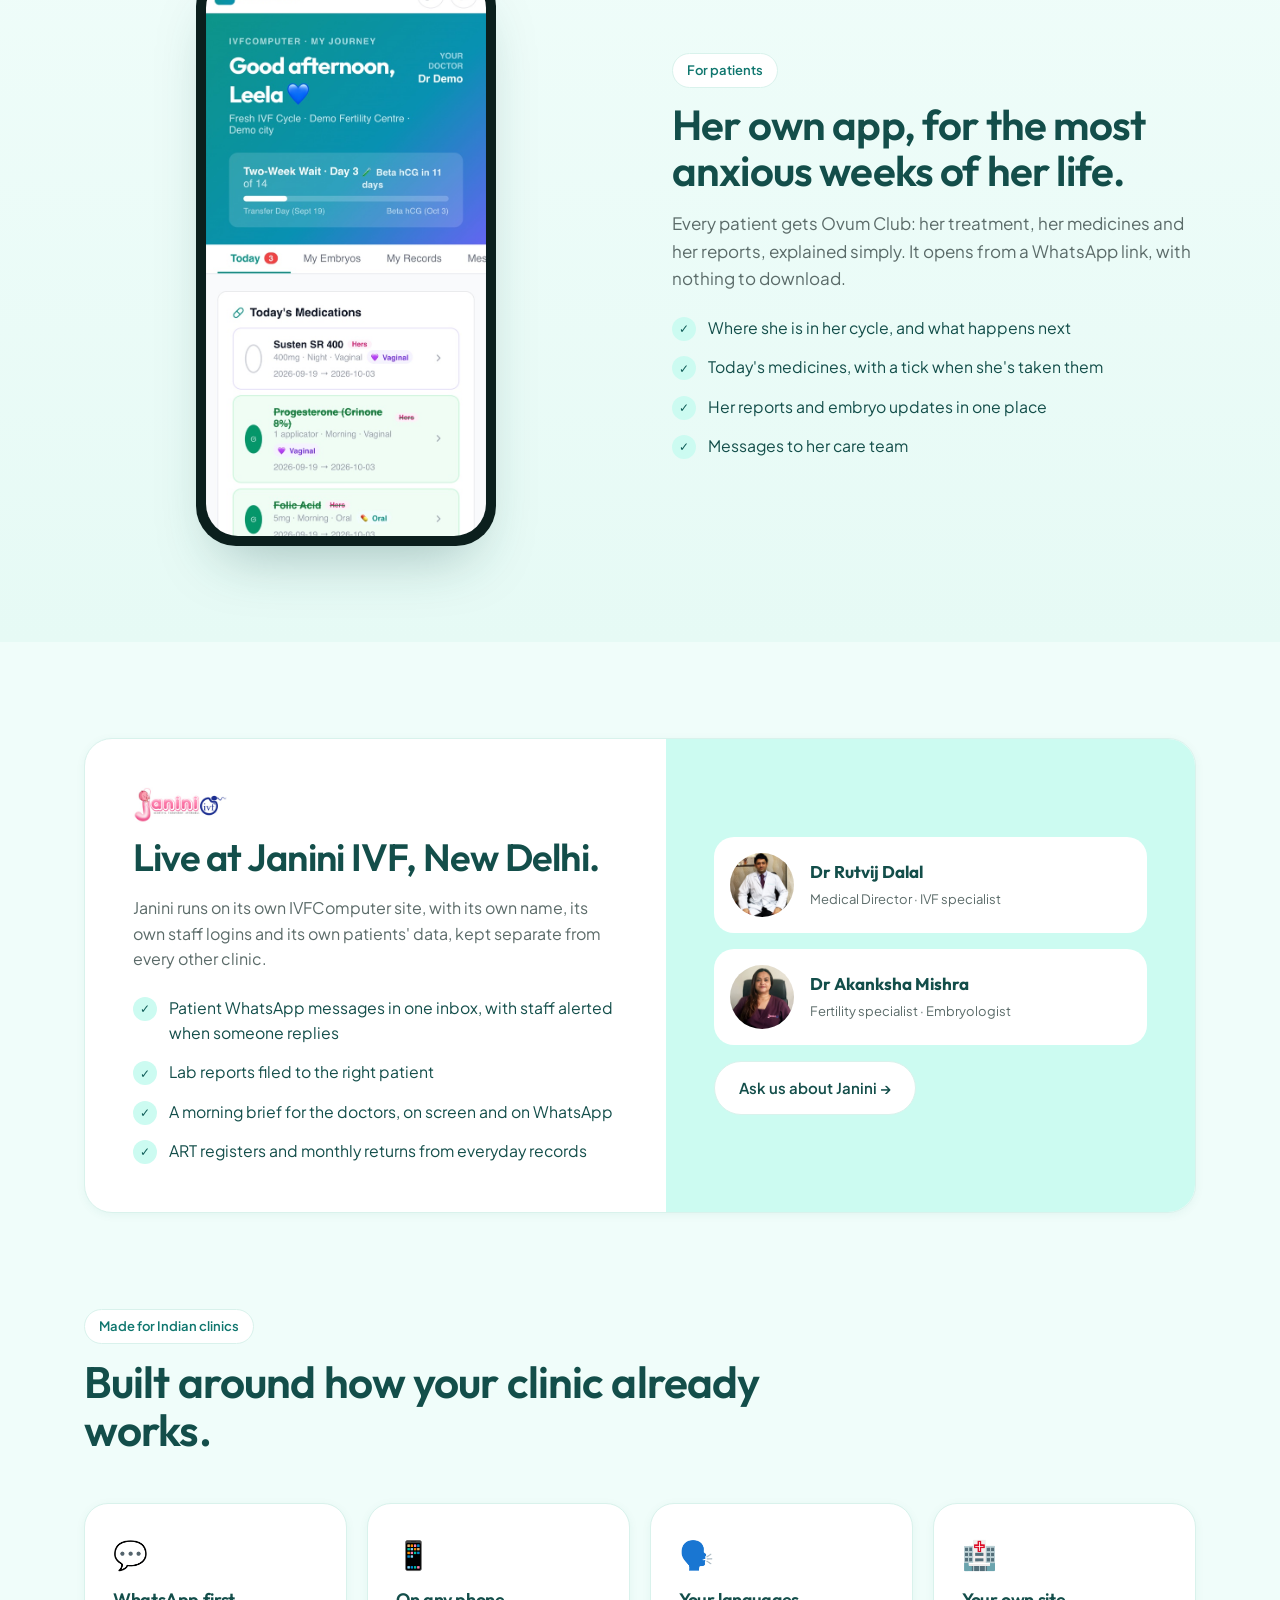
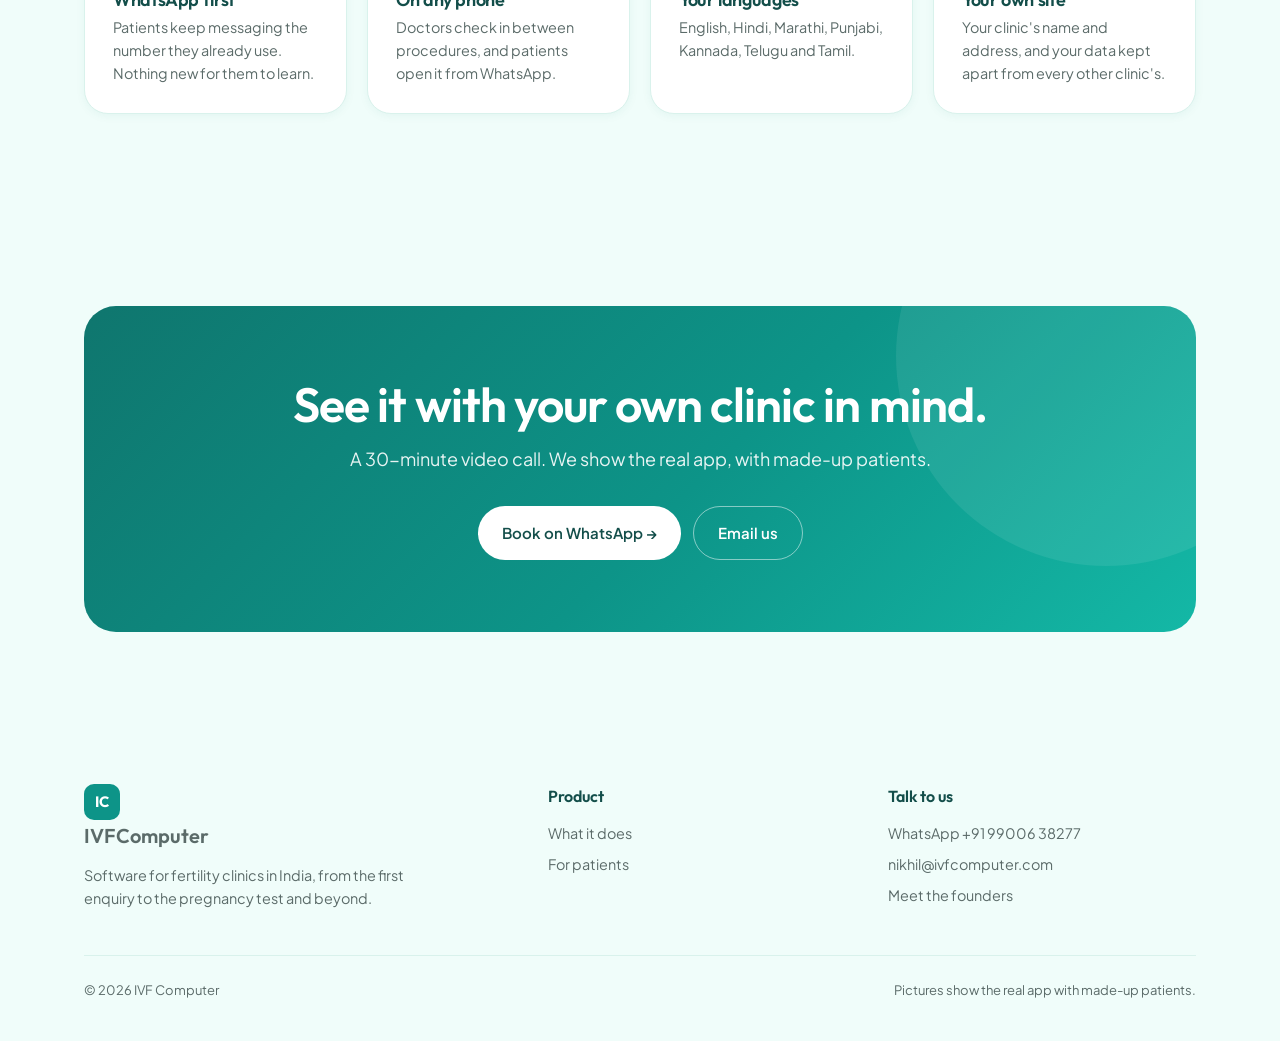
==== commit 3078594e: "Website: no pricing section for now Co-Authored-By: Claude Opus 5 <noreply@anthropic.com>" ====
--- a/index.html
+++ b/index.html
@@ -173,16 +173,6 @@
     .india-grid .card p { font-size: .9rem; color: var(--muted); }
     .india-grid .emoji { font-size: 1.75rem; }
 
-    /* Pricing */
-    .pricing { background: white; border-top: 1px solid var(--line); border-bottom: 1px solid var(--line); }
-    .price-steps { display: grid; grid-template-columns: repeat(3, 1fr); gap: 20px; }
-    .step { border-radius: 24px; padding: 32px 28px; position: relative; }
-    .step .when { font-size: .8125rem; font-weight: 700; text-transform: uppercase; letter-spacing: .06em; opacity: .8; }
-    .step .amt { font-family: var(--head); font-size: 2.75rem; font-weight: 600; line-height: 1.1; margin: 10px 0 6px; }
-    .step p { font-size: .9375rem; opacity: .85; }
-    .price-notes { display: flex; gap: 12px 28px; flex-wrap: wrap; justify-content: center; margin-top: 32px; font-size: .9375rem; color: var(--muted); }
-    .price-notes span::before { content: '✓ '; color: var(--teal); font-weight: 800; }
-
     /* CTA */
     .cta { text-align: center; }
     .cta-box { background: linear-gradient(135deg, #0f766e 0%, #0d9488 55%, #14b8a6 100%); color: white; border-radius: 32px; padding: 72px 32px; position: relative; overflow: hidden; }
@@ -220,7 +210,7 @@
       .hero { padding: 32px 0 56px; }
       .hero .lede { font-size: 1.0625rem; }
       .hero-ctas .btn { flex: 1 1 100%; }
-      .problem-grid, .feat-grid, .india-grid, .price-steps, .foot { grid-template-columns: 1fr; }
+      .problem-grid, .feat-grid, .india-grid, .foot { grid-template-columns: 1fr; }
       .strip-grid { grid-template-columns: 1fr; gap: 14px; }
       .float-a { left: -6px; top: 36%; }
       .float-b { display: none; }
@@ -229,7 +219,7 @@
       .janini-l, .janini-r { padding: 28px 20px; }
       .nav-right .signin { display: none; }
       .cta-box { padding: 56px 20px; border-radius: 24px; }
-      .card, .feat, .step { padding: 24px 20px; }
+      .card, .feat { padding: 24px 20px; }
     }
   </style>
 </head>
@@ -242,7 +232,6 @@
       <a href="#features">What it does</a>
       <a href="#patients">For patients</a>
       <a href="#janini">Janini IVF</a>
-      <a href="#pricing">Pricing</a>
       <a href="/about">About us</a>
     </nav>
     <div class="nav-right">
@@ -410,25 +399,6 @@
     </div>
   </section>
 
-  <!-- Pricing -->
-  <section class="pricing" id="pricing">
-    <div class="wrap">
-      <div class="section-head center reveal">
-        <span class="eyebrow">Pricing</span>
-        <h2>Start free. Pay as you grow.</h2>
-        <p>No setup fee and no per-user charges. Every feature is included.</p>
-      </div>
-      <div class="price-steps">
-        <div class="step reveal" style="background:var(--mint);color:var(--mint-ink)"><div class="when">Month 1</div><div class="amt">Free</div><p>Set up, bring your team in, and see it working with your own patients.</p></div>
-        <div class="step reveal" style="background:var(--sky);color:var(--sky-ink)"><div class="when">Months 2 to 4</div><div class="amt">₹10,000<span style="font-size:1rem;font-weight:500"> /month</span></div><p>A fixed fee while it becomes part of your clinic's day.</p></div>
-        <div class="step reveal" style="background:var(--lilac);color:var(--lilac-ink)"><div class="when">After that</div><div class="amt">2%</div><p>Of what patients pay you each month. A quiet month means a smaller bill.</p></div>
-      </div>
-      <div class="price-notes">
-        <span>Every feature included</span><span>Unlimited staff logins</span><span>No long contract</span><span>GST extra</span>
-      </div>
-    </div>
-  </section>
-
   <!-- CTA -->
   <section class="cta">
     <div class="wrap">
@@ -455,8 +425,7 @@
         <h4>Product</h4>
         <a href="#features">What it does</a>
         <a href="#patients">For patients</a>
-        <a href="#pricing">Pricing</a>
-      </div>
+        </div>
       <div>
         <h4>Talk to us</h4>
         <a href="https://wa.me/919900638277">WhatsApp +91 99006 38277</a>
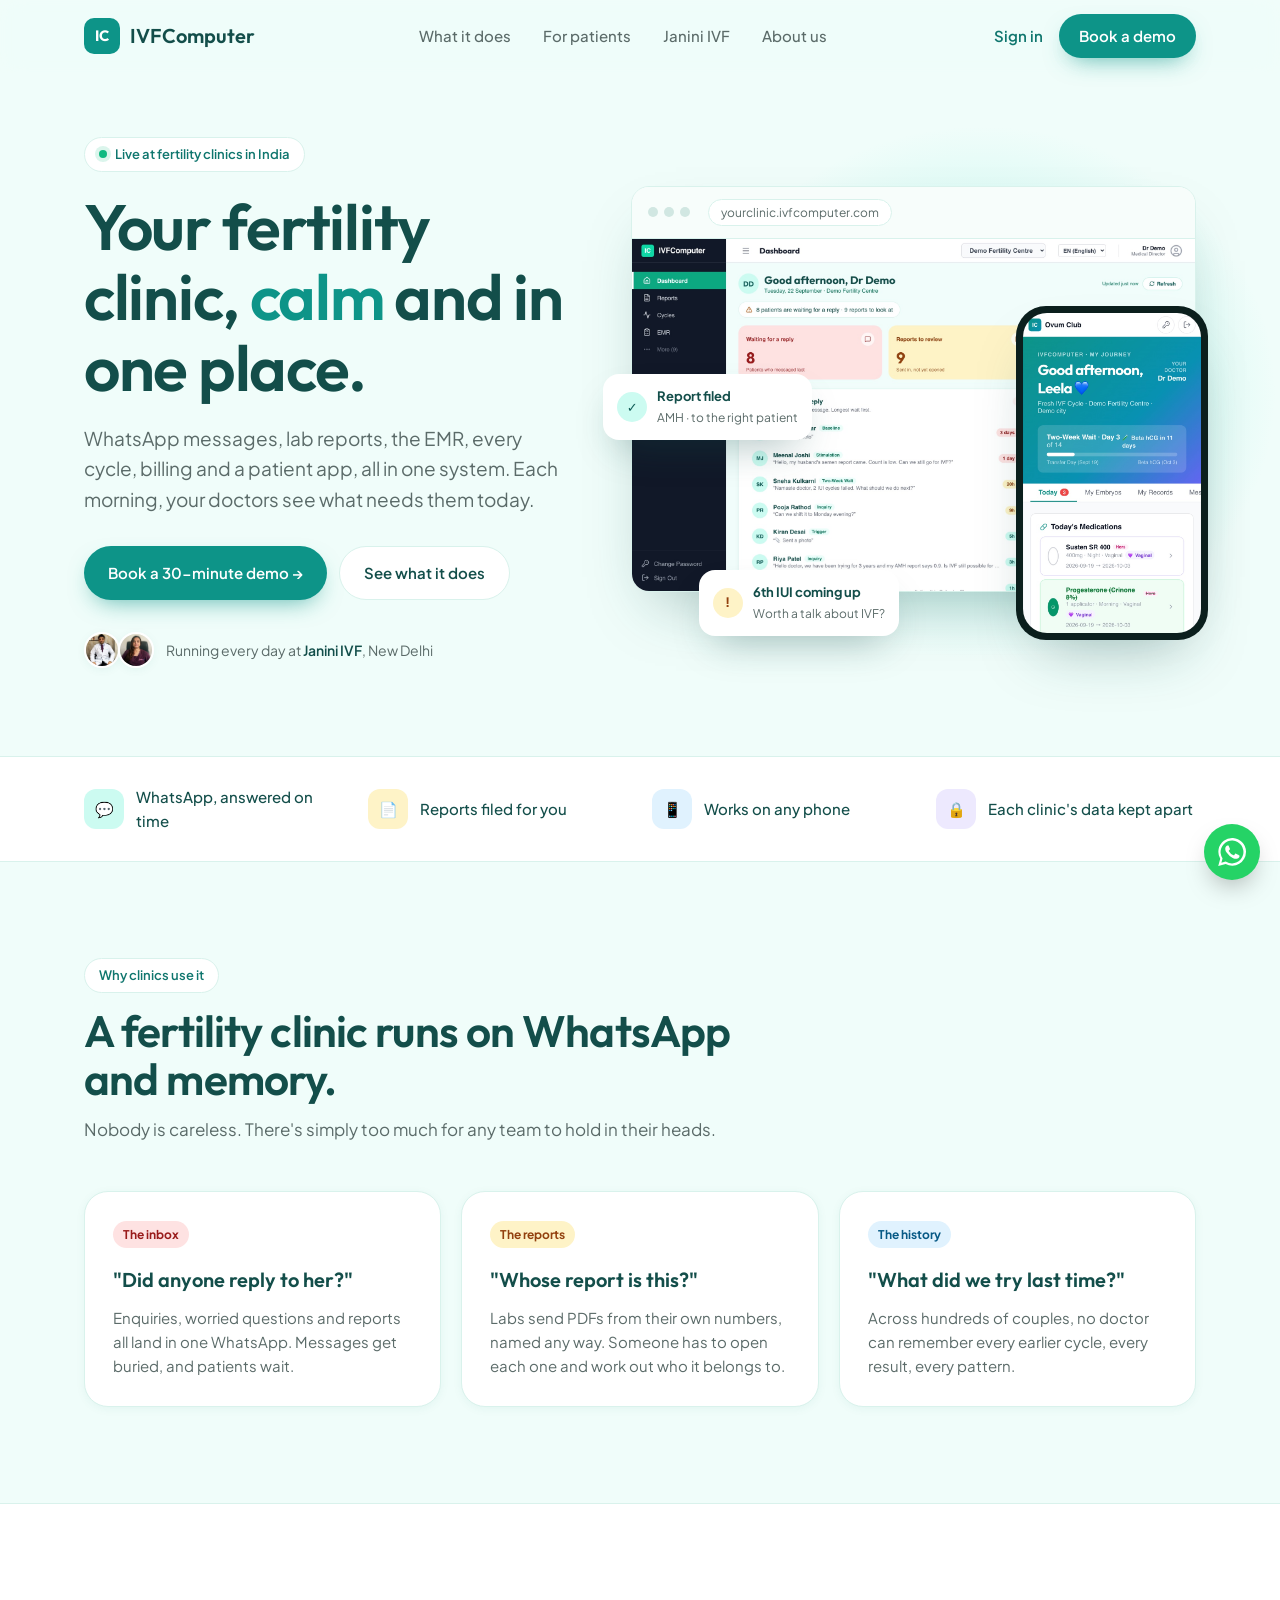
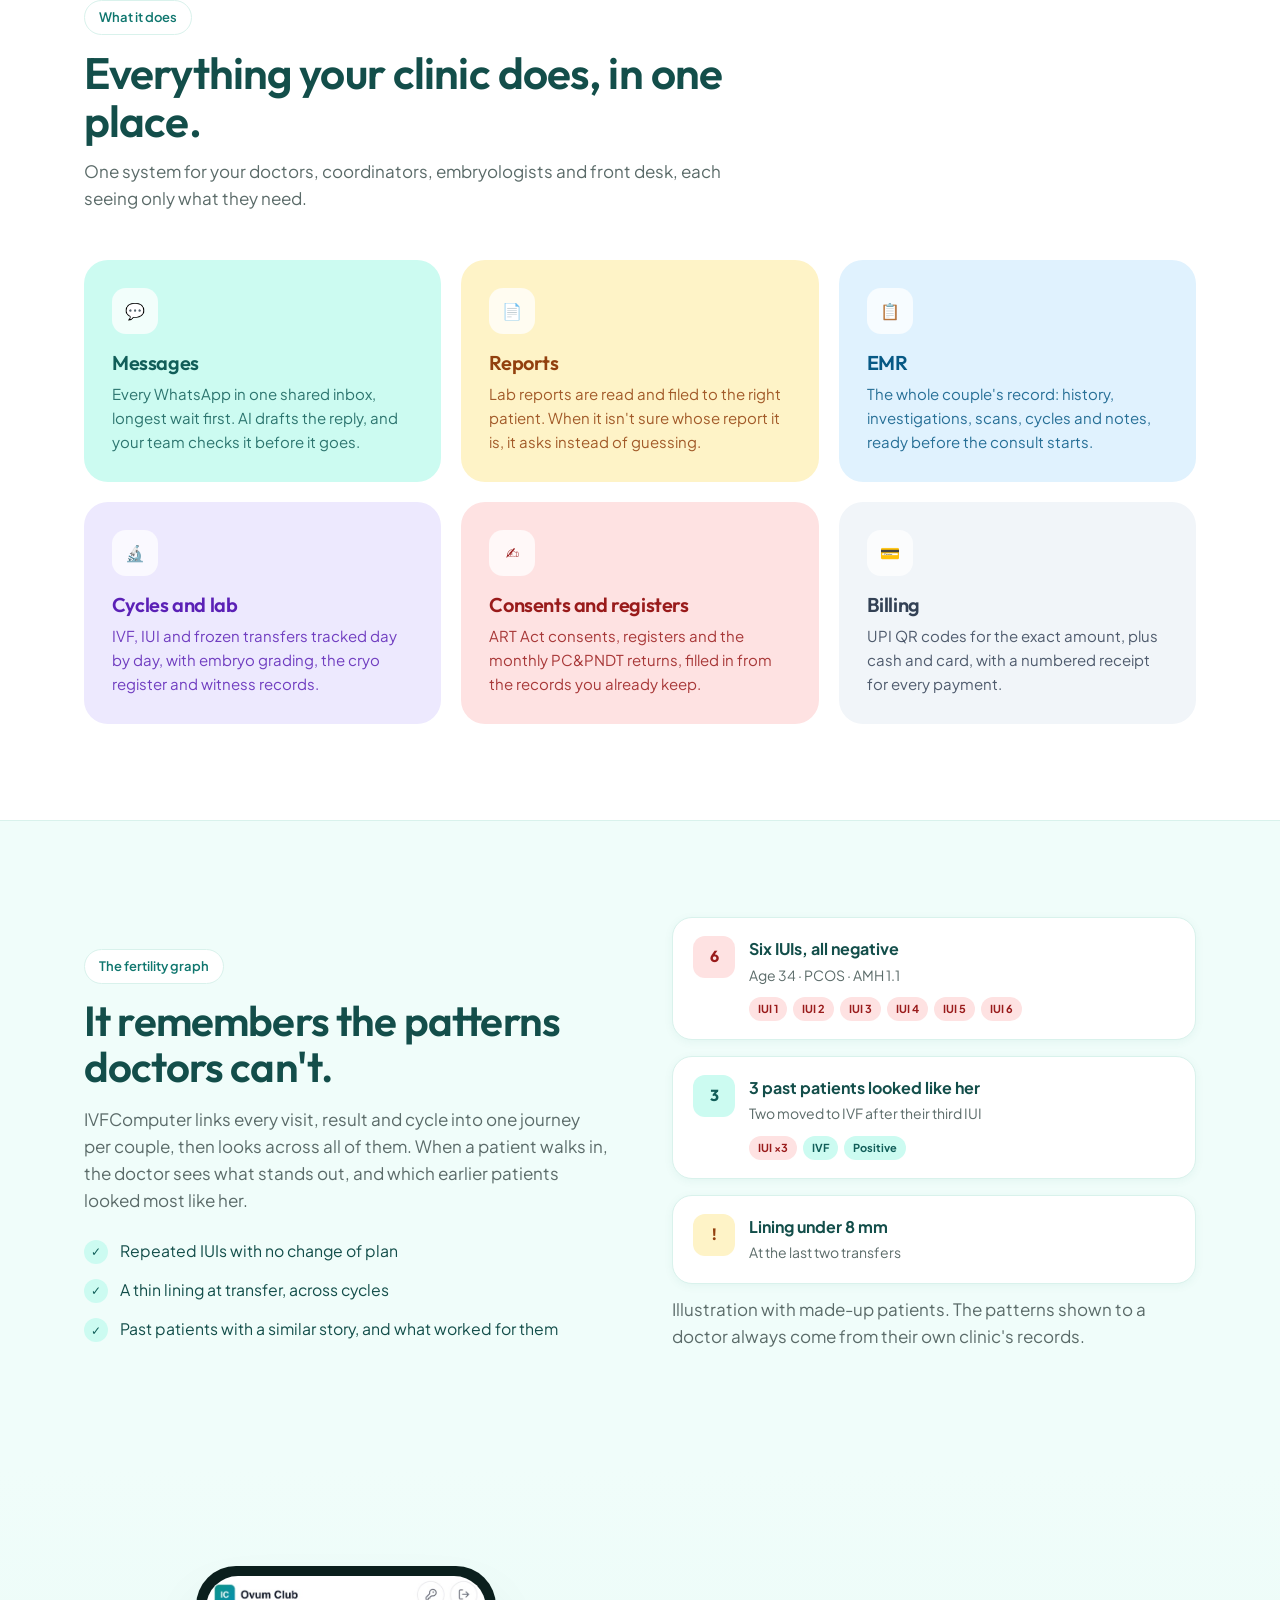
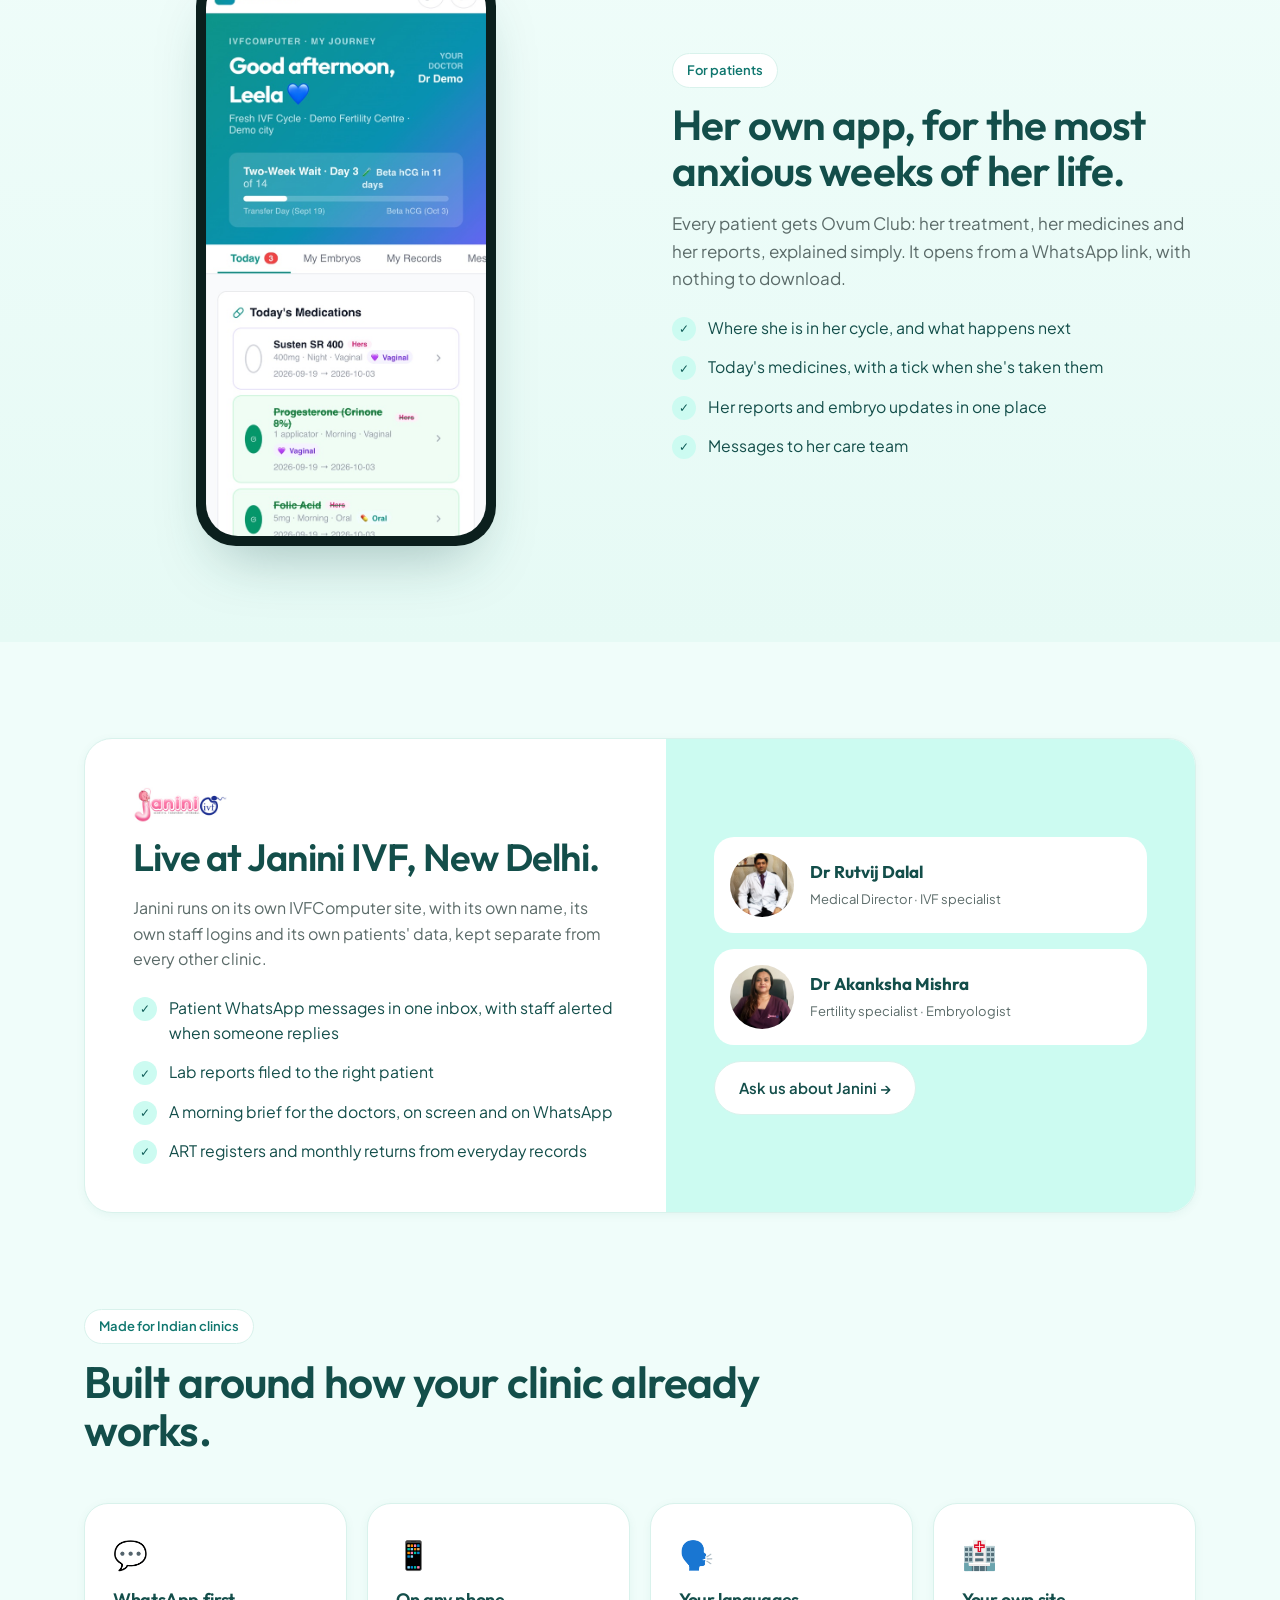
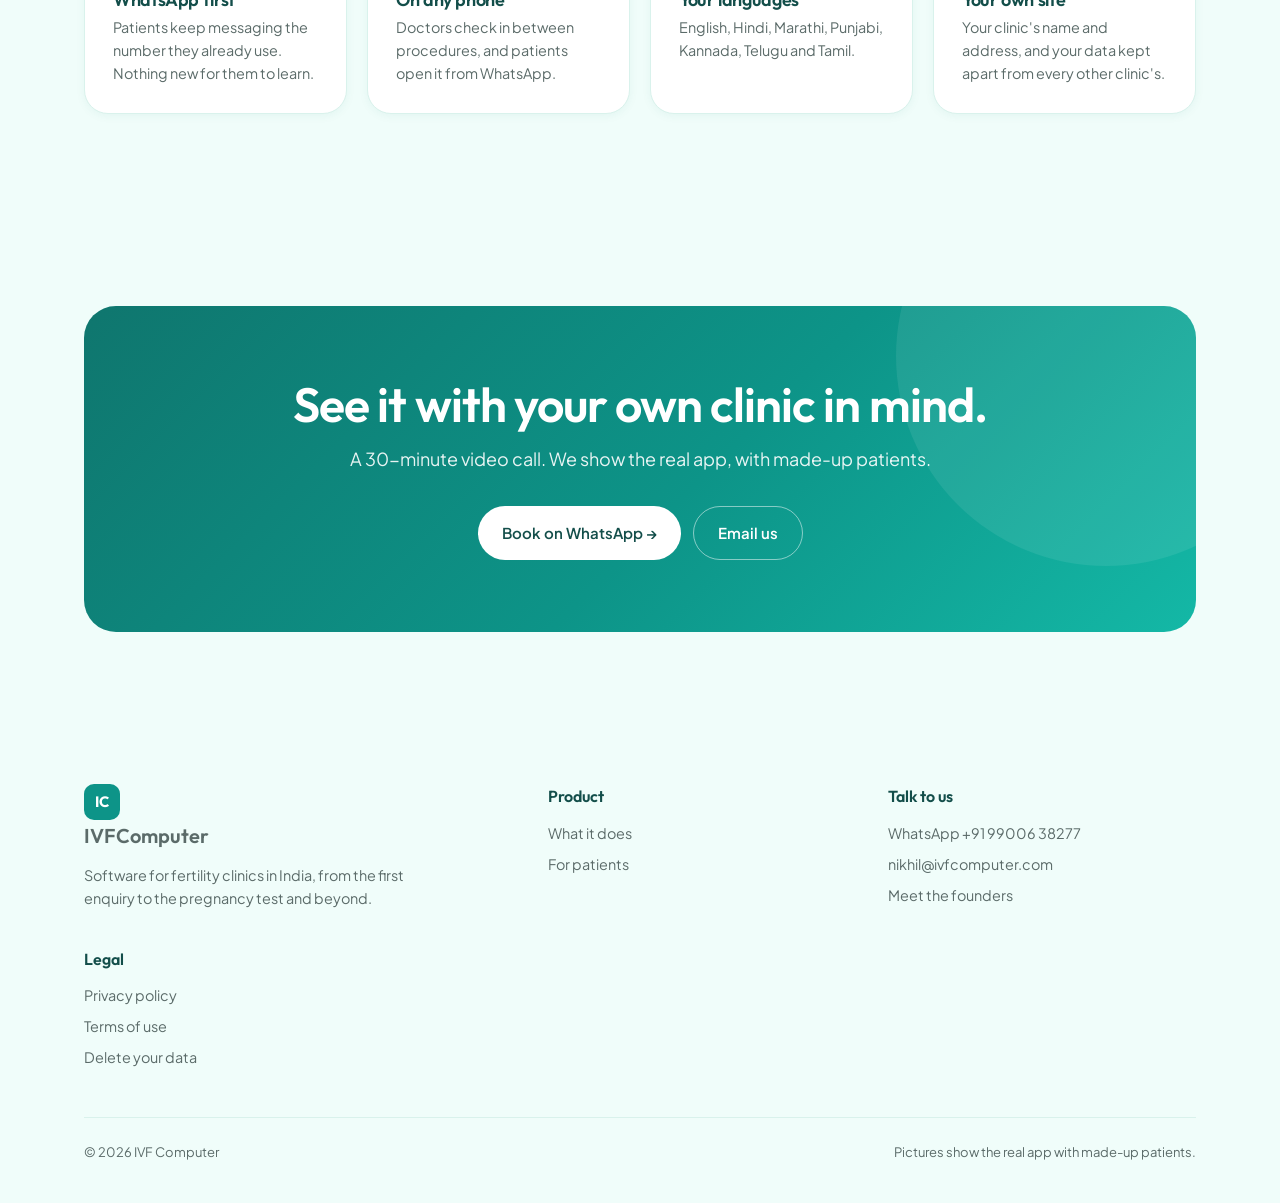
==== commit 13ab5686: "Link the legal pages from the home page and About footers They were only reachable from each other, " ====
--- a/index.html
+++ b/index.html
@@ -235,7 +235,7 @@
       <a href="/about">About us</a>
     </nav>
     <div class="nav-right">
-      <a class="signin" href="https://janini.ivfcomputer.com">Sign in</a>
+      <a class="signin" href="/login">Sign in</a>
       <a class="btn btn-primary" href="https://wa.me/919900638277?text=I'd%20like%20to%20see%20IVFComputer">Book a demo</a>
     </div>
   </div>
@@ -431,6 +431,12 @@
         <a href="https://wa.me/919900638277">WhatsApp +91 99006 38277</a>
         <a href="mailto:nikhil@ivfcomputer.com">nikhil@ivfcomputer.com</a>
         <a href="/about">Meet the founders</a>
+      </div>
+      <div>
+        <h4>Legal</h4>
+        <a href="/privacy">Privacy policy</a>
+        <a href="/terms">Terms of use</a>
+        <a href="/data-deletion">Delete your data</a>
       </div>
     </div>
     <div class="foot-bottom">
